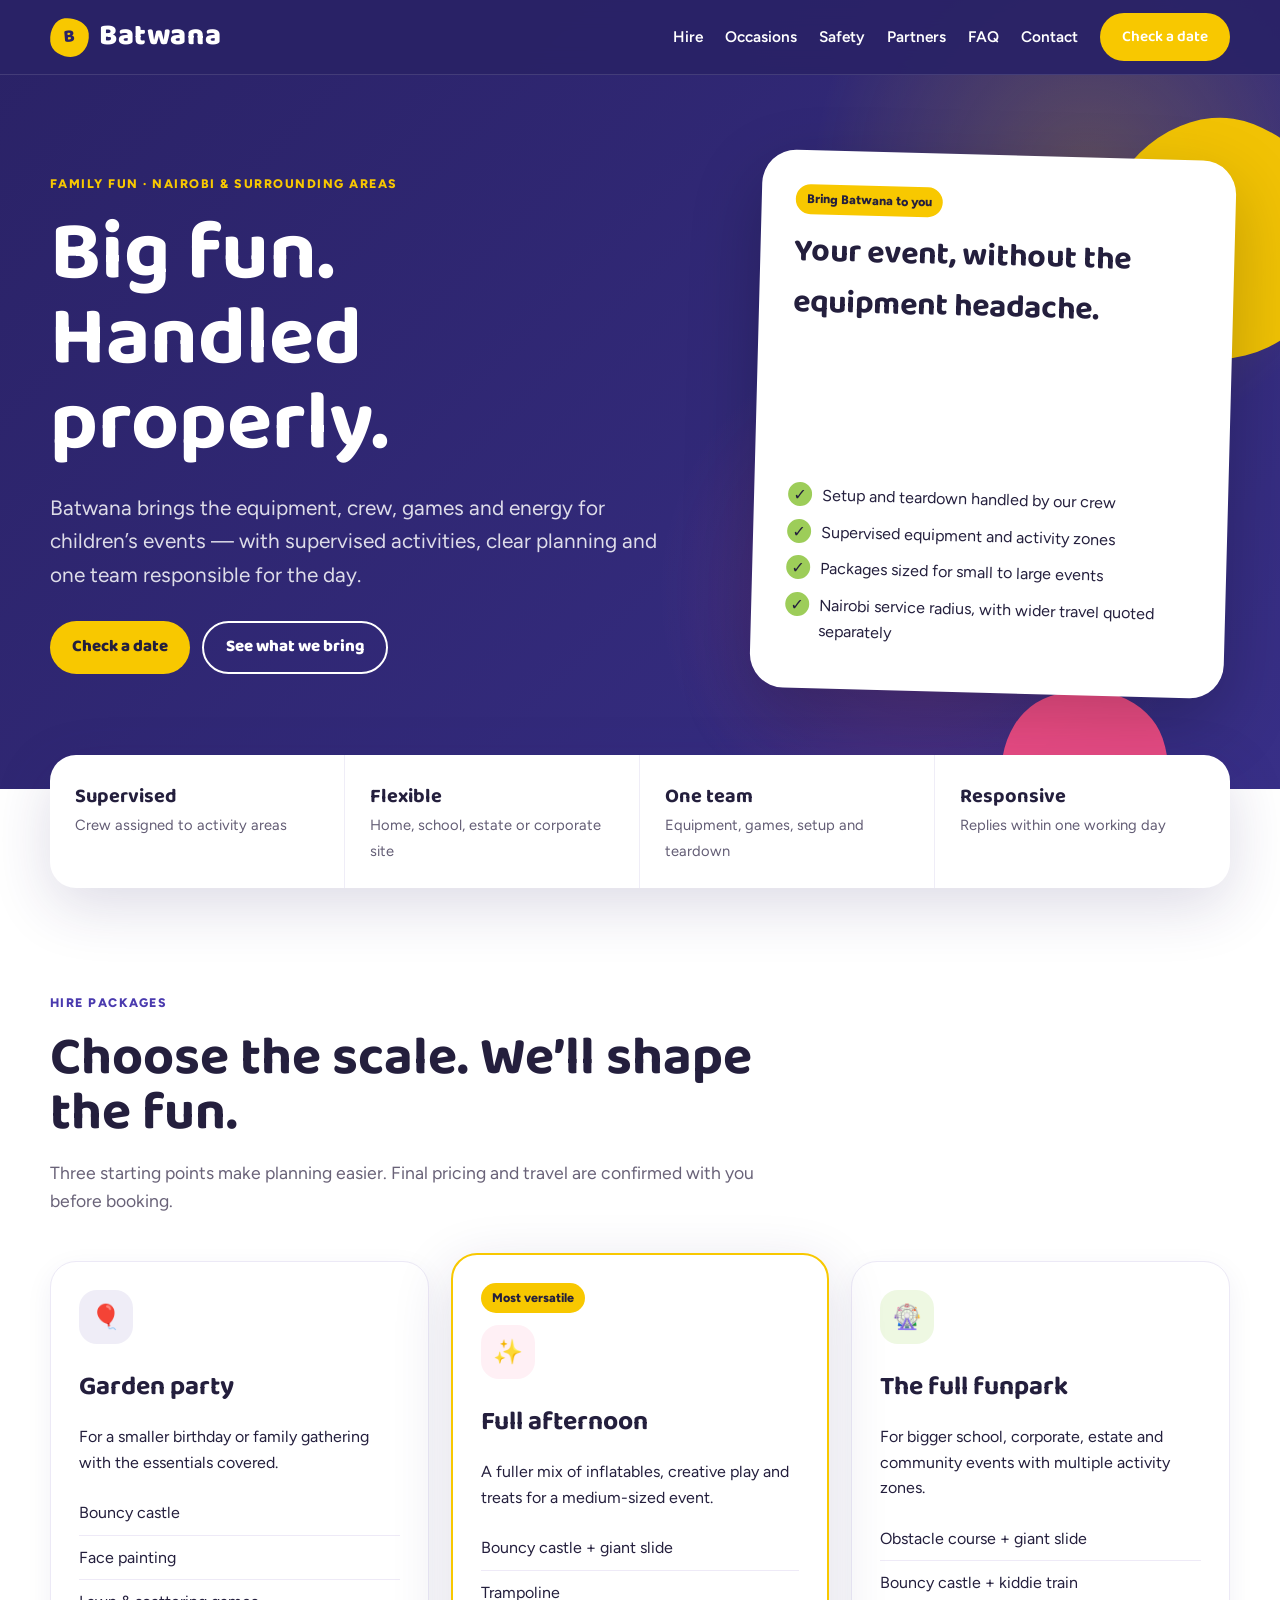
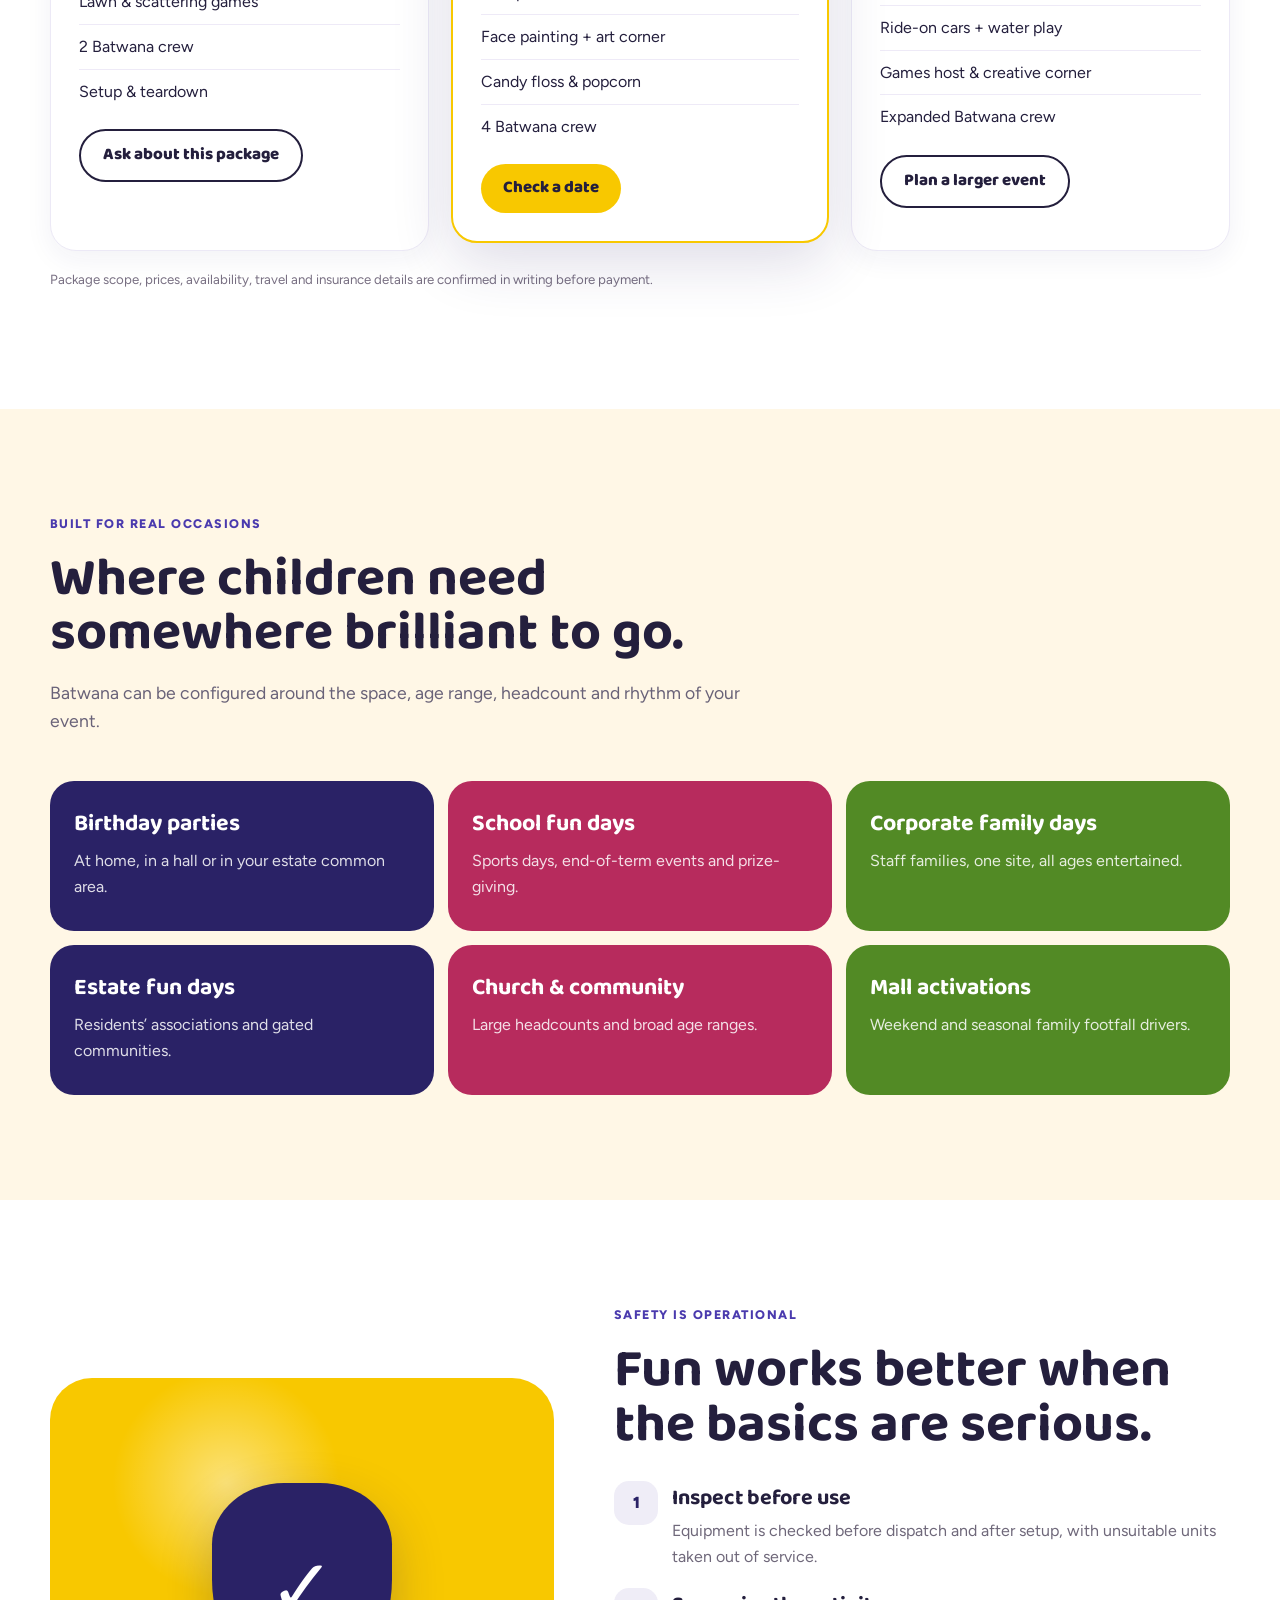
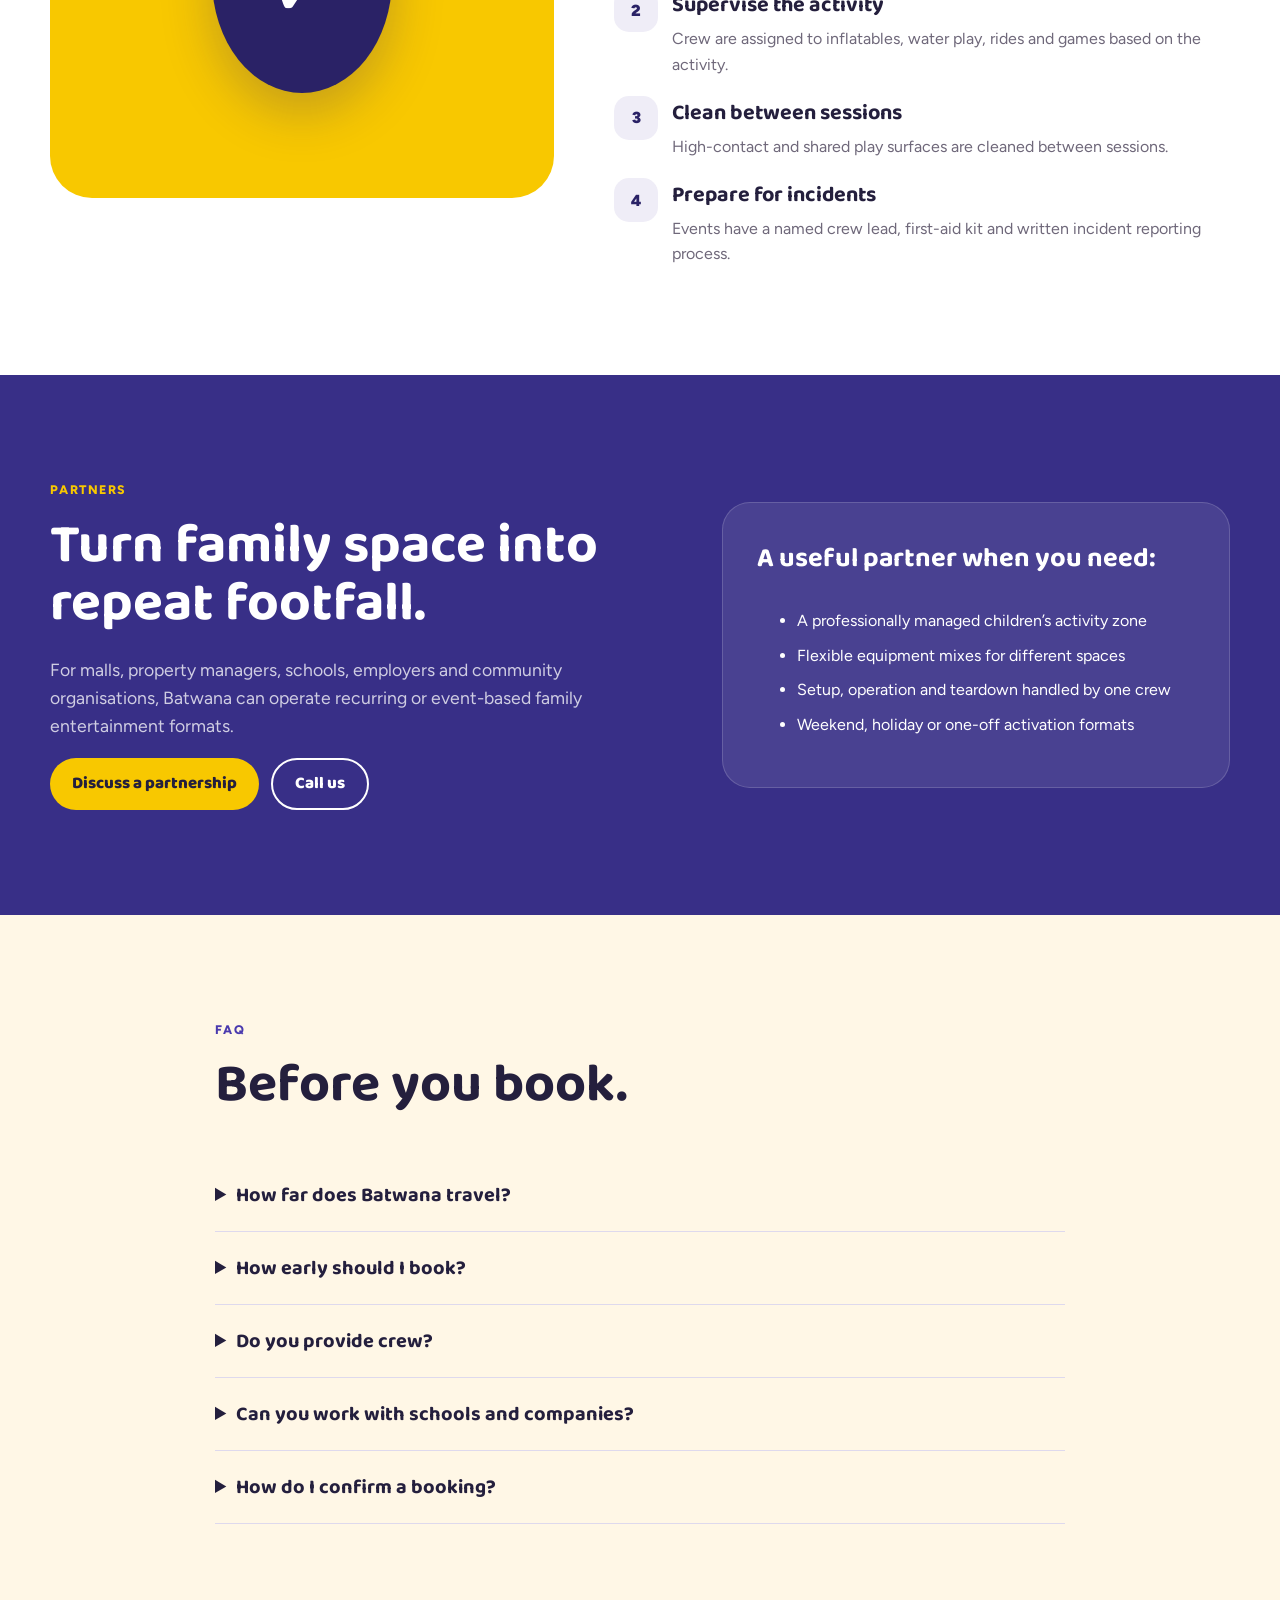
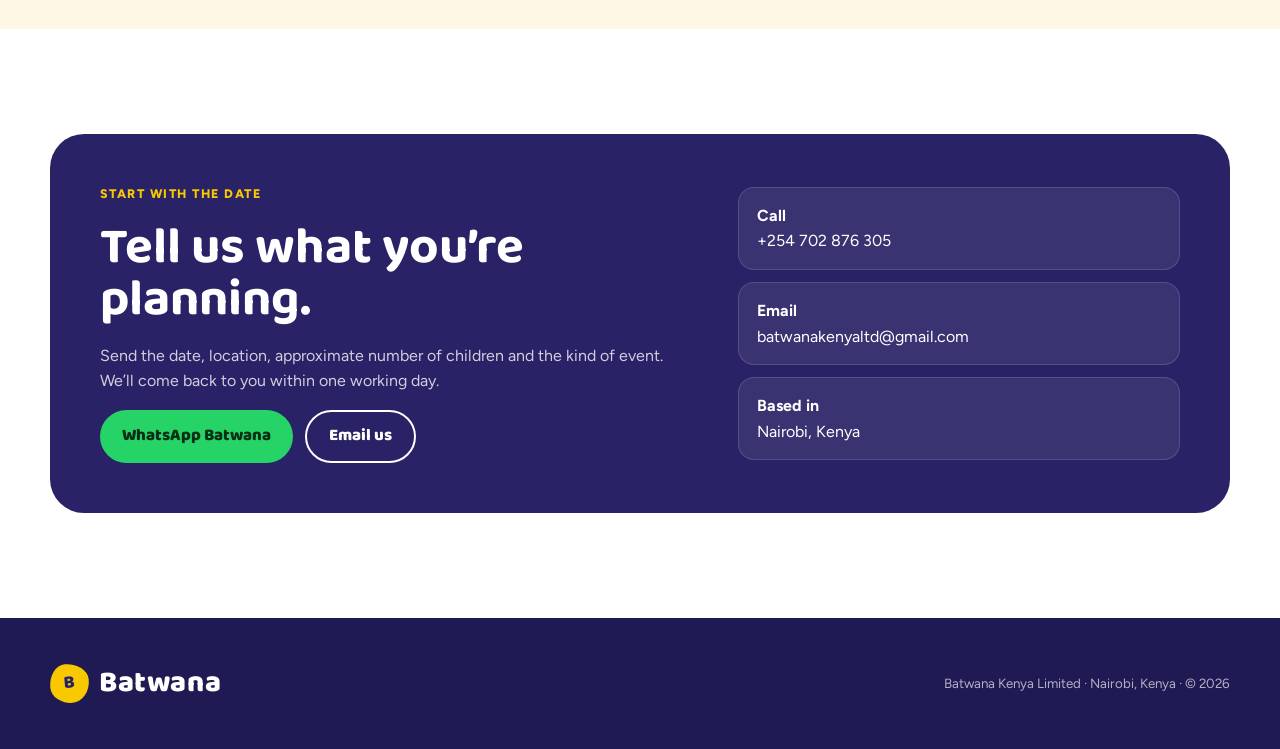
==== index.html @ aab519ea "Publish Batwana website homepage" ====
<!doctype html>
<html lang="en-KE">
<head>
<meta charset="utf-8">
<meta name="viewport" content="width=device-width,initial-scale=1,viewport-fit=cover">
<title>Batwana — Kenya's family fun, booked in a minute.</title>
<meta name="description" content="Batwana brings supervised family fun to birthdays, schools, corporate family days, estates and community events across Nairobi.">
<meta name="theme-color" content="#2A2266">
<link rel="preconnect" href="https://fonts.googleapis.com">
<link rel="preconnect" href="https://fonts.gstatic.com" crossorigin>
<link href="https://fonts.googleapis.com/css2?family=Baloo+2:wght@600;700;800&family=Figtree:wght@400;500;600;700&display=swap" rel="stylesheet">
<style>
:root{--indigo:#2A2266;--indigo2:#382F87;--violet:#4A3AAE;--yellow:#F8C800;--pink:#F85088;--green:#9DCD59;--red:#EE432E;--amber:#FEB91B;--ink:#241F3D;--cream:#FFF7E6;--mist:#EFEDF7;--paper:#fff;--max:1180px;--shadow:0 18px 60px rgba(42,34,102,.16)}
*{box-sizing:border-box}html{scroll-behavior:smooth}body{margin:0;color:var(--ink);background:#fff;font-family:Figtree,system-ui,sans-serif;line-height:1.6;-webkit-font-smoothing:antialiased}a{color:inherit}img{max-width:100%}.wrap{width:min(var(--max),calc(100% - 40px));margin:auto}.skip{position:fixed;left:14px;top:-70px;z-index:1000;background:var(--yellow);padding:10px 16px;border-radius:999px;font-weight:700}.skip:focus{top:14px}.top{position:fixed;inset:0 0 auto;z-index:50;background:rgba(42,34,102,.94);backdrop-filter:blur(12px);border-bottom:1px solid rgba(255,255,255,.12)}.nav{height:74px;display:flex;align-items:center;gap:28px}.brand{display:flex;align-items:center;text-decoration:none;color:#fff;font-family:"Baloo 2",sans-serif;font-size:1.85rem;font-weight:800;letter-spacing:.02em}.brand-mark{width:39px;height:39px;margin-right:10px;border-radius:42% 58% 46% 54%/56% 44% 56% 44%;display:grid;place-items:center;background:var(--yellow);color:var(--indigo);font-size:1.12rem;transform:rotate(-5deg)}.links{margin-left:auto;display:flex;gap:22px;align-items:center}.links a{color:#fff;text-decoration:none;font-weight:600;font-size:.96rem}.links a:hover{text-decoration:underline;text-decoration-color:var(--yellow);text-decoration-thickness:3px;text-underline-offset:6px}.button{display:inline-flex;justify-content:center;align-items:center;gap:8px;min-height:48px;padding:11px 22px;border-radius:999px;border:0;background:var(--yellow);color:var(--ink);font-family:"Baloo 2";font-size:1.05rem;font-weight:800;text-decoration:none;cursor:pointer;transition:.2s ease}.button:hover{transform:translateY(-1px);background:#e5b900}.button.alt{background:transparent;border:2px solid currentColor}.button.wa{background:#25D366;color:#0b2e17}.menu{display:none;margin-left:auto;border:1px solid rgba(255,255,255,.3);background:transparent;color:#fff;border-radius:12px;padding:8px 12px;font-weight:700}.hero{min-height:720px;padding:155px 0 96px;color:#fff;background:radial-gradient(circle at 85% 22%,rgba(248,200,0,.22),transparent 22%),radial-gradient(circle at 72% 75%,rgba(248,80,136,.2),transparent 24%),linear-gradient(135deg,var(--indigo),var(--indigo2));position:relative;overflow:hidden}.hero:before,.hero:after{content:"";position:absolute;border-radius:45% 55% 50% 50%/55% 45% 55% 45%;opacity:.96}.hero:before{width:240px;height:240px;right:-60px;top:120px;background:var(--yellow);transform:rotate(22deg)}.hero:after{width:170px;height:170px;right:110px;bottom:-70px;background:var(--pink);transform:rotate(-19deg)}.hero-grid{display:grid;grid-template-columns:1.15fr .85fr;gap:64px;align-items:center}.eyebrow{text-transform:uppercase;letter-spacing:.12em;font-size:.78rem;font-weight:800;color:var(--yellow);margin-bottom:18px}.hero h1,.section h2{font-family:"Baloo 2",sans-serif;line-height:1.02;margin:0}.hero h1{font-size:clamp(3rem,6.5vw,5.8rem);max-width:780px}.hero p{font-size:clamp(1.08rem,2vw,1.3rem);max-width:650px;color:rgba(255,255,255,.84);margin:24px 0 30px}.actions{display:flex;flex-wrap:wrap;gap:12px}.hero-card{position:relative;z-index:2;background:#fff;color:var(--ink);border-radius:34px;padding:34px;box-shadow:0 26px 70px rgba(0,0,0,.22);transform:rotate(1.5deg)}.hero-card h3{font-family:"Baloo 2";font-size:2rem;margin:0 0 10px}.ticks{padding:0;margin:22px 0 0;list-style:none}.ticks li{display:flex;gap:10px;margin:11px 0}.ticks li:before{content:"✓";width:24px;height:24px;flex:0 0 24px;border-radius:50%;display:grid;place-items:center;background:var(--green);font-weight:900}.proof{margin-top:-34px;position:relative;z-index:5}.proof-grid{display:grid;grid-template-columns:repeat(4,1fr);background:#fff;border-radius:26px;box-shadow:var(--shadow);overflow:hidden}.proof-item{padding:25px;border-right:1px solid var(--mist)}.proof-item:last-child{border:0}.proof strong{display:block;font-family:"Baloo 2";font-size:1.25rem}.proof span{color:#635d75;font-size:.92rem}.section{padding:105px 0}.section.alt{background:var(--cream)}.section.dark{background:var(--indigo2);color:#fff}.head{max-width:720px;margin-bottom:46px}.head h2{font-size:clamp(2.25rem,4.2vw,4rem)}.head p{font-size:1.1rem;color:#696278}.dark .head p{color:rgba(255,255,255,.75)}.cards{display:grid;grid-template-columns:repeat(3,1fr);gap:22px}.card{background:#fff;border:1px solid #ece9f6;border-radius:26px;padding:28px;box-shadow:0 8px 28px rgba(42,34,102,.06)}.card.accent{border:2px solid var(--yellow);transform:translateY(-8px);box-shadow:var(--shadow)}.card h3{font-family:"Baloo 2";font-size:1.65rem;margin:0 0 8px}.icon{width:54px;height:54px;border-radius:18px;display:grid;place-items:center;margin-bottom:22px;font-size:1.5rem;background:var(--mist)}.card:nth-child(2) .icon{background:#fff0f5}.card:nth-child(3) .icon{background:#eef8e2}.small{font-size:.88rem;color:#70697d}.price{font-family:"Baloo 2";font-size:2.25rem;font-weight:800;color:var(--indigo);margin:20px 0 3px}.tag{display:inline-block;border-radius:999px;background:var(--yellow);padding:5px 11px;font-size:.78rem;font-weight:800;margin-bottom:12px}.list{padding-left:0;list-style:none}.list li{padding:9px 0;border-bottom:1px solid #eeeaf7}.list li:last-child{border:0}.occasions{display:grid;grid-template-columns:repeat(3,1fr);gap:14px}.occasion{min-height:150px;border-radius:24px;padding:24px;position:relative;overflow:hidden;color:#fff;background:var(--indigo)}.occasion:nth-child(3n+2){background:#b72b5d}.occasion:nth-child(3n+3){background:#528a25}.occasion h3{font-family:"Baloo 2";font-size:1.45rem;margin:0 0 6px}.occasion p{margin:0;color:rgba(255,255,255,.85)}.safety-grid{display:grid;grid-template-columns:.9fr 1.1fr;gap:60px;align-items:center}.shield{min-height:420px;border-radius:42px;background:radial-gradient(circle at 35% 25%,#fff7,transparent 25%),var(--yellow);display:grid;place-items:center;position:relative;overflow:hidden}.shield:before{content:"✓";width:180px;height:210px;border-radius:48% 48% 60% 60%/35% 35% 65% 65%;background:var(--indigo);color:#fff;display:grid;place-items:center;font-size:5rem;font-weight:900;box-shadow:0 20px 50px rgba(42,34,102,.25)}.safety-points{display:grid;gap:16px}.safety-point{display:grid;grid-template-columns:44px 1fr;gap:14px;align-items:start}.num{width:44px;height:44px;border-radius:15px;background:var(--mist);display:grid;place-items:center;font-weight:900;color:var(--indigo)}.safety-point h3{font-family:"Baloo 2";font-size:1.35rem;margin:0}.safety-point p{margin:3px 0;color:#6f687a}.partner{display:grid;grid-template-columns:1.1fr .9fr;gap:50px;align-items:center}.panel{background:rgba(255,255,255,.09);border:1px solid rgba(255,255,255,.16);padding:34px;border-radius:28px}.panel h3{font-family:"Baloo 2";font-size:1.7rem;margin-top:0}.panel li{margin:9px 0}.faq{max-width:850px}.faq details{border-bottom:1px solid #ded9ed;padding:20px 0}.faq summary{cursor:pointer;font-family:"Baloo 2";font-size:1.25rem;font-weight:700}.faq p{color:#6d6678}.contact-box{display:grid;grid-template-columns:1.15fr .85fr;gap:40px;background:var(--indigo);color:#fff;border-radius:34px;padding:50px}.contact-box h2{font-size:clamp(2.3rem,4vw,3.8rem)}.contact-box p{color:rgba(255,255,255,.78)}.contact-meta{display:grid;gap:12px;align-content:center}.contact-meta a{text-decoration:none;background:rgba(255,255,255,.08);border:1px solid rgba(255,255,255,.14);padding:15px 18px;border-radius:16px}.footer{background:#201a54;color:#fff;padding:42px 0}.footer-row{display:flex;gap:24px;align-items:center;justify-content:space-between}.footer small{color:rgba(255,255,255,.65)}.note{margin-top:18px;font-size:.83rem;color:#786f82}.dark .note{color:rgba(255,255,255,.65)}
@media(max-width:900px){.links{display:none}.menu{display:block}.links.open{display:flex;position:absolute;top:74px;left:0;right:0;background:var(--indigo);padding:24px;flex-direction:column;align-items:flex-start}.hero-grid,.safety-grid,.partner,.contact-box{grid-template-columns:1fr}.hero{min-height:auto}.hero-card{max-width:620px}.proof-grid{grid-template-columns:1fr 1fr}.proof-item:nth-child(2){border-right:0}.cards,.occasions{grid-template-columns:1fr 1fr}.card.accent{transform:none}}
@media(max-width:620px){.wrap{width:min(100% - 28px,var(--max))}.hero{padding-top:125px}.hero h1{font-size:3.15rem}.hero-card{padding:25px}.proof{margin-top:-22px}.proof-grid,.cards,.occasions{grid-template-columns:1fr}.proof-item{border-right:0;border-bottom:1px solid var(--mist)}.section{padding:78px 0}.contact-box{padding:30px}.footer-row{align-items:flex-start;flex-direction:column}}
</style>
</head>
<body>
<a class="skip" href="#main">Skip to content</a>
<header class="top"><div class="wrap nav"><a class="brand" href="#top"><span class="brand-mark">B</span>Batwana</a><nav class="links" id="nav"><a href="#hire">Hire</a><a href="#occasions">Occasions</a><a href="#safety">Safety</a><a href="#partners">Partners</a><a href="#faq">FAQ</a><a href="#contact">Contact</a><a class="button" href="https://wa.me/254702876305?text=Hi%20Batwana%2C%20I%27d%20like%20to%20check%20a%20date." target="_blank" rel="noopener">Check a date</a></nav><button class="menu" id="menu" aria-expanded="false" aria-controls="nav">Menu</button></div></header>
<main id="main">
<section class="hero" id="top"><div class="wrap hero-grid"><div><div class="eyebrow">Family fun · Nairobi & surrounding areas</div><h1>Big fun.<br>Handled properly.</h1><p>Batwana brings the equipment, crew, games and energy for children’s events — with supervised activities, clear planning and one team responsible for the day.</p><div class="actions"><a class="button" href="https://wa.me/254702876305?text=Hi%20Batwana%2C%20I%27d%20like%20to%20check%20availability." target="_blank" rel="noopener">Check a date</a><a class="button alt" href="#hire" style="color:#fff">See what we bring</a></div></div><aside class="hero-card"><span class="tag">Bring Batwana to you</span><h3>Your event, without the equipment headache.</h3><p>For birthdays, school fun days, corporate family days, estates and community events.</p><ul class="ticks"><li>Setup and teardown handled by our crew</li><li>Supervised equipment and activity zones</li><li>Packages sized for small to large events</li><li>Nairobi service radius, with wider travel quoted separately</li></ul></aside></div></section>
<div class="wrap proof"><div class="proof-grid"><div class="proof-item"><strong>Supervised</strong><span>Crew assigned to activity areas</span></div><div class="proof-item"><strong>Flexible</strong><span>Home, school, estate or corporate site</span></div><div class="proof-item"><strong>One team</strong><span>Equipment, games, setup and teardown</span></div><div class="proof-item"><strong>Responsive</strong><span>Replies within one working day</span></div></div></div>
<section class="section" id="hire"><div class="wrap"><div class="head"><div class="eyebrow" style="color:var(--violet)">Hire packages</div><h2>Choose the scale. We’ll shape the fun.</h2><p>Three starting points make planning easier. Final pricing and travel are confirmed with you before booking.</p></div><div class="cards"><article class="card"><div class="icon">🎈</div><h3>Garden party</h3><p>For a smaller birthday or family gathering with the essentials covered.</p><ul class="list"><li>Bouncy castle</li><li>Face painting</li><li>Lawn & scattering games</li><li>2 Batwana crew</li><li>Setup & teardown</li></ul><a class="button alt" href="https://wa.me/254702876305?text=Hi%20Batwana%2C%20tell%20me%20about%20the%20Garden%20Party%20package." target="_blank" rel="noopener">Ask about this package</a></article><article class="card accent"><span class="tag">Most versatile</span><div class="icon">✨</div><h3>Full afternoon</h3><p>A fuller mix of inflatables, creative play and treats for a medium-sized event.</p><ul class="list"><li>Bouncy castle + giant slide</li><li>Trampoline</li><li>Face painting + art corner</li><li>Candy floss & popcorn</li><li>4 Batwana crew</li></ul><a class="button" href="https://wa.me/254702876305?text=Hi%20Batwana%2C%20tell%20me%20about%20the%20Full%20Afternoon%20package." target="_blank" rel="noopener">Check a date</a></article><article class="card"><div class="icon">🎡</div><h3>The full funpark</h3><p>For bigger school, corporate, estate and community events with multiple activity zones.</p><ul class="list"><li>Obstacle course + giant slide</li><li>Bouncy castle + kiddie train</li><li>Ride-on cars + water play</li><li>Games host & creative corner</li><li>Expanded Batwana crew</li></ul><a class="button alt" href="https://wa.me/254702876305?text=Hi%20Batwana%2C%20tell%20me%20about%20the%20Full%20Funpark%20package." target="_blank" rel="noopener">Plan a larger event</a></article></div><p class="note">Package scope, prices, availability, travel and insurance details are confirmed in writing before payment.</p></div></section>
<section class="section alt" id="occasions"><div class="wrap"><div class="head"><div class="eyebrow" style="color:var(--violet)">Built for real occasions</div><h2>Where children need somewhere brilliant to go.</h2><p>Batwana can be configured around the space, age range, headcount and rhythm of your event.</p></div><div class="occasions"><article class="occasion"><h3>Birthday parties</h3><p>At home, in a hall or in your estate common area.</p></article><article class="occasion"><h3>School fun days</h3><p>Sports days, end-of-term events and prize-giving.</p></article><article class="occasion"><h3>Corporate family days</h3><p>Staff families, one site, all ages entertained.</p></article><article class="occasion"><h3>Estate fun days</h3><p>Residents’ associations and gated communities.</p></article><article class="occasion"><h3>Church & community</h3><p>Large headcounts and broad age ranges.</p></article><article class="occasion"><h3>Mall activations</h3><p>Weekend and seasonal family footfall drivers.</p></article></div></div></section>
<section class="section" id="safety"><div class="wrap safety-grid"><div class="shield" aria-label="Safety-first operations"></div><div><div class="head" style="margin-bottom:28px"><div class="eyebrow" style="color:var(--violet)">Safety is operational</div><h2>Fun works better when the basics are serious.</h2></div><div class="safety-points"><div class="safety-point"><div class="num">1</div><div><h3>Inspect before use</h3><p>Equipment is checked before dispatch and after setup, with unsuitable units taken out of service.</p></div></div><div class="safety-point"><div class="num">2</div><div><h3>Supervise the activity</h3><p>Crew are assigned to inflatables, water play, rides and games based on the activity.</p></div></div><div class="safety-point"><div class="num">3</div><div><h3>Clean between sessions</h3><p>High-contact and shared play surfaces are cleaned between sessions.</p></div></div><div class="safety-point"><div class="num">4</div><div><h3>Prepare for incidents</h3><p>Events have a named crew lead, first-aid kit and written incident reporting process.</p></div></div></div></div></div></section>
<section class="section dark" id="partners"><div class="wrap partner"><div><div class="eyebrow">Partners</div><h2 style="font-size:clamp(2.3rem,4.3vw,4.2rem);font-family:'Baloo 2';line-height:1.05;margin:0 0 22px">Turn family space into repeat footfall.</h2><p style="font-size:1.1rem;color:rgba(255,255,255,.76)">For malls, property managers, schools, employers and community organisations, Batwana can operate recurring or event-based family entertainment formats.</p><div class="actions"><a class="button" href="mailto:batwanakenyaltd@gmail.com?subject=Batwana%20partnership%20enquiry">Discuss a partnership</a><a class="button alt" href="tel:+254702876305" style="color:#fff">Call us</a></div></div><aside class="panel"><h3>A useful partner when you need:</h3><ul><li>A professionally managed children’s activity zone</li><li>Flexible equipment mixes for different spaces</li><li>Setup, operation and teardown handled by one crew</li><li>Weekend, holiday or one-off activation formats</li></ul></aside></div></section>
<section class="section alt" id="faq"><div class="wrap faq"><div class="head"><div class="eyebrow" style="color:var(--violet)">FAQ</div><h2>Before you book.</h2></div><details><summary>How far does Batwana travel?</summary><p>Our standard planning radius is up to 40 km from Nairobi. Events farther away can still be considered, with travel quoted separately before booking.</p></details><details><summary>How early should I book?</summary><p>Lead time depends on event size. Smaller events can usually be planned sooner; larger funpark-style events need more setup and coordination. Send the date and headcount first and we’ll confirm what is realistic.</p></details><details><summary>Do you provide crew?</summary><p>Yes. Packages include Batwana crew for setup, equipment operation and activity supervision. Exact staffing depends on the equipment and headcount.</p></details><details><summary>Can you work with schools and companies?</summary><p>Yes. We support school fun days, corporate family days, estates, community events and other organised family occasions.</p></details><details><summary>How do I confirm a booking?</summary><p>Start by checking your date. We confirm scope, location, final price, travel and payment terms in writing before any payment is requested.</p></details></div></section>
<section class="section" id="contact"><div class="wrap"><div class="contact-box"><div><div class="eyebrow">Start with the date</div><h2>Tell us what you’re planning.</h2><p>Send the date, location, approximate number of children and the kind of event. We’ll come back to you within one working day.</p><div class="actions"><a class="button wa" href="https://wa.me/254702876305?text=Hi%20Batwana%2C%20I%27m%20planning%20an%20event." target="_blank" rel="noopener">WhatsApp Batwana</a><a class="button alt" href="mailto:batwanakenyaltd@gmail.com" style="color:#fff">Email us</a></div></div><div class="contact-meta"><a href="tel:+254702876305"><strong>Call</strong><br>+254 702 876 305</a><a href="mailto:batwanakenyaltd@gmail.com"><strong>Email</strong><br>batwanakenyaltd@gmail.com</a><a href="#"><strong>Based in</strong><br>Nairobi, Kenya</a></div></div></div></section>
</main>
<footer class="footer"><div class="wrap footer-row"><a class="brand" href="#top"><span class="brand-mark">B</span>Batwana</a><small>Batwana Kenya Limited · Nairobi, Kenya · © 2026</small></div></footer>
<script>const m=document.getElementById('menu'),n=document.getElementById('nav');m.addEventListener('click',()=>{const o=n.classList.toggle('open');m.setAttribute('aria-expanded',String(o))});n.querySelectorAll('a').forEach(a=>a.addEventListener('click',()=>{n.classList.remove('open');m.setAttribute('aria-expanded','false')}));</script>
</body>
</html>
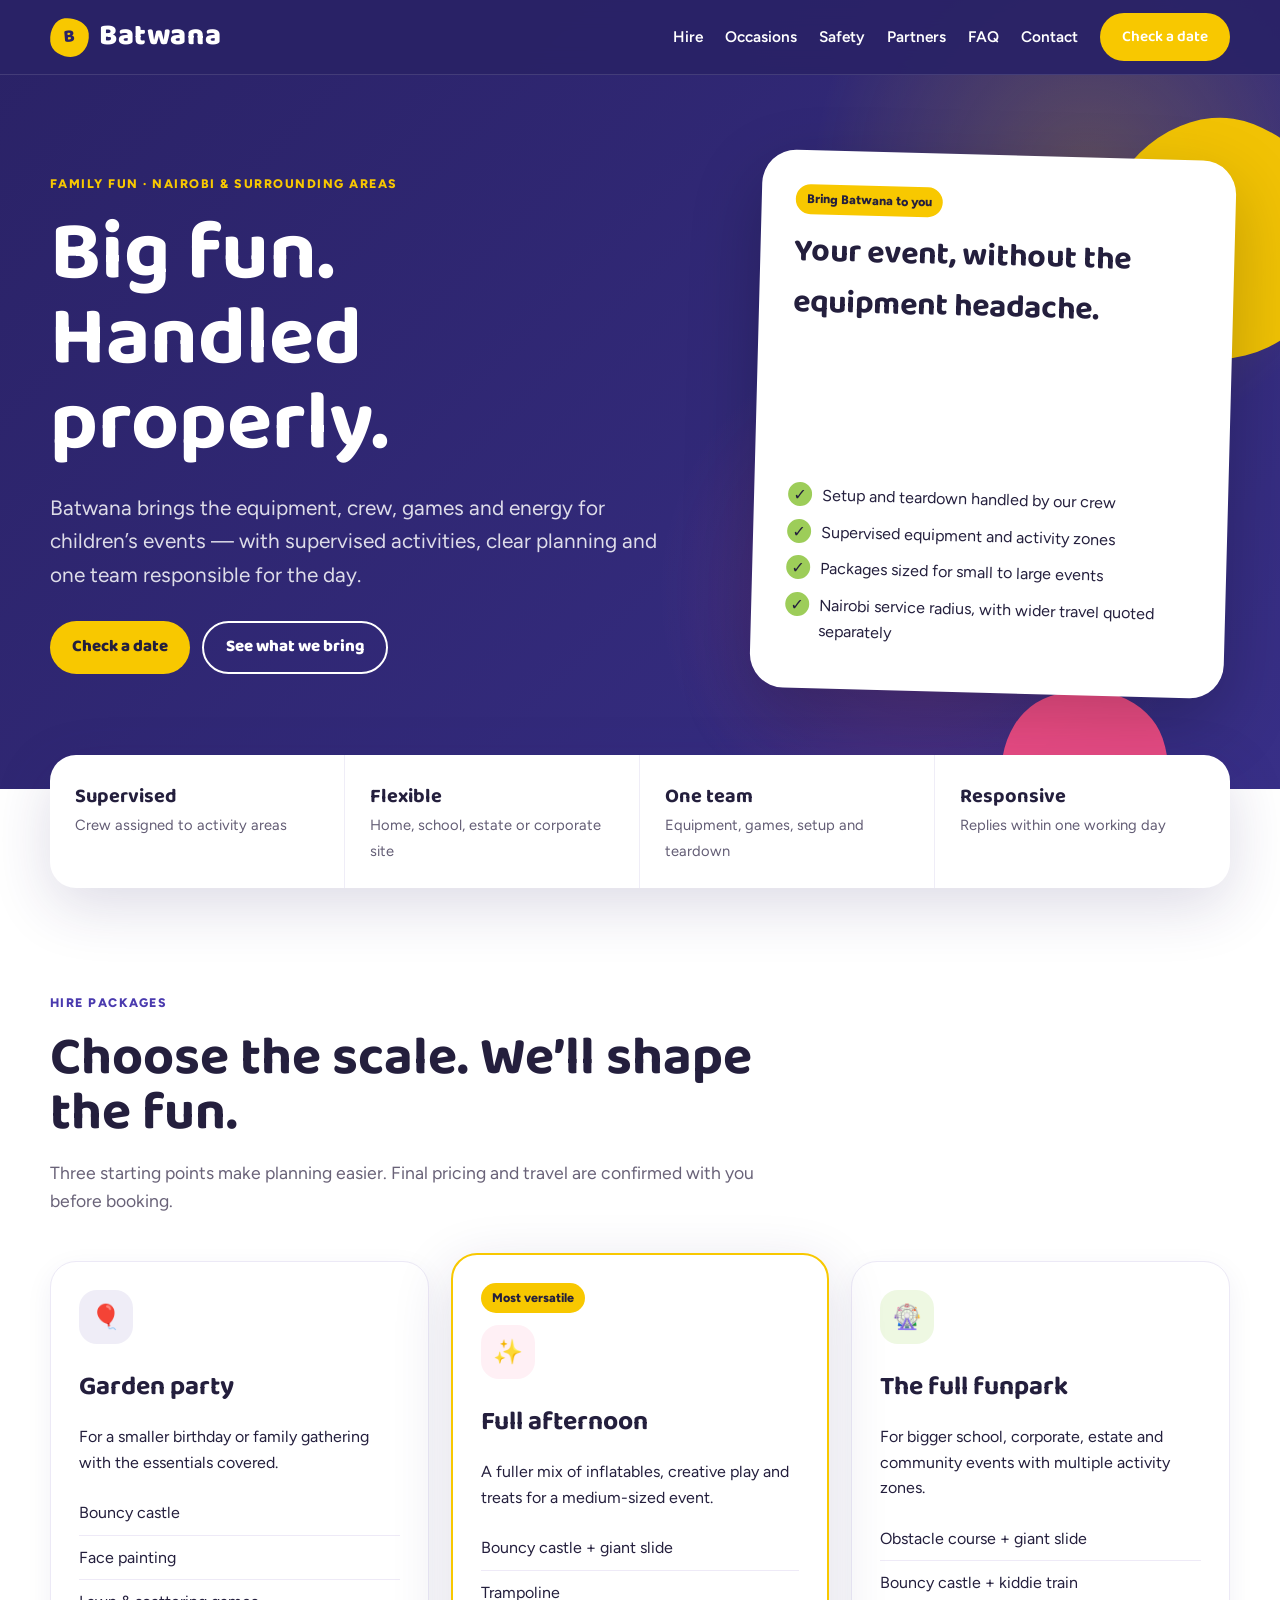
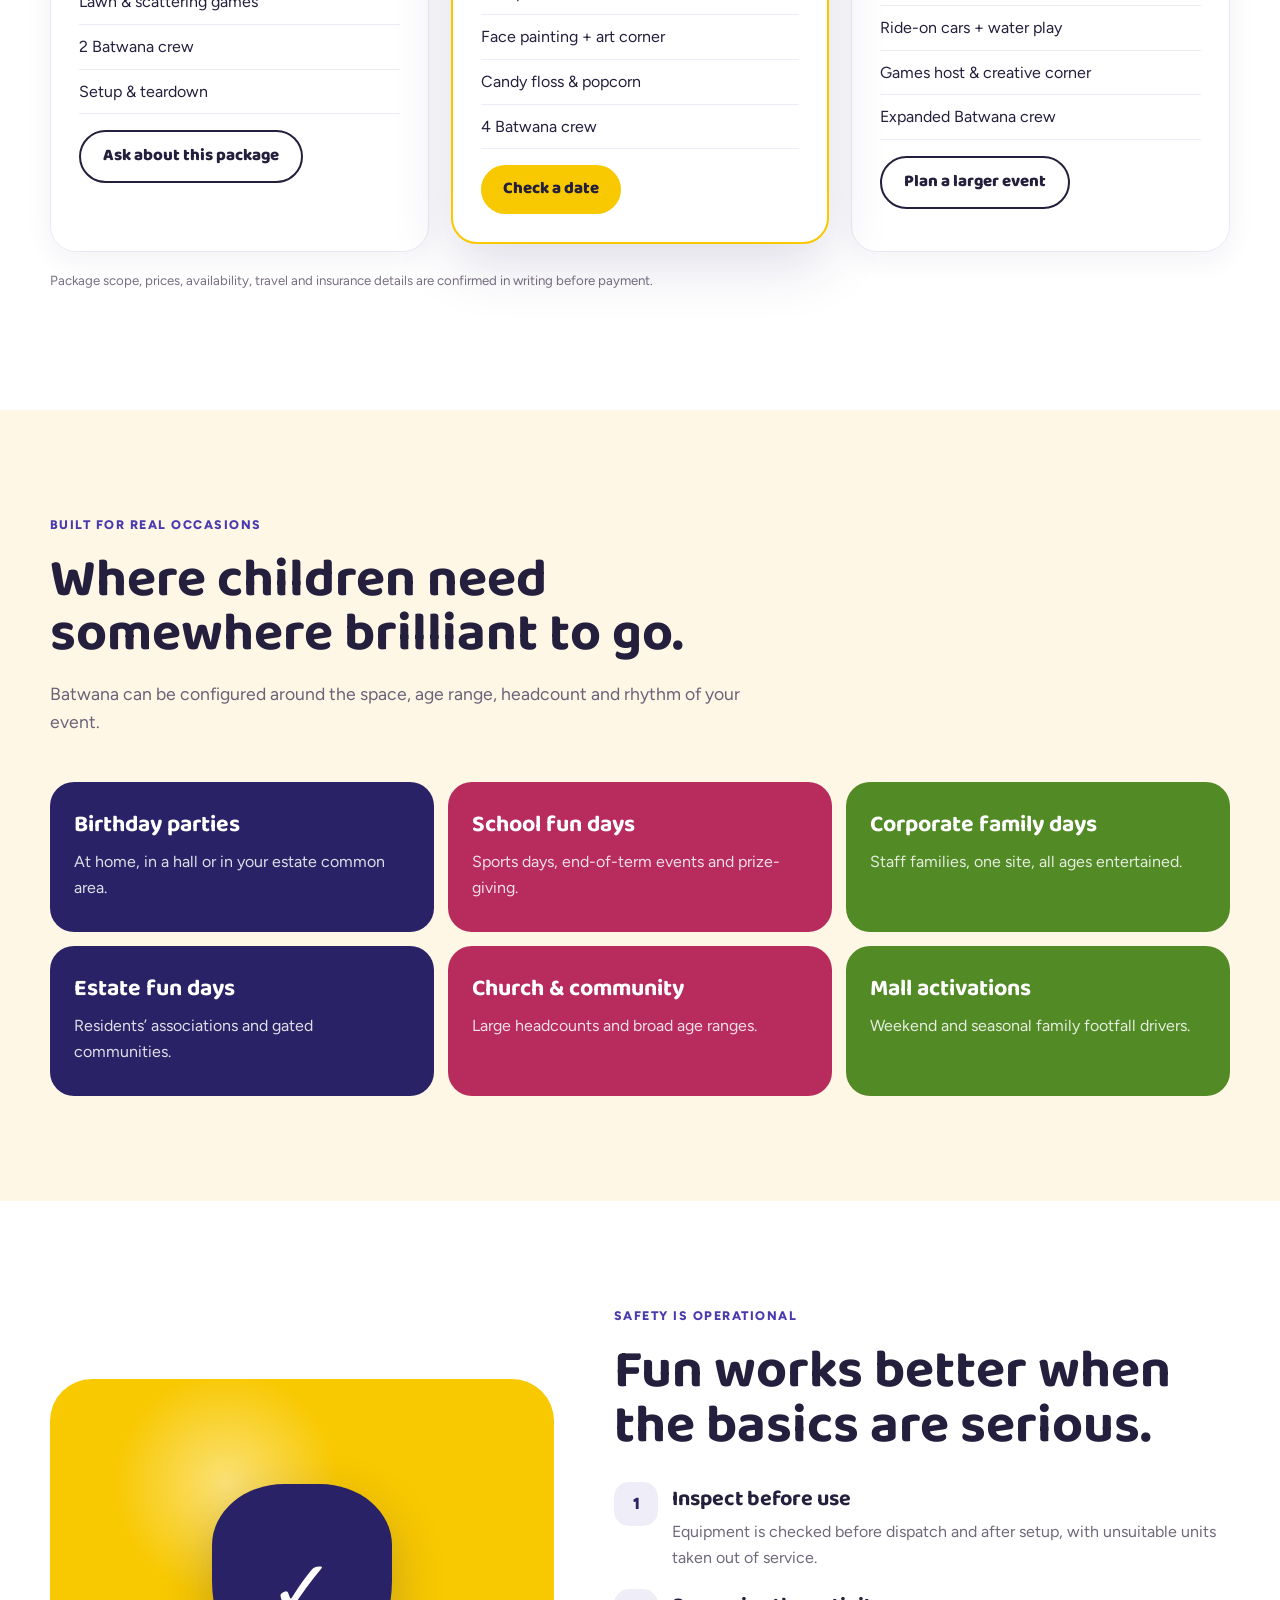
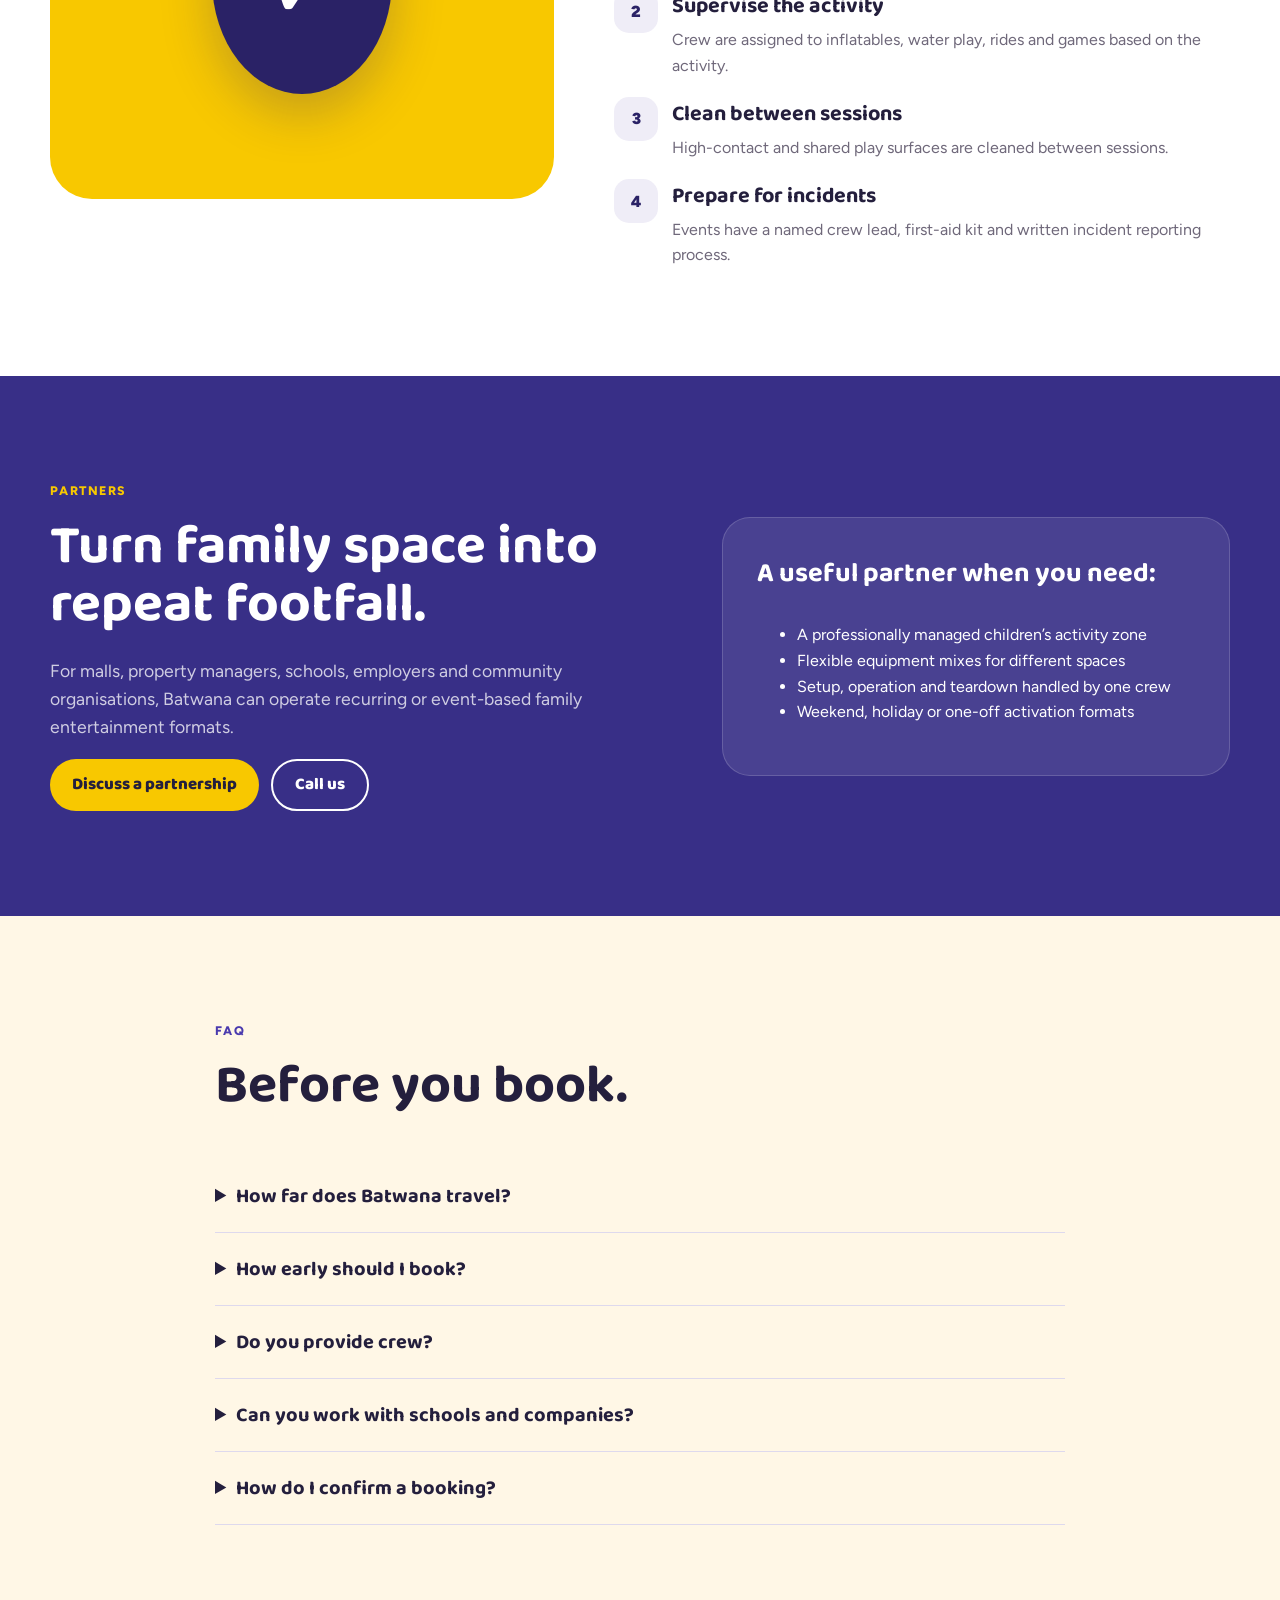
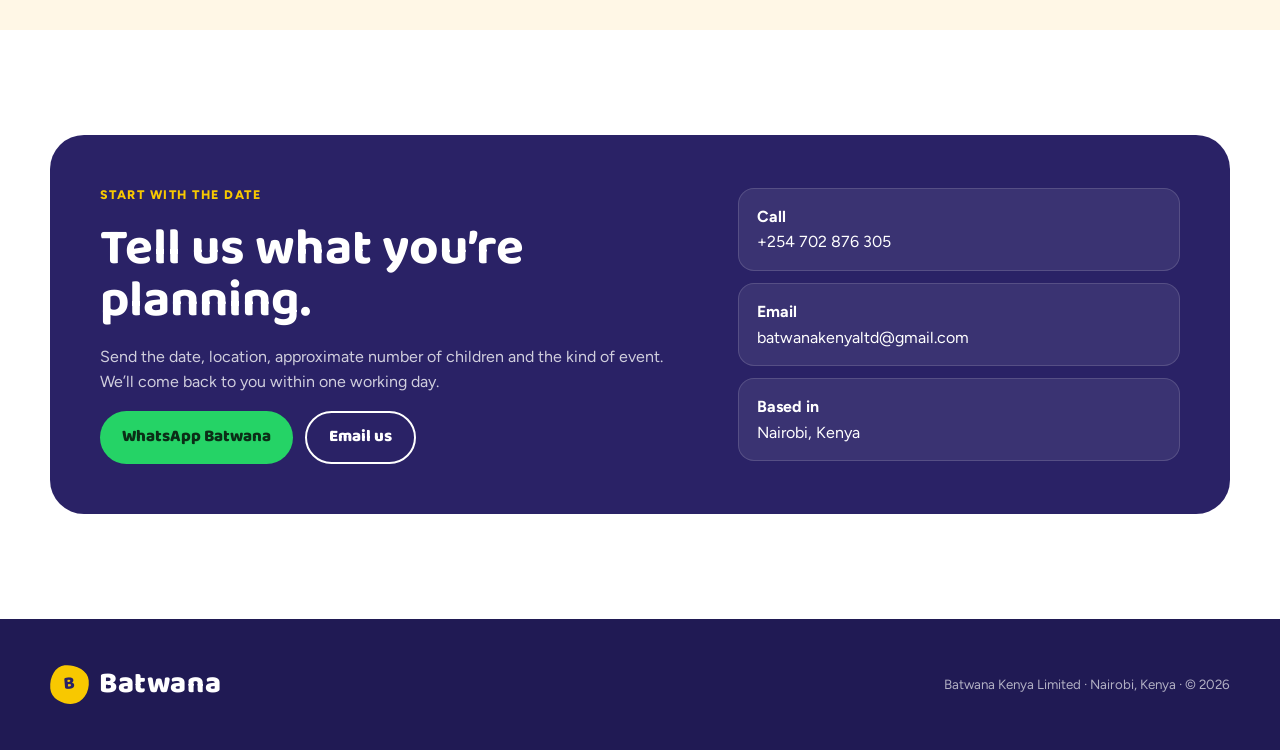
==== commit 3f2d2b76: "Publish live Batwana homepage" ====
--- a/index.html
+++ b/index.html
@@ -11,9 +11,9 @@
 <link href="https://fonts.googleapis.com/css2?family=Baloo+2:wght@600;700;800&family=Figtree:wght@400;500;600;700&display=swap" rel="stylesheet">
 <style>
 :root{--indigo:#2A2266;--indigo2:#382F87;--violet:#4A3AAE;--yellow:#F8C800;--pink:#F85088;--green:#9DCD59;--red:#EE432E;--amber:#FEB91B;--ink:#241F3D;--cream:#FFF7E6;--mist:#EFEDF7;--paper:#fff;--max:1180px;--shadow:0 18px 60px rgba(42,34,102,.16)}
-*{box-sizing:border-box}html{scroll-behavior:smooth}body{margin:0;color:var(--ink);background:#fff;font-family:Figtree,system-ui,sans-serif;line-height:1.6;-webkit-font-smoothing:antialiased}a{color:inherit}img{max-width:100%}.wrap{width:min(var(--max),calc(100% - 40px));margin:auto}.skip{position:fixed;left:14px;top:-70px;z-index:1000;background:var(--yellow);padding:10px 16px;border-radius:999px;font-weight:700}.skip:focus{top:14px}.top{position:fixed;inset:0 0 auto;z-index:50;background:rgba(42,34,102,.94);backdrop-filter:blur(12px);border-bottom:1px solid rgba(255,255,255,.12)}.nav{height:74px;display:flex;align-items:center;gap:28px}.brand{display:flex;align-items:center;text-decoration:none;color:#fff;font-family:"Baloo 2",sans-serif;font-size:1.85rem;font-weight:800;letter-spacing:.02em}.brand-mark{width:39px;height:39px;margin-right:10px;border-radius:42% 58% 46% 54%/56% 44% 56% 44%;display:grid;place-items:center;background:var(--yellow);color:var(--indigo);font-size:1.12rem;transform:rotate(-5deg)}.links{margin-left:auto;display:flex;gap:22px;align-items:center}.links a{color:#fff;text-decoration:none;font-weight:600;font-size:.96rem}.links a:hover{text-decoration:underline;text-decoration-color:var(--yellow);text-decoration-thickness:3px;text-underline-offset:6px}.button{display:inline-flex;justify-content:center;align-items:center;gap:8px;min-height:48px;padding:11px 22px;border-radius:999px;border:0;background:var(--yellow);color:var(--ink);font-family:"Baloo 2";font-size:1.05rem;font-weight:800;text-decoration:none;cursor:pointer;transition:.2s ease}.button:hover{transform:translateY(-1px);background:#e5b900}.button.alt{background:transparent;border:2px solid currentColor}.button.wa{background:#25D366;color:#0b2e17}.menu{display:none;margin-left:auto;border:1px solid rgba(255,255,255,.3);background:transparent;color:#fff;border-radius:12px;padding:8px 12px;font-weight:700}.hero{min-height:720px;padding:155px 0 96px;color:#fff;background:radial-gradient(circle at 85% 22%,rgba(248,200,0,.22),transparent 22%),radial-gradient(circle at 72% 75%,rgba(248,80,136,.2),transparent 24%),linear-gradient(135deg,var(--indigo),var(--indigo2));position:relative;overflow:hidden}.hero:before,.hero:after{content:"";position:absolute;border-radius:45% 55% 50% 50%/55% 45% 55% 45%;opacity:.96}.hero:before{width:240px;height:240px;right:-60px;top:120px;background:var(--yellow);transform:rotate(22deg)}.hero:after{width:170px;height:170px;right:110px;bottom:-70px;background:var(--pink);transform:rotate(-19deg)}.hero-grid{display:grid;grid-template-columns:1.15fr .85fr;gap:64px;align-items:center}.eyebrow{text-transform:uppercase;letter-spacing:.12em;font-size:.78rem;font-weight:800;color:var(--yellow);margin-bottom:18px}.hero h1,.section h2{font-family:"Baloo 2",sans-serif;line-height:1.02;margin:0}.hero h1{font-size:clamp(3rem,6.5vw,5.8rem);max-width:780px}.hero p{font-size:clamp(1.08rem,2vw,1.3rem);max-width:650px;color:rgba(255,255,255,.84);margin:24px 0 30px}.actions{display:flex;flex-wrap:wrap;gap:12px}.hero-card{position:relative;z-index:2;background:#fff;color:var(--ink);border-radius:34px;padding:34px;box-shadow:0 26px 70px rgba(0,0,0,.22);transform:rotate(1.5deg)}.hero-card h3{font-family:"Baloo 2";font-size:2rem;margin:0 0 10px}.ticks{padding:0;margin:22px 0 0;list-style:none}.ticks li{display:flex;gap:10px;margin:11px 0}.ticks li:before{content:"✓";width:24px;height:24px;flex:0 0 24px;border-radius:50%;display:grid;place-items:center;background:var(--green);font-weight:900}.proof{margin-top:-34px;position:relative;z-index:5}.proof-grid{display:grid;grid-template-columns:repeat(4,1fr);background:#fff;border-radius:26px;box-shadow:var(--shadow);overflow:hidden}.proof-item{padding:25px;border-right:1px solid var(--mist)}.proof-item:last-child{border:0}.proof strong{display:block;font-family:"Baloo 2";font-size:1.25rem}.proof span{color:#635d75;font-size:.92rem}.section{padding:105px 0}.section.alt{background:var(--cream)}.section.dark{background:var(--indigo2);color:#fff}.head{max-width:720px;margin-bottom:46px}.head h2{font-size:clamp(2.25rem,4.2vw,4rem)}.head p{font-size:1.1rem;color:#696278}.dark .head p{color:rgba(255,255,255,.75)}.cards{display:grid;grid-template-columns:repeat(3,1fr);gap:22px}.card{background:#fff;border:1px solid #ece9f6;border-radius:26px;padding:28px;box-shadow:0 8px 28px rgba(42,34,102,.06)}.card.accent{border:2px solid var(--yellow);transform:translateY(-8px);box-shadow:var(--shadow)}.card h3{font-family:"Baloo 2";font-size:1.65rem;margin:0 0 8px}.icon{width:54px;height:54px;border-radius:18px;display:grid;place-items:center;margin-bottom:22px;font-size:1.5rem;background:var(--mist)}.card:nth-child(2) .icon{background:#fff0f5}.card:nth-child(3) .icon{background:#eef8e2}.small{font-size:.88rem;color:#70697d}.price{font-family:"Baloo 2";font-size:2.25rem;font-weight:800;color:var(--indigo);margin:20px 0 3px}.tag{display:inline-block;border-radius:999px;background:var(--yellow);padding:5px 11px;font-size:.78rem;font-weight:800;margin-bottom:12px}.list{padding-left:0;list-style:none}.list li{padding:9px 0;border-bottom:1px solid #eeeaf7}.list li:last-child{border:0}.occasions{display:grid;grid-template-columns:repeat(3,1fr);gap:14px}.occasion{min-height:150px;border-radius:24px;padding:24px;position:relative;overflow:hidden;color:#fff;background:var(--indigo)}.occasion:nth-child(3n+2){background:#b72b5d}.occasion:nth-child(3n+3){background:#528a25}.occasion h3{font-family:"Baloo 2";font-size:1.45rem;margin:0 0 6px}.occasion p{margin:0;color:rgba(255,255,255,.85)}.safety-grid{display:grid;grid-template-columns:.9fr 1.1fr;gap:60px;align-items:center}.shield{min-height:420px;border-radius:42px;background:radial-gradient(circle at 35% 25%,#fff7,transparent 25%),var(--yellow);display:grid;place-items:center;position:relative;overflow:hidden}.shield:before{content:"✓";width:180px;height:210px;border-radius:48% 48% 60% 60%/35% 35% 65% 65%;background:var(--indigo);color:#fff;display:grid;place-items:center;font-size:5rem;font-weight:900;box-shadow:0 20px 50px rgba(42,34,102,.25)}.safety-points{display:grid;gap:16px}.safety-point{display:grid;grid-template-columns:44px 1fr;gap:14px;align-items:start}.num{width:44px;height:44px;border-radius:15px;background:var(--mist);display:grid;place-items:center;font-weight:900;color:var(--indigo)}.safety-point h3{font-family:"Baloo 2";font-size:1.35rem;margin:0}.safety-point p{margin:3px 0;color:#6f687a}.partner{display:grid;grid-template-columns:1.1fr .9fr;gap:50px;align-items:center}.panel{background:rgba(255,255,255,.09);border:1px solid rgba(255,255,255,.16);padding:34px;border-radius:28px}.panel h3{font-family:"Baloo 2";font-size:1.7rem;margin-top:0}.panel li{margin:9px 0}.faq{max-width:850px}.faq details{border-bottom:1px solid #ded9ed;padding:20px 0}.faq summary{cursor:pointer;font-family:"Baloo 2";font-size:1.25rem;font-weight:700}.faq p{color:#6d6678}.contact-box{display:grid;grid-template-columns:1.15fr .85fr;gap:40px;background:var(--indigo);color:#fff;border-radius:34px;padding:50px}.contact-box h2{font-size:clamp(2.3rem,4vw,3.8rem)}.contact-box p{color:rgba(255,255,255,.78)}.contact-meta{display:grid;gap:12px;align-content:center}.contact-meta a{text-decoration:none;background:rgba(255,255,255,.08);border:1px solid rgba(255,255,255,.14);padding:15px 18px;border-radius:16px}.footer{background:#201a54;color:#fff;padding:42px 0}.footer-row{display:flex;gap:24px;align-items:center;justify-content:space-between}.footer small{color:rgba(255,255,255,.65)}.note{margin-top:18px;font-size:.83rem;color:#786f82}.dark .note{color:rgba(255,255,255,.65)}
-@media(max-width:900px){.links{display:none}.menu{display:block}.links.open{display:flex;position:absolute;top:74px;left:0;right:0;background:var(--indigo);padding:24px;flex-direction:column;align-items:flex-start}.hero-grid,.safety-grid,.partner,.contact-box{grid-template-columns:1fr}.hero{min-height:auto}.hero-card{max-width:620px}.proof-grid{grid-template-columns:1fr 1fr}.proof-item:nth-child(2){border-right:0}.cards,.occasions{grid-template-columns:1fr 1fr}.card.accent{transform:none}}
-@media(max-width:620px){.wrap{width:min(100% - 28px,var(--max))}.hero{padding-top:125px}.hero h1{font-size:3.15rem}.hero-card{padding:25px}.proof{margin-top:-22px}.proof-grid,.cards,.occasions{grid-template-columns:1fr}.proof-item{border-right:0;border-bottom:1px solid var(--mist)}.section{padding:78px 0}.contact-box{padding:30px}.footer-row{align-items:flex-start;flex-direction:column}}
+*{box-sizing:border-box}html{scroll-behavior:smooth}body{margin:0;color:var(--ink);background:#fff;font-family:Figtree,system-ui,sans-serif;line-height:1.6;-webkit-font-smoothing:antialiased}a{color:inherit}.wrap{width:min(var(--max),calc(100% - 40px));margin:auto}.skip{position:fixed;left:14px;top:-70px;z-index:1000;background:var(--yellow);padding:10px 16px;border-radius:999px;font-weight:700}.skip:focus{top:14px}.top{position:fixed;inset:0 0 auto;z-index:50;background:rgba(42,34,102,.94);backdrop-filter:blur(12px);border-bottom:1px solid rgba(255,255,255,.12)}.nav{height:74px;display:flex;align-items:center;gap:28px}.brand{display:flex;align-items:center;text-decoration:none;color:#fff;font-family:"Baloo 2",sans-serif;font-size:1.85rem;font-weight:800;letter-spacing:.02em}.brand-mark{width:39px;height:39px;margin-right:10px;border-radius:42% 58% 46% 54%/56% 44% 56% 44%;display:grid;place-items:center;background:var(--yellow);color:var(--indigo);font-size:1.12rem;transform:rotate(-5deg)}.links{margin-left:auto;display:flex;gap:22px;align-items:center}.links a{color:#fff;text-decoration:none;font-weight:600;font-size:.96rem}.links a:hover{text-decoration:underline;text-decoration-color:var(--yellow);text-decoration-thickness:3px;text-underline-offset:6px}.button{display:inline-flex;justify-content:center;align-items:center;gap:8px;min-height:48px;padding:11px 22px;border-radius:999px;border:0;background:var(--yellow);color:var(--ink);font-family:"Baloo 2";font-size:1.05rem;font-weight:800;text-decoration:none;cursor:pointer;transition:.2s ease}.button:hover{transform:translateY(-1px);background:#e5b900}.button.alt{background:transparent;border:2px solid currentColor}.button.wa{background:#25D366;color:#0b2e17}.menu{display:none;margin-left:auto;border:1px solid rgba(255,255,255,.3);background:transparent;color:#fff;border-radius:12px;padding:8px 12px;font-weight:700}.hero{min-height:720px;padding:155px 0 96px;color:#fff;background:radial-gradient(circle at 85% 22%,rgba(248,200,0,.22),transparent 22%),radial-gradient(circle at 72% 75%,rgba(248,80,136,.2),transparent 24%),linear-gradient(135deg,var(--indigo),var(--indigo2));position:relative;overflow:hidden}.hero:before,.hero:after{content:"";position:absolute;border-radius:45% 55% 50% 50%/55% 45% 55% 45%;opacity:.96}.hero:before{width:240px;height:240px;right:-60px;top:120px;background:var(--yellow);transform:rotate(22deg)}.hero:after{width:170px;height:170px;right:110px;bottom:-70px;background:var(--pink);transform:rotate(-19deg)}.hero-grid{display:grid;grid-template-columns:1.15fr .85fr;gap:64px;align-items:center}.eyebrow{text-transform:uppercase;letter-spacing:.12em;font-size:.78rem;font-weight:800;color:var(--yellow);margin-bottom:18px}.hero h1,.section h2{font-family:"Baloo 2",sans-serif;line-height:1.02;margin:0}.hero h1{font-size:clamp(3rem,6.5vw,5.8rem);max-width:780px}.hero p{font-size:clamp(1.08rem,2vw,1.3rem);max-width:650px;color:rgba(255,255,255,.84);margin:24px 0 30px}.actions{display:flex;flex-wrap:wrap;gap:12px}.hero-card{position:relative;z-index:2;background:#fff;color:var(--ink);border-radius:34px;padding:34px;box-shadow:0 26px 70px rgba(0,0,0,.22);transform:rotate(1.5deg)}.hero-card h3{font-family:"Baloo 2";font-size:2rem;margin:0 0 10px}.ticks{padding:0;margin:22px 0 0;list-style:none}.ticks li{display:flex;gap:10px;margin:11px 0}.ticks li:before{content:"✓";width:24px;height:24px;flex:0 0 24px;border-radius:50%;display:grid;place-items:center;background:var(--green);font-weight:900}.proof{margin-top:-34px;position:relative;z-index:5}.proof-grid{display:grid;grid-template-columns:repeat(4,1fr);background:#fff;border-radius:26px;box-shadow:var(--shadow);overflow:hidden}.proof-item{padding:25px;border-right:1px solid var(--mist)}.proof-item:last-child{border:0}.proof strong{display:block;font-family:"Baloo 2";font-size:1.25rem}.proof span{color:#635d75;font-size:.92rem}.section{padding:105px 0}.section.alt{background:var(--cream)}.section.dark{background:var(--indigo2);color:#fff}.head{max-width:720px;margin-bottom:46px}.head h2{font-size:clamp(2.25rem,4.2vw,4rem)}.head p{font-size:1.1rem;color:#696278}.cards{display:grid;grid-template-columns:repeat(3,1fr);gap:22px}.card{background:#fff;border:1px solid #ece9f6;border-radius:26px;padding:28px;box-shadow:0 8px 28px rgba(42,34,102,.06)}.card.accent{border:2px solid var(--yellow);transform:translateY(-8px);box-shadow:var(--shadow)}.card h3{font-family:"Baloo 2";font-size:1.65rem;margin:0 0 8px}.icon{width:54px;height:54px;border-radius:18px;display:grid;place-items:center;margin-bottom:22px;font-size:1.5rem;background:var(--mist)}.card:nth-child(2) .icon{background:#fff0f5}.card:nth-child(3) .icon{background:#eef8e2}.tag{display:inline-block;border-radius:999px;background:var(--yellow);padding:5px 11px;font-size:.78rem;font-weight:800;margin-bottom:12px}.list{padding-left:0;list-style:none}.list li{padding:9px 0;border-bottom:1px solid #eeeaf7}.occasions{display:grid;grid-template-columns:repeat(3,1fr);gap:14px}.occasion{min-height:150px;border-radius:24px;padding:24px;color:#fff;background:var(--indigo)}.occasion:nth-child(3n+2){background:#b72b5d}.occasion:nth-child(3n+3){background:#528a25}.occasion h3{font-family:"Baloo 2";font-size:1.45rem;margin:0 0 6px}.occasion p{margin:0;color:rgba(255,255,255,.85)}.safety-grid{display:grid;grid-template-columns:.9fr 1.1fr;gap:60px;align-items:center}.shield{min-height:420px;border-radius:42px;background:radial-gradient(circle at 35% 25%,#fff7,transparent 25%),var(--yellow);display:grid;place-items:center}.shield:before{content:"✓";width:180px;height:210px;border-radius:48% 48% 60% 60%/35% 35% 65% 65%;background:var(--indigo);color:#fff;display:grid;place-items:center;font-size:5rem;font-weight:900;box-shadow:0 20px 50px rgba(42,34,102,.25)}.safety-points{display:grid;gap:16px}.safety-point{display:grid;grid-template-columns:44px 1fr;gap:14px}.num{width:44px;height:44px;border-radius:15px;background:var(--mist);display:grid;place-items:center;font-weight:900;color:var(--indigo)}.safety-point h3{font-family:"Baloo 2";font-size:1.35rem;margin:0}.safety-point p{margin:3px 0;color:#6f687a}.partner{display:grid;grid-template-columns:1.1fr .9fr;gap:50px;align-items:center}.panel{background:rgba(255,255,255,.09);border:1px solid rgba(255,255,255,.16);padding:34px;border-radius:28px}.panel h3{font-family:"Baloo 2";font-size:1.7rem;margin-top:0}.faq{max-width:850px}.faq details{border-bottom:1px solid #ded9ed;padding:20px 0}.faq summary{cursor:pointer;font-family:"Baloo 2";font-size:1.25rem;font-weight:700}.faq p{color:#6d6678}.contact-box{display:grid;grid-template-columns:1.15fr .85fr;gap:40px;background:var(--indigo);color:#fff;border-radius:34px;padding:50px}.contact-box h2{font-size:clamp(2.3rem,4vw,3.8rem)}.contact-box p{color:rgba(255,255,255,.78)}.contact-meta{display:grid;gap:12px;align-content:center}.contact-meta a{text-decoration:none;background:rgba(255,255,255,.08);border:1px solid rgba(255,255,255,.14);padding:15px 18px;border-radius:16px}.footer{background:#201a54;color:#fff;padding:42px 0}.footer-row{display:flex;gap:24px;align-items:center;justify-content:space-between}.footer small{color:rgba(255,255,255,.65)}.note{margin-top:18px;font-size:.83rem;color:#786f82}
+@media(max-width:900px){.links{display:none}.menu{display:block}.links.open{display:flex;position:absolute;top:74px;left:0;right:0;background:var(--indigo);padding:24px;flex-direction:column;align-items:flex-start}.hero-grid,.safety-grid,.partner,.contact-box{grid-template-columns:1fr}.cards,.occasions{grid-template-columns:1fr 1fr}.card.accent{transform:none}.proof-grid{grid-template-columns:1fr 1fr}}
+@media(max-width:620px){.wrap{width:min(100% - 28px,var(--max))}.hero{padding-top:125px;min-height:auto}.hero h1{font-size:3.15rem}.hero-card{padding:25px}.proof{margin-top:-22px}.proof-grid,.cards,.occasions{grid-template-columns:1fr}.proof-item{border-right:0;border-bottom:1px solid var(--mist)}.section{padding:78px 0}.contact-box{padding:30px}.footer-row{align-items:flex-start;flex-direction:column}}
 </style>
 </head>
 <body>
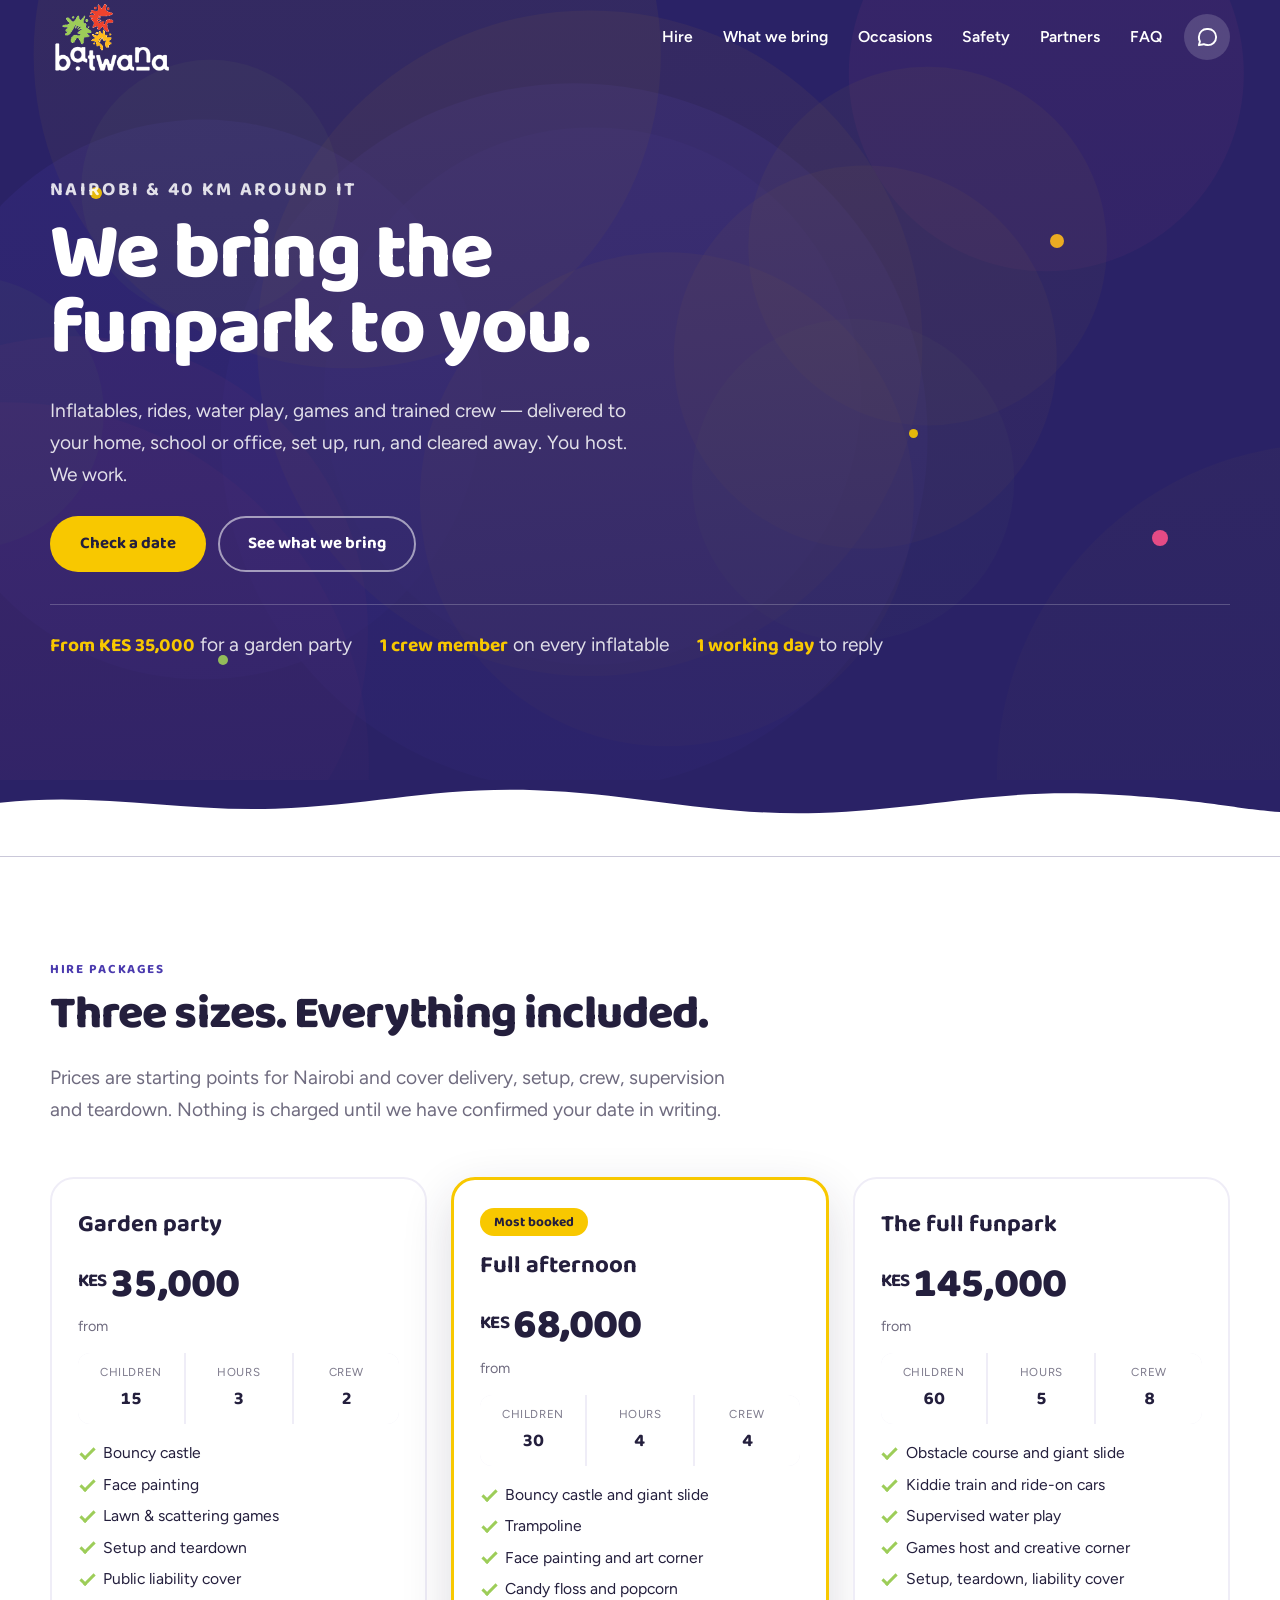
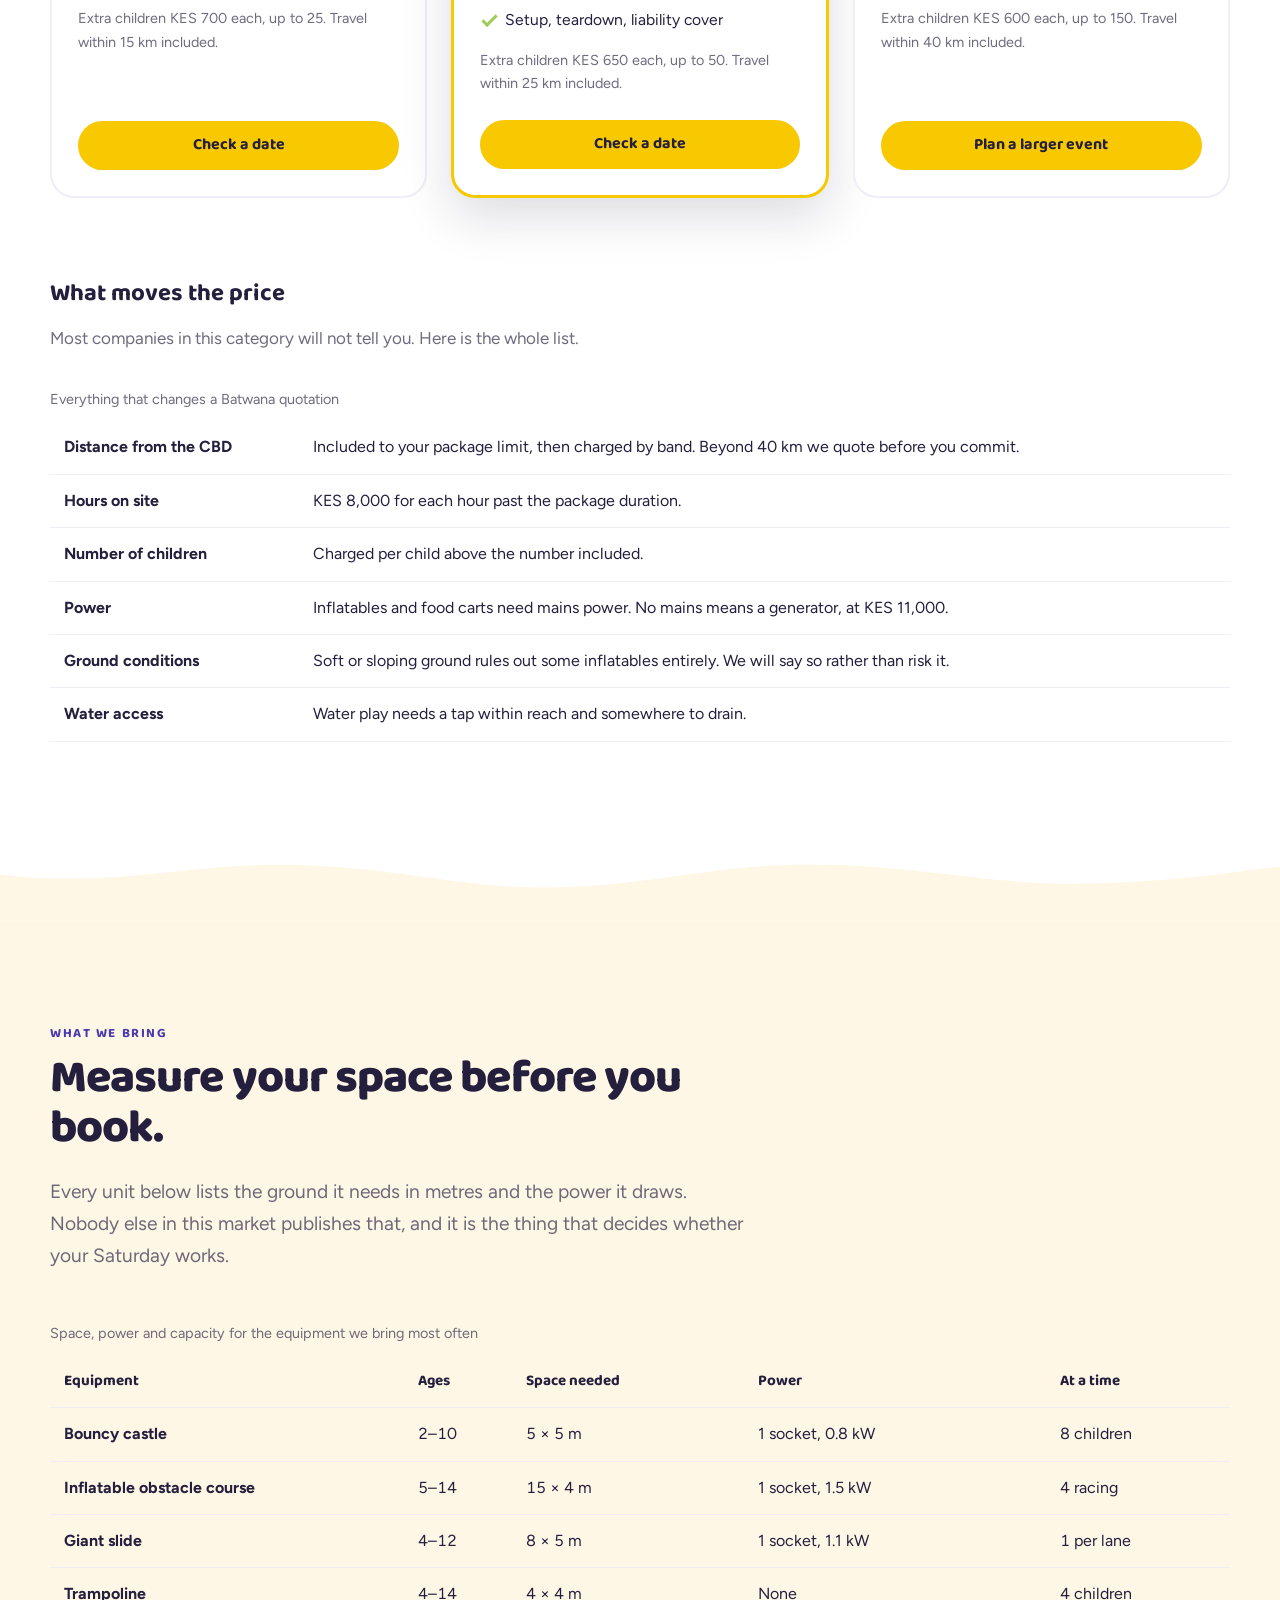
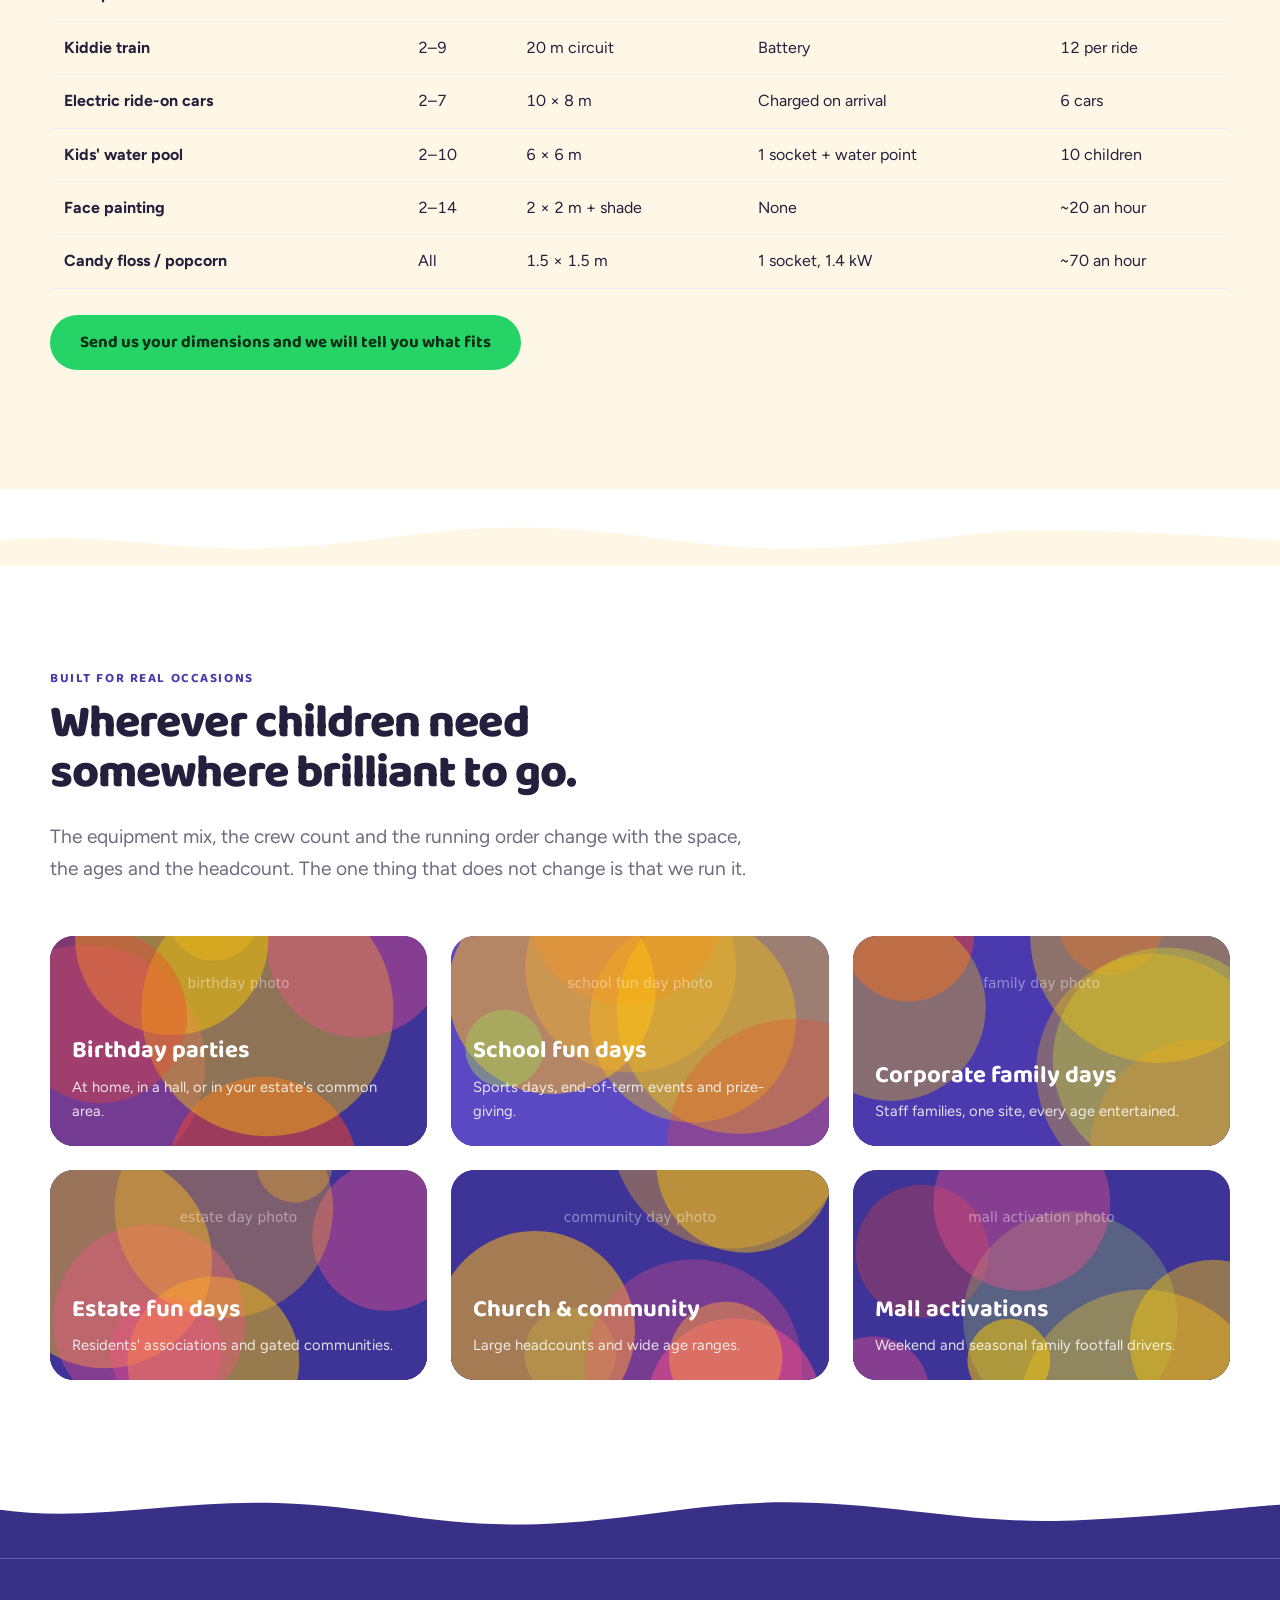
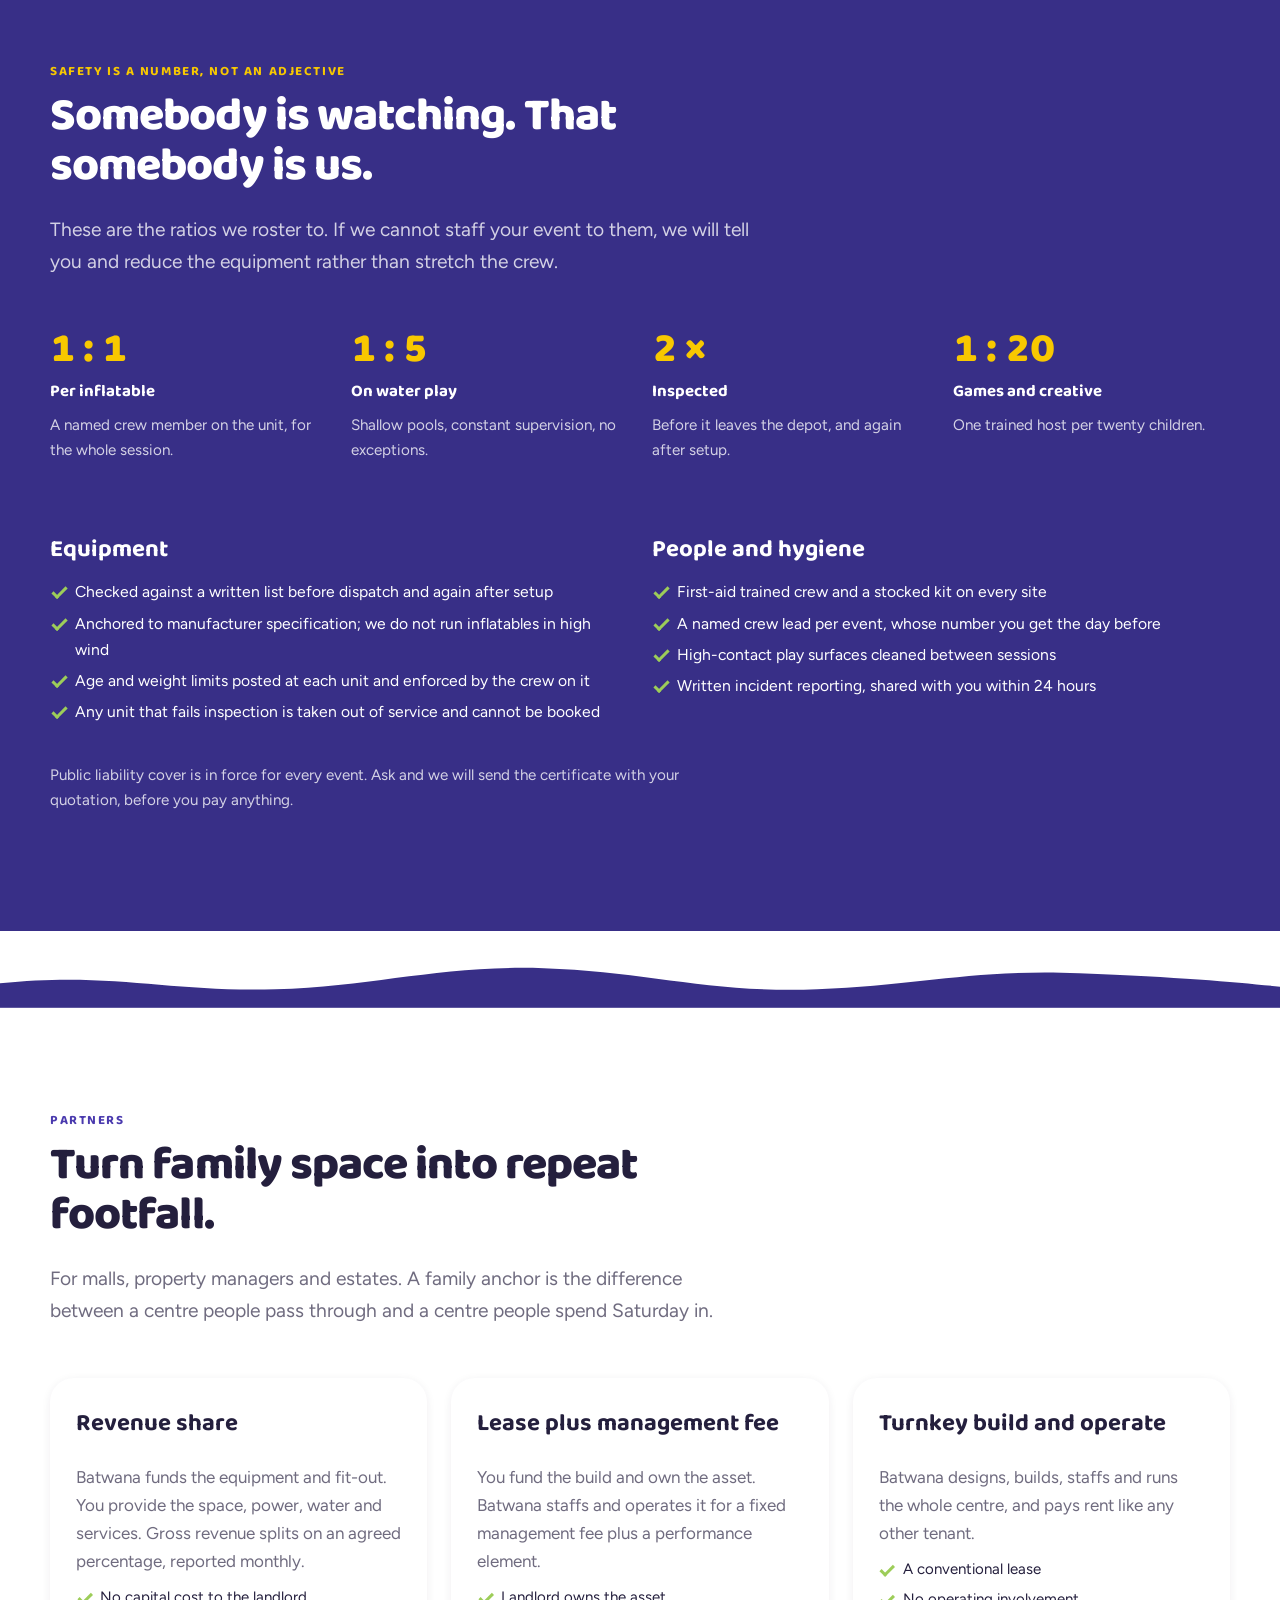
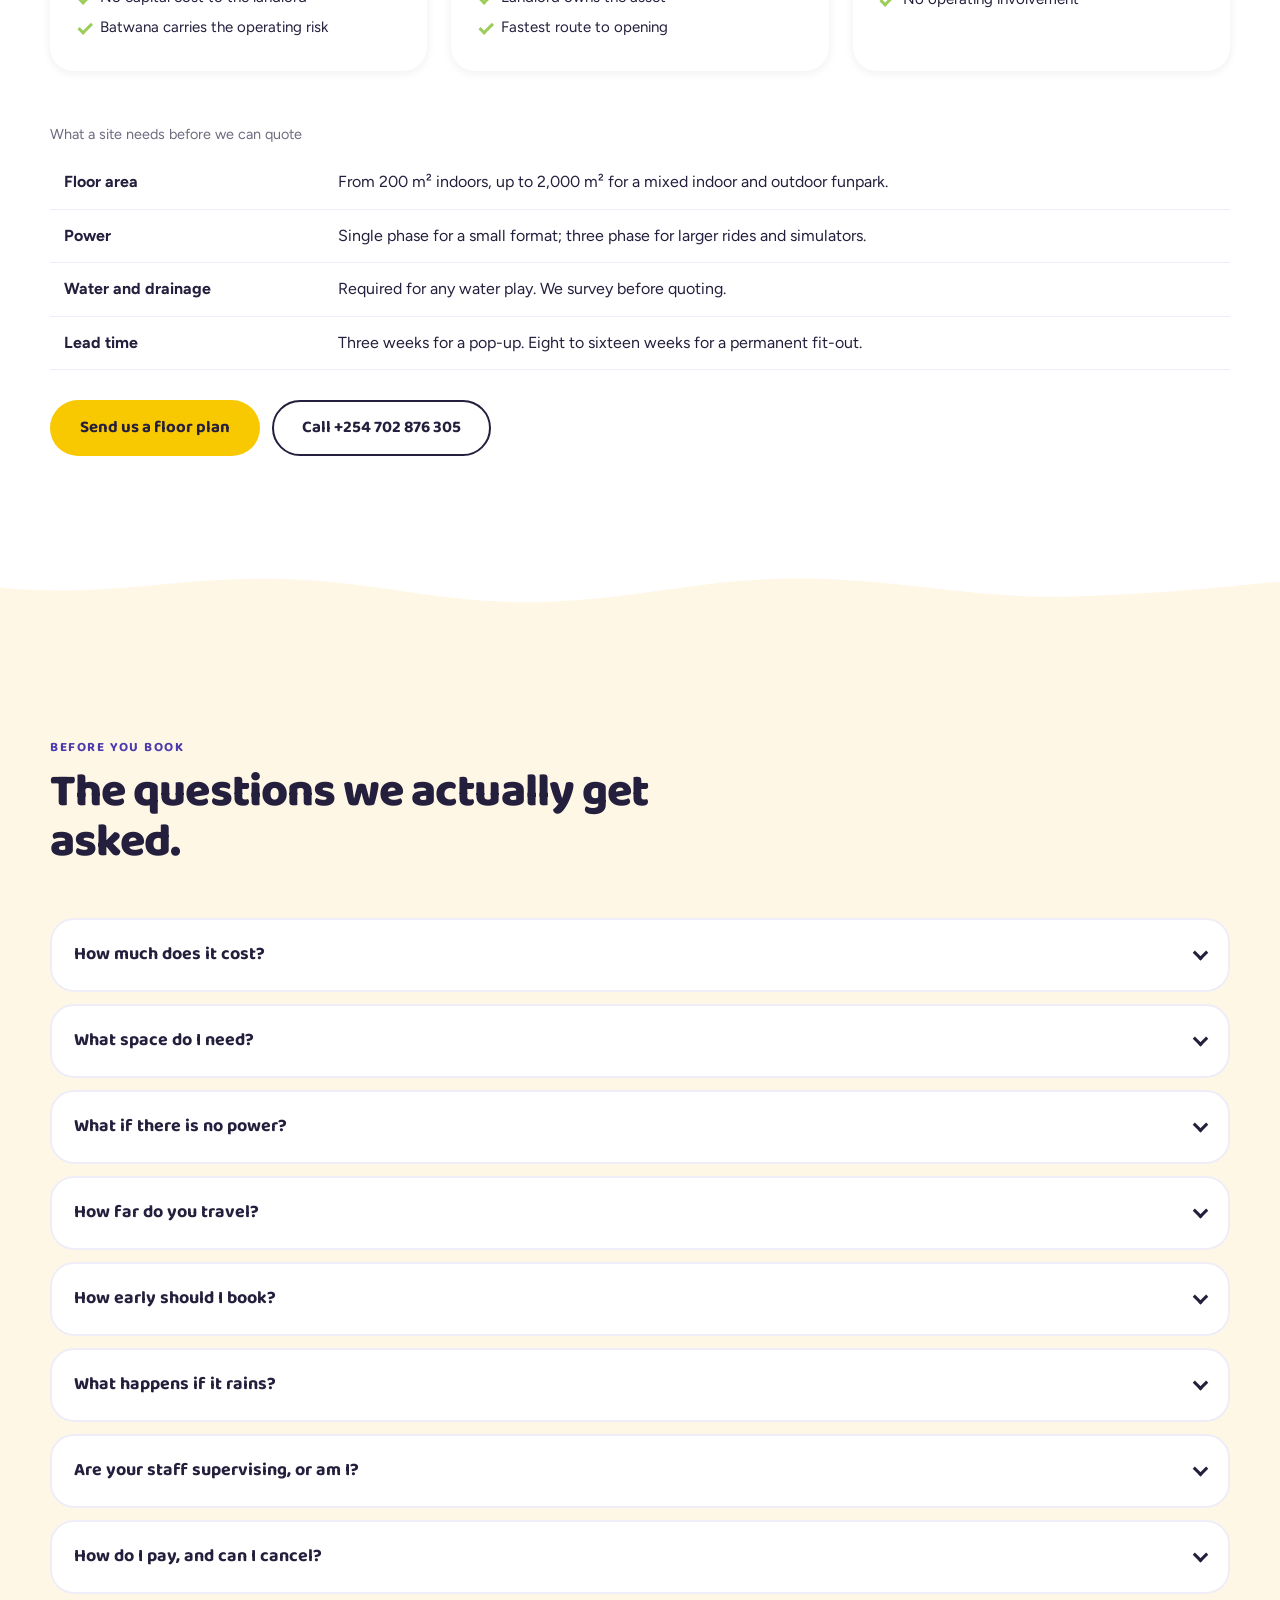
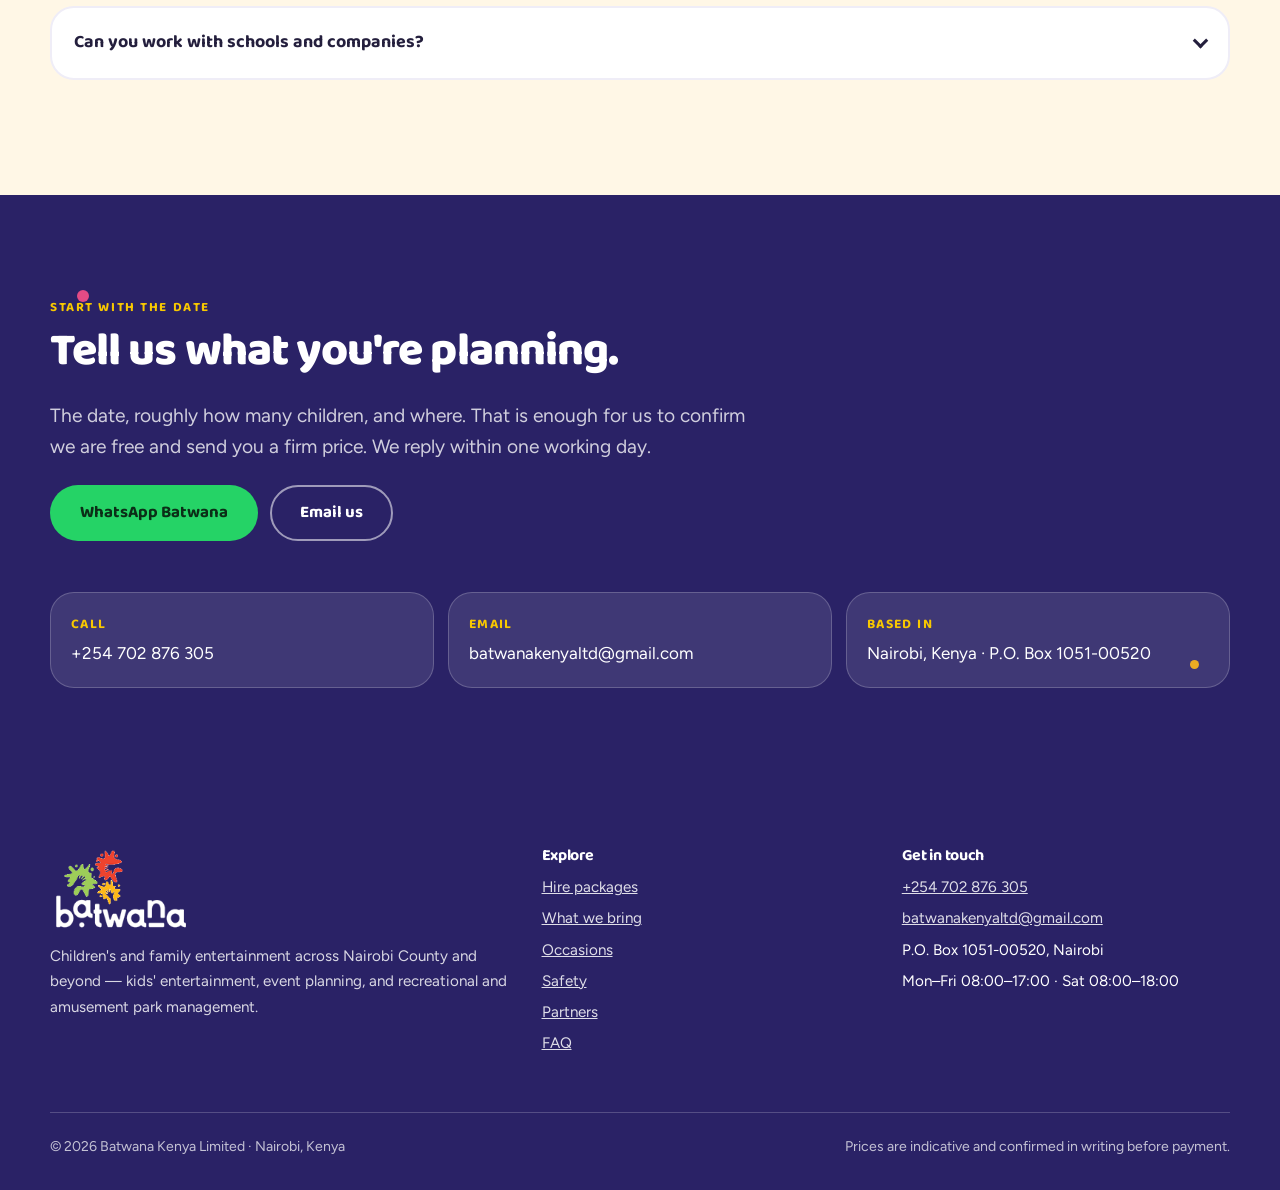
==== commit 1aa39027: "Replace site with Batwana overhaul" ====
--- a/index.html
+++ b/index.html
@@ -3,33 +3,900 @@
 <head>
 <meta charset="utf-8">
 <meta name="viewport" content="width=device-width,initial-scale=1,viewport-fit=cover">
-<title>Batwana — Kenya's family fun, booked in a minute.</title>
-<meta name="description" content="Batwana brings supervised family fun to birthdays, schools, corporate family days, estates and community events across Nairobi.">
+
+<title>Batwana — children's funparks, brought to you. Nairobi.</title>
+<meta name="description" content="Batwana brings the funpark to you across Nairobi — inflatables, rides, water play, games and trained crew. Published supervision ratios, space and power for every unit, and prices from KES 35,000.">
+
+<link rel="canonical" href="https://dansamuka.github.io/batwana-web/">
 <meta name="theme-color" content="#2A2266">
+
+<meta property="og:type" content="website">
+<meta property="og:site_name" content="Batwana Kenya Limited">
+<meta property="og:title" content="Batwana — children's funparks, brought to you.">
+<meta property="og:description" content="Inflatables, rides, water play, games and trained crew, delivered and run at your venue across Nairobi.">
+<meta property="og:url" content="https://dansamuka.github.io/batwana-web/">
+<meta property="og:image" content="https://dansamuka.github.io/batwana-web/assets/logo/batwana-logo-reversed.png">
+<meta property="og:locale" content="en_KE">
+<meta name="twitter:card" content="summary">
+
+<link rel="icon" href="favicon.png" type="image/png" sizes="32x32">
+<link rel="manifest" href="site.webmanifest">
+
 <link rel="preconnect" href="https://fonts.googleapis.com">
 <link rel="preconnect" href="https://fonts.gstatic.com" crossorigin>
-<link href="https://fonts.googleapis.com/css2?family=Baloo+2:wght@600;700;800&family=Figtree:wght@400;500;600;700&display=swap" rel="stylesheet">
+<link rel="preload" as="style" href="https://fonts.googleapis.com/css2?family=Baloo+2:wght@700;800&family=Figtree:wght@400;600&display=swap">
+<link rel="stylesheet" href="https://fonts.googleapis.com/css2?family=Baloo+2:wght@700;800&family=Figtree:wght@400;600&display=swap">
+
 <style>
-:root{--indigo:#2A2266;--indigo2:#382F87;--violet:#4A3AAE;--yellow:#F8C800;--pink:#F85088;--green:#9DCD59;--red:#EE432E;--amber:#FEB91B;--ink:#241F3D;--cream:#FFF7E6;--mist:#EFEDF7;--paper:#fff;--max:1180px;--shadow:0 18px 60px rgba(42,34,102,.16)}
-*{box-sizing:border-box}html{scroll-behavior:smooth}body{margin:0;color:var(--ink);background:#fff;font-family:Figtree,system-ui,sans-serif;line-height:1.6;-webkit-font-smoothing:antialiased}a{color:inherit}.wrap{width:min(var(--max),calc(100% - 40px));margin:auto}.skip{position:fixed;left:14px;top:-70px;z-index:1000;background:var(--yellow);padding:10px 16px;border-radius:999px;font-weight:700}.skip:focus{top:14px}.top{position:fixed;inset:0 0 auto;z-index:50;background:rgba(42,34,102,.94);backdrop-filter:blur(12px);border-bottom:1px solid rgba(255,255,255,.12)}.nav{height:74px;display:flex;align-items:center;gap:28px}.brand{display:flex;align-items:center;text-decoration:none;color:#fff;font-family:"Baloo 2",sans-serif;font-size:1.85rem;font-weight:800;letter-spacing:.02em}.brand-mark{width:39px;height:39px;margin-right:10px;border-radius:42% 58% 46% 54%/56% 44% 56% 44%;display:grid;place-items:center;background:var(--yellow);color:var(--indigo);font-size:1.12rem;transform:rotate(-5deg)}.links{margin-left:auto;display:flex;gap:22px;align-items:center}.links a{color:#fff;text-decoration:none;font-weight:600;font-size:.96rem}.links a:hover{text-decoration:underline;text-decoration-color:var(--yellow);text-decoration-thickness:3px;text-underline-offset:6px}.button{display:inline-flex;justify-content:center;align-items:center;gap:8px;min-height:48px;padding:11px 22px;border-radius:999px;border:0;background:var(--yellow);color:var(--ink);font-family:"Baloo 2";font-size:1.05rem;font-weight:800;text-decoration:none;cursor:pointer;transition:.2s ease}.button:hover{transform:translateY(-1px);background:#e5b900}.button.alt{background:transparent;border:2px solid currentColor}.button.wa{background:#25D366;color:#0b2e17}.menu{display:none;margin-left:auto;border:1px solid rgba(255,255,255,.3);background:transparent;color:#fff;border-radius:12px;padding:8px 12px;font-weight:700}.hero{min-height:720px;padding:155px 0 96px;color:#fff;background:radial-gradient(circle at 85% 22%,rgba(248,200,0,.22),transparent 22%),radial-gradient(circle at 72% 75%,rgba(248,80,136,.2),transparent 24%),linear-gradient(135deg,var(--indigo),var(--indigo2));position:relative;overflow:hidden}.hero:before,.hero:after{content:"";position:absolute;border-radius:45% 55% 50% 50%/55% 45% 55% 45%;opacity:.96}.hero:before{width:240px;height:240px;right:-60px;top:120px;background:var(--yellow);transform:rotate(22deg)}.hero:after{width:170px;height:170px;right:110px;bottom:-70px;background:var(--pink);transform:rotate(-19deg)}.hero-grid{display:grid;grid-template-columns:1.15fr .85fr;gap:64px;align-items:center}.eyebrow{text-transform:uppercase;letter-spacing:.12em;font-size:.78rem;font-weight:800;color:var(--yellow);margin-bottom:18px}.hero h1,.section h2{font-family:"Baloo 2",sans-serif;line-height:1.02;margin:0}.hero h1{font-size:clamp(3rem,6.5vw,5.8rem);max-width:780px}.hero p{font-size:clamp(1.08rem,2vw,1.3rem);max-width:650px;color:rgba(255,255,255,.84);margin:24px 0 30px}.actions{display:flex;flex-wrap:wrap;gap:12px}.hero-card{position:relative;z-index:2;background:#fff;color:var(--ink);border-radius:34px;padding:34px;box-shadow:0 26px 70px rgba(0,0,0,.22);transform:rotate(1.5deg)}.hero-card h3{font-family:"Baloo 2";font-size:2rem;margin:0 0 10px}.ticks{padding:0;margin:22px 0 0;list-style:none}.ticks li{display:flex;gap:10px;margin:11px 0}.ticks li:before{content:"✓";width:24px;height:24px;flex:0 0 24px;border-radius:50%;display:grid;place-items:center;background:var(--green);font-weight:900}.proof{margin-top:-34px;position:relative;z-index:5}.proof-grid{display:grid;grid-template-columns:repeat(4,1fr);background:#fff;border-radius:26px;box-shadow:var(--shadow);overflow:hidden}.proof-item{padding:25px;border-right:1px solid var(--mist)}.proof-item:last-child{border:0}.proof strong{display:block;font-family:"Baloo 2";font-size:1.25rem}.proof span{color:#635d75;font-size:.92rem}.section{padding:105px 0}.section.alt{background:var(--cream)}.section.dark{background:var(--indigo2);color:#fff}.head{max-width:720px;margin-bottom:46px}.head h2{font-size:clamp(2.25rem,4.2vw,4rem)}.head p{font-size:1.1rem;color:#696278}.cards{display:grid;grid-template-columns:repeat(3,1fr);gap:22px}.card{background:#fff;border:1px solid #ece9f6;border-radius:26px;padding:28px;box-shadow:0 8px 28px rgba(42,34,102,.06)}.card.accent{border:2px solid var(--yellow);transform:translateY(-8px);box-shadow:var(--shadow)}.card h3{font-family:"Baloo 2";font-size:1.65rem;margin:0 0 8px}.icon{width:54px;height:54px;border-radius:18px;display:grid;place-items:center;margin-bottom:22px;font-size:1.5rem;background:var(--mist)}.card:nth-child(2) .icon{background:#fff0f5}.card:nth-child(3) .icon{background:#eef8e2}.tag{display:inline-block;border-radius:999px;background:var(--yellow);padding:5px 11px;font-size:.78rem;font-weight:800;margin-bottom:12px}.list{padding-left:0;list-style:none}.list li{padding:9px 0;border-bottom:1px solid #eeeaf7}.occasions{display:grid;grid-template-columns:repeat(3,1fr);gap:14px}.occasion{min-height:150px;border-radius:24px;padding:24px;color:#fff;background:var(--indigo)}.occasion:nth-child(3n+2){background:#b72b5d}.occasion:nth-child(3n+3){background:#528a25}.occasion h3{font-family:"Baloo 2";font-size:1.45rem;margin:0 0 6px}.occasion p{margin:0;color:rgba(255,255,255,.85)}.safety-grid{display:grid;grid-template-columns:.9fr 1.1fr;gap:60px;align-items:center}.shield{min-height:420px;border-radius:42px;background:radial-gradient(circle at 35% 25%,#fff7,transparent 25%),var(--yellow);display:grid;place-items:center}.shield:before{content:"✓";width:180px;height:210px;border-radius:48% 48% 60% 60%/35% 35% 65% 65%;background:var(--indigo);color:#fff;display:grid;place-items:center;font-size:5rem;font-weight:900;box-shadow:0 20px 50px rgba(42,34,102,.25)}.safety-points{display:grid;gap:16px}.safety-point{display:grid;grid-template-columns:44px 1fr;gap:14px}.num{width:44px;height:44px;border-radius:15px;background:var(--mist);display:grid;place-items:center;font-weight:900;color:var(--indigo)}.safety-point h3{font-family:"Baloo 2";font-size:1.35rem;margin:0}.safety-point p{margin:3px 0;color:#6f687a}.partner{display:grid;grid-template-columns:1.1fr .9fr;gap:50px;align-items:center}.panel{background:rgba(255,255,255,.09);border:1px solid rgba(255,255,255,.16);padding:34px;border-radius:28px}.panel h3{font-family:"Baloo 2";font-size:1.7rem;margin-top:0}.faq{max-width:850px}.faq details{border-bottom:1px solid #ded9ed;padding:20px 0}.faq summary{cursor:pointer;font-family:"Baloo 2";font-size:1.25rem;font-weight:700}.faq p{color:#6d6678}.contact-box{display:grid;grid-template-columns:1.15fr .85fr;gap:40px;background:var(--indigo);color:#fff;border-radius:34px;padding:50px}.contact-box h2{font-size:clamp(2.3rem,4vw,3.8rem)}.contact-box p{color:rgba(255,255,255,.78)}.contact-meta{display:grid;gap:12px;align-content:center}.contact-meta a{text-decoration:none;background:rgba(255,255,255,.08);border:1px solid rgba(255,255,255,.14);padding:15px 18px;border-radius:16px}.footer{background:#201a54;color:#fff;padding:42px 0}.footer-row{display:flex;gap:24px;align-items:center;justify-content:space-between}.footer small{color:rgba(255,255,255,.65)}.note{margin-top:18px;font-size:.83rem;color:#786f82}
-@media(max-width:900px){.links{display:none}.menu{display:block}.links.open{display:flex;position:absolute;top:74px;left:0;right:0;background:var(--indigo);padding:24px;flex-direction:column;align-items:flex-start}.hero-grid,.safety-grid,.partner,.contact-box{grid-template-columns:1fr}.cards,.occasions{grid-template-columns:1fr 1fr}.card.accent{transform:none}.proof-grid{grid-template-columns:1fr 1fr}}
-@media(max-width:620px){.wrap{width:min(100% - 28px,var(--max))}.hero{padding-top:125px;min-height:auto}.hero h1{font-size:3.15rem}.hero-card{padding:25px}.proof{margin-top:-22px}.proof-grid,.cards,.occasions{grid-template-columns:1fr}.proof-item{border-right:0;border-bottom:1px solid var(--mist)}.section{padding:78px 0}.contact-box{padding:30px}.footer-row{align-items:flex-start;flex-direction:column}}
+/* ============================================================================
+   BATWANA — design system
+   Colour sampled from the logo PNG and the Funpark Proposal, not eyeballed.
+   Contrast is measured; pink (3.37:1) and red (3.83:1) never carry small text.
+   ========================================================================= */
+:root{
+  --indigo-900:#2A2266; --indigo-700:#382F87; --indigo-500:#4A3AAE;
+  --yellow:#F8C800;     --yellow-deep:#DDB000; --pink:#F85088;
+  --green:#9DCD59;      --red:#EE432E;         --amber:#FEB91B;
+  --ink:#241F3D;        --paper:#fff;          --cream:#FFF7E6; --mist:#EFEDF7;
+
+  --display:"Baloo 2",ui-rounded,system-ui,sans-serif;
+  --body:Figtree,system-ui,-apple-system,"Segoe UI",sans-serif;
+
+  --fs-hero:clamp(2.6rem,1.3rem + 5.6vw,5rem);
+  --fs-h2:clamp(1.75rem,1.15rem + 2.5vw,2.9rem);
+  --fs-h3:clamp(1.2rem,1.08rem + .55vw,1.5rem);
+  --fs-lead:clamp(1.05rem,1rem + .3vw,1.2rem);
+  --fs-fig:clamp(1.8rem,1.3rem + 2vw,2.6rem);
+
+  --max:1180px;
+  --band:clamp(64px,8vw,120px);
+  --r-card:24px; --r-media:32px; --r-input:12px; --r-pill:999px;
+  --shadow-1:0 2px 10px rgba(36,31,61,.07);
+  --shadow-2:0 18px 50px rgba(36,31,61,.16);
+  --ease:cubic-bezier(.2,0,.2,1);
+  --ease-splat:cubic-bezier(.34,1.4,.64,1);
+  --header-h:74px;
+}
+
+*,*::before,*::after{box-sizing:border-box}
+html{scroll-behavior:smooth;scroll-padding-top:calc(var(--header-h) + 16px)}
+body{
+  margin:0;color:var(--ink);background:var(--paper);
+  font-family:var(--body);font-size:1.0625rem;line-height:1.65;
+  -webkit-font-smoothing:antialiased;overflow-x:hidden;
+}
+img,svg{max-width:100%;height:auto;display:block}
+a{color:inherit}
+h1,h2{font-family:var(--display);font-weight:800;margin:0 0 .5em;letter-spacing:-.02em}
+h3{font-family:var(--display);font-weight:700;font-size:var(--fs-h3);margin:0 0 .4em}
+h4{font-family:var(--body);font-weight:600;font-size:1.05rem;margin:0 0 .3em}
+h2{font-size:var(--fs-h2);line-height:1.08}
+p{margin:0 0 1rem;max-width:66ch}
+ul{margin:0 0 1rem;padding-left:1.15em}
+li{margin-bottom:.4em}
+
+/* Visible, branded focus. Works on light and dark surfaces alike. */
+:focus-visible{outline:3px solid var(--yellow);outline-offset:2px;border-radius:6px}
+
+.wrap{width:min(var(--max),calc(100% - 40px));margin-inline:auto}
+.band{padding-block:var(--band);position:relative}
+.band--dark{background:var(--indigo-700);color:#fff}
+.band--deep{background:var(--indigo-900);color:#fff}
+.band--cream{background:var(--cream)}
+.band__head{max-width:44rem;margin-bottom:clamp(32px,4vw,56px)}
+.eyebrow{
+  font-family:var(--display);font-weight:700;font-size:.82rem;letter-spacing:.12em;
+  text-transform:uppercase;color:var(--indigo-500);margin:0 0 .6em
+}
+.band--dark .eyebrow,.band--deep .eyebrow{color:var(--yellow)}
+.lead{font-size:var(--fs-lead)}
+.muted{color:color-mix(in srgb,var(--ink) 66%,transparent)}
+.band--dark .muted,.band--deep .muted{color:rgba(255,255,255,.78)}
+.grid{display:grid;gap:clamp(16px,2vw,24px)}
+@media(min-width:700px){.g2{grid-template-columns:repeat(2,1fr)}.g3{grid-template-columns:repeat(3,1fr)}}
+@media(min-width:1000px){.g4{grid-template-columns:repeat(4,1fr)}.g6{grid-template-columns:repeat(3,1fr)}}
+@media(min-width:700px) and (max-width:999px){.g4,.g6{grid-template-columns:repeat(2,1fr)}}
+
+/* ---------- skip link ---------- */
+.skip{
+  position:absolute;left:16px;top:-80px;z-index:300;background:var(--yellow);color:var(--ink);
+  padding:12px 22px;border-radius:var(--r-pill);font-family:var(--display);font-weight:700;
+  text-decoration:none;transition:top .18s var(--ease)
+}
+.skip:focus{top:16px}
+.sr{position:absolute!important;width:1px;height:1px;padding:0;margin:-1px;overflow:hidden;clip:rect(0 0 0 0);white-space:nowrap}
+
+/* ---------- header ---------- */
+.hdr{
+  position:fixed;inset:0 0 auto;z-index:100;min-height:var(--header-h);
+  display:flex;align-items:center;
+  transition:background .24s var(--ease),box-shadow .24s var(--ease)
+}
+.hdr.stuck{background:var(--indigo-900);box-shadow:var(--shadow-2)}
+.hdr .wrap{display:flex;align-items:center;gap:20px}
+.brand{display:flex;align-items:center;flex:0 0 auto;text-decoration:none}
+.brand img{width:124px;height:auto}
+.links{display:none;margin-left:auto;gap:26px;align-items:center}
+@media(min-width:1000px){.links{display:flex}}
+.links a{color:#fff;text-decoration:none;font-weight:600;font-size:.98rem;padding:12px 2px;display:inline-flex;align-items:center;min-height:44px}
+.links a:hover{text-decoration:underline;text-decoration-color:var(--yellow);text-decoration-thickness:3px;text-underline-offset:7px}
+.hdr-cta{margin-left:auto;display:flex;align-items:center;gap:10px}
+@media(min-width:1000px){.hdr-cta{margin-left:0}}
+.iconbtn{
+  display:inline-flex;align-items:center;justify-content:center;width:46px;height:46px;
+  border-radius:50%;border:0;background:rgba(255,255,255,.16);color:#fff;cursor:pointer
+}
+.iconbtn:hover{background:rgba(255,255,255,.3)}
+.burger{display:inline-flex}
+@media(min-width:1000px){.burger{display:none}}
+
+/* ---------- buttons ---------- */
+.btn{
+  display:inline-flex;align-items:center;justify-content:center;gap:9px;
+  min-height:50px;padding:12px 28px;border:2px solid transparent;border-radius:var(--r-pill);
+  background:var(--yellow);color:var(--ink);            /* 9.9:1 — the only button pairing */
+  font-family:var(--display);font-weight:700;font-size:1.05rem;
+  text-decoration:none;cursor:pointer;position:relative;overflow:hidden;
+  transition:background .18s var(--ease),transform .18s var(--ease)
+}
+.btn:hover{background:var(--yellow-deep)}
+.btn:active{transform:translateY(1px)}
+.btn--ghost{background:transparent;color:var(--ink);border-color:currentColor}
+.btn--ghost:hover{background:var(--mist)}
+.band--dark .btn--ghost,.band--deep .btn--ghost,.hero .btn--ghost{color:#fff;border-color:rgba(255,255,255,.55)}
+.band--dark .btn--ghost:hover,.band--deep .btn--ghost:hover,.hero .btn--ghost:hover{background:rgba(255,255,255,.14)}
+.btn--wa{background:#25D366;color:#0B2E17}
+.btn--wa:hover{background:#1FBA59}
+.btn--sm{min-height:44px;padding:9px 20px;font-size:1rem}
+.btnrow{display:flex;flex-wrap:wrap;gap:12px}
+.btn .ink{position:absolute;border-radius:50%;transform:translate(-50%,-50%) scale(0);background:var(--yellow-deep);opacity:.5;pointer-events:none;animation:drop .3s var(--ease-splat) forwards}
+@keyframes drop{to{transform:translate(-50%,-50%) scale(1);opacity:0}}
+
+/* ---------- mobile drawer ---------- */
+.drawer{position:fixed;inset:0;z-index:200;display:none}
+.drawer[data-open]{display:block}
+.drawer__bg{position:absolute;inset:0;background:rgba(36,31,61,.65)}
+.drawer__panel{
+  position:absolute;inset:0 0 0 auto;width:min(86vw,360px);background:var(--indigo-900);color:#fff;
+  padding:18px;display:flex;flex-direction:column;overflow-y:auto;
+  transform:translateX(100%);animation:slide .24s var(--ease) forwards
+}
+@keyframes slide{to{transform:translateX(0)}}
+.drawer__top{display:flex;justify-content:space-between;align-items:center;margin-bottom:20px}
+.drawer nav{flex:1}
+.drawer nav a{display:block;padding:14px 0;color:#fff;text-decoration:none;font-size:1.15rem;font-weight:600;border-bottom:1px solid rgba(255,255,255,.18)}
+.drawer__foot{display:grid;gap:10px;padding-top:20px}
+
+/* ---------- splat system ---------- */
+/* A divider paints the INCOMING section's shape over the OUTGOING section's
+   colour. Set both, or the shape matches the page and vanishes. */
+.divider{display:block;width:100%;height:clamp(48px,6vw,104px);line-height:0}
+.divider svg{width:100%;height:100%;display:block}
+.to-paper{color:var(--paper)} .to-cream{color:var(--cream)}
+.to-dark{color:var(--indigo-700)} .to-deep{color:var(--indigo-900)}
+.from-paper{background:var(--paper)} .from-cream{background:var(--cream)}
+.from-dark{background:var(--indigo-700)} .from-deep{background:var(--indigo-900)}
+.flip{transform:scaleY(-1)}
+.confetti{position:absolute;inset:0;pointer-events:none;overflow:hidden}
+.confetti i{position:absolute;display:block;width:var(--d,10px);height:var(--d,10px);border-radius:50%;background:var(--c);opacity:.9}
+.splat-media{border-radius:var(--r-media);overflow:hidden;background:var(--indigo-500)}
+@supports(clip-path:url("#m1")){
+  .sm1{clip-path:url("#m1");border-radius:0}
+  .sm2{clip-path:url("#m2");border-radius:0}
+  .sm3{clip-path:url("#m3");border-radius:0}
+}
+.splat-media img{width:100%;aspect-ratio:4/3;object-fit:cover}
+
+/* ---------- hero ---------- */
+.hero{
+  position:relative;display:flex;align-items:flex-end;
+  min-height:min(90svh,780px);padding-top:calc(var(--header-h) + 56px);padding-bottom:clamp(56px,8vw,104px);
+  background:var(--indigo-900);color:#fff;overflow:hidden
+}
+.hero__bg{position:absolute;inset:0}
+.hero__bg img{width:100%;height:100%;object-fit:cover}
+.hero__bg::after{content:"";position:absolute;inset:0;background:linear-gradient(175deg,rgba(42,34,102,.62),rgba(42,34,102,.9))}
+.hero .wrap{position:relative;z-index:1}
+/* The single page-load moment, once per session. */
+.hero.play h1,.hero.play>.wrap>p,.hero.play .btnrow,.hero.play .hero__strip{
+  opacity:0;transform:translateY(14px);animation:rise .5s var(--ease-splat) forwards}
+.hero.play>.wrap>p{animation-delay:.07s}
+.hero.play .btnrow{animation-delay:.14s}
+.hero.play .hero__strip{animation-delay:.21s}
+@keyframes rise{to{opacity:1;transform:none}}
+.hero h1{font-size:var(--fs-hero);line-height:.94;max-width:15ch;margin-bottom:.35em}
+.hero p{font-size:var(--fs-lead);max-width:50ch;color:rgba(255,255,255,.85)}
+@keyframes landing{to{opacity:1;transform:none}}
+.hero__strip{
+  display:flex;flex-wrap:wrap;gap:10px 28px;margin-top:32px;padding-top:24px;max-width:none!important;
+  border-top:1px solid rgba(255,255,255,.22);font-size:.95rem;color:rgba(255,255,255,.85)
+}
+.hero__strip b{font-family:var(--display);font-weight:700;color:var(--yellow)}
+
+/* ---------- cards ---------- */
+.card{
+  background:#fff;border-radius:var(--r-card);padding:26px;
+  box-shadow:var(--shadow-1);display:flex;flex-direction:column;gap:10px
+}
+.band--cream .card{box-shadow:var(--shadow-1)}
+.band--dark .card,.band--deep .card{background:var(--indigo-500);color:#fff;box-shadow:none}
+.card p{margin:0}
+.card__foot{margin-top:auto;padding-top:14px}
+
+/* package card */
+.pkg{border:2px solid var(--mist);box-shadow:none;background:#fff}
+.pkg--star{border-color:var(--yellow);border-width:3px;box-shadow:var(--shadow-2)}
+.tag{display:inline-block;padding:3px 14px;border-radius:var(--r-pill);background:var(--yellow);color:var(--ink);font-family:var(--display);font-weight:700;font-size:.85rem}
+.price{font-family:var(--display);font-weight:800;font-size:var(--fs-fig);line-height:1;letter-spacing:-.02em;font-variant-numeric:tabular-nums;margin:0}
+.price .cur{font-size:.45em;vertical-align:.5em;margin-right:.15em;font-weight:700}
+.price-note{font-size:.9rem;margin:.35em 0 0}
+/* the spec strip — the transparency that nobody else in the category publishes */
+.spec{display:grid;grid-template-columns:repeat(3,1fr);gap:2px;background:var(--mist);border-radius:var(--r-input);overflow:hidden;margin:4px 0 6px}
+.spec div{background:#fff;padding:10px 8px;text-align:center}
+.spec dt{font-size:.72rem;letter-spacing:.05em;text-transform:uppercase;color:color-mix(in srgb,var(--ink) 60%,transparent);margin:0}
+.spec dd{margin:2px 0 0;font-family:var(--display);font-weight:700;font-size:1.15rem;font-variant-numeric:tabular-nums}
+.ticks{list-style:none;padding:0;margin:0;font-size:.98rem}
+.ticks li{position:relative;padding-left:1.6em;margin-bottom:.35em}
+.ticks li::before{content:"";position:absolute;left:.1em;top:.5em;width:.95em;height:.5em;border-left:3px solid var(--green);border-bottom:3px solid var(--green);transform:rotate(-45deg)}
+
+/* figure / stat */
+.fig{font-family:var(--display);font-weight:800;font-size:var(--fs-fig);line-height:1;font-variant-numeric:tabular-nums;color:var(--yellow);margin:0 0 .2em}
+.band--cream .fig,.band:not(.band--dark):not(.band--deep) .fig{color:var(--indigo-700)}
+
+/* occasion tile */
+.tile{
+  position:relative;display:flex;flex-direction:column;justify-content:flex-end;
+  min-height:210px;padding:22px;border-radius:var(--r-card);overflow:hidden;
+  color:#fff;background:var(--indigo-500);text-decoration:none
+}
+.tile img{position:absolute;inset:0;width:100%;height:100%;object-fit:cover}
+.tile::after{content:"";position:absolute;inset:0;background:linear-gradient(178deg,rgba(42,34,102,.18) 30%,rgba(42,34,102,.88))}
+.tile>*{position:relative;z-index:1;margin:0}
+.tile p{font-size:.92rem;color:rgba(255,255,255,.85);margin-top:4px}
+
+/* tables */
+.tbl{width:100%;border-collapse:collapse;font-size:1rem}
+.tbl caption{text-align:left;font-size:.9rem;padding-bottom:10px;color:color-mix(in srgb,var(--ink) 66%,transparent)}
+.tbl th,.tbl td{text-align:left;padding:13px 14px;border-bottom:1px solid var(--mist);vertical-align:top}
+.tbl thead th{font-family:var(--display);font-weight:700;font-size:.95rem}
+.tbl td.num{font-variant-numeric:tabular-nums;white-space:nowrap}
+.band--dark .tbl th,.band--dark .tbl td,.band--deep .tbl th,.band--deep .tbl td{border-color:rgba(255,255,255,.2)}
+.scroller{overflow-x:auto;-webkit-overflow-scrolling:touch}
+.scroller table{min-width:640px}
+
+/* FAQ */
+.faq details{border:2px solid var(--mist);border-radius:var(--r-card);padding:18px 22px;margin-bottom:12px;background:#fff}
+.faq summary{
+  font-family:var(--display);font-weight:700;font-size:1.12rem;cursor:pointer;list-style:none;
+  display:flex;justify-content:space-between;align-items:center;gap:18px;min-height:34px
+}
+.faq summary::-webkit-details-marker{display:none}
+.faq summary::after{content:"";flex:0 0 auto;width:11px;height:11px;border-right:3px solid currentColor;border-bottom:3px solid currentColor;transform:rotate(45deg) translate(-2px,-2px);transition:transform .18s var(--ease)}
+.faq details[open] summary::after{transform:rotate(225deg) translate(-2px,-2px)}
+.faq details p{margin:12px 0 0}
+
+/* contact */
+.contact-row{display:grid;gap:14px}
+@media(min-width:700px){.contact-row{grid-template-columns:repeat(3,1fr)}}
+.contact-row a,.contact-row div{
+  display:block;padding:20px;border-radius:var(--r-card);background:rgba(255,255,255,.1);
+  text-decoration:none;border:1px solid rgba(255,255,255,.2)
+}
+.contact-row a:hover{background:rgba(255,255,255,.2)}
+.contact-row b{display:block;font-family:var(--display);font-size:.85rem;letter-spacing:.1em;text-transform:uppercase;color:var(--yellow);margin-bottom:4px}
+
+/* footer */
+.ftr{background:var(--indigo-900);color:#fff;padding:56px 0 32px;font-size:.95rem}
+.ftr a{color:rgba(255,255,255,.85)}
+.ftr-grid{display:grid;gap:32px}
+@media(min-width:800px){.ftr-grid{grid-template-columns:1.4fr 1fr 1fr}}
+.ftr ul{list-style:none;padding:0}
+.ftr h2{font-family:var(--display);font-size:1rem;font-weight:700;margin-bottom:.7em}
+.ftr-legal{margin-top:40px;padding-top:22px;border-top:1px solid rgba(255,255,255,.2);display:flex;flex-wrap:wrap;gap:14px;justify-content:space-between;color:rgba(255,255,255,.72);font-size:.88rem}
+
+/* sticky mobile CTA */
+.bar{
+  position:fixed;left:0;right:0;bottom:0;z-index:90;display:grid;grid-template-columns:1fr 1fr;gap:10px;
+  padding:10px 20px calc(10px + env(safe-area-inset-bottom));background:#fff;box-shadow:var(--shadow-2);
+  transform:translateY(0);transition:transform .24s var(--ease)
+}
+.bar[data-hide]{transform:translateY(130%)}
+@media(min-width:1000px){.bar{display:none}}
+@media(max-width:999px){.ftr{padding-bottom:104px}}
+
+/* The whole motion budget switches off here. scroll-behavior included —
+   smooth scroll is a vestibular trigger and the original applied it always. */
+@media(prefers-reduced-motion:reduce){
+  html{scroll-behavior:auto}
+  *,*::before,*::after{animation-duration:.01ms!important;animation-iteration-count:1!important;transition-duration:.01ms!important}
+  }
 </style>
 </head>
 <body>
+
 <a class="skip" href="#main">Skip to content</a>
-<header class="top"><div class="wrap nav"><a class="brand" href="#top"><span class="brand-mark">B</span>Batwana</a><nav class="links" id="nav"><a href="#hire">Hire</a><a href="#occasions">Occasions</a><a href="#safety">Safety</a><a href="#partners">Partners</a><a href="#faq">FAQ</a><a href="#contact">Contact</a><a class="button" href="https://wa.me/254702876305?text=Hi%20Batwana%2C%20I%27d%20like%20to%20check%20a%20date." target="_blank" rel="noopener">Check a date</a></nav><button class="menu" id="menu" aria-expanded="false" aria-controls="nav">Menu</button></div></header>
+
+<svg width="0" height="0" style="position:absolute" aria-hidden="true" focusable="false"><defs>
+<clipPath id="m1" clipPathUnits="objectBoundingBox"><path d="M 0.94 0.42 C 0.96 0.53, 0.92 0.66, 0.84 0.74 C 0.76 0.83, 0.68 0.94, 0.57 0.97 C 0.45 1.00, 0.33 0.97, 0.23 0.90 C 0.13 0.83, 0.05 0.73, 0.02 0.61 C 0.00 0.49, 0.03 0.36, 0.10 0.26 C 0.17 0.15, 0.28 0.06, 0.40 0.03 C 0.52 0.00, 0.65 0.03, 0.76 0.09 C 0.86 0.16, 0.92 0.30, 0.94 0.42 Z"/></clipPath>
+<clipPath id="m2" clipPathUnits="objectBoundingBox"><path d="M 0.97 0.48 C 0.98 0.61, 0.90 0.72, 0.81 0.81 C 0.71 0.90, 0.60 0.99, 0.48 0.98 C 0.36 0.97, 0.25 0.88, 0.16 0.79 C 0.07 0.69, 0.01 0.58, 0.02 0.45 C 0.03 0.33, 0.12 0.22, 0.22 0.13 C 0.32 0.05, 0.44 0.00, 0.57 0.02 C 0.69 0.05, 0.80 0.13, 0.88 0.23 C 0.95 0.32, 0.96 0.40, 0.97 0.48 Z"/></clipPath>
+<clipPath id="m3" clipPathUnits="objectBoundingBox"><path d="M 0.95 0.36 C 0.99 0.48, 0.97 0.62, 0.90 0.73 C 0.82 0.85, 0.70 0.96, 0.57 0.98 C 0.44 0.99, 0.31 0.92, 0.21 0.83 C 0.10 0.74, 0.02 0.62, 0.02 0.49 C 0.02 0.36, 0.10 0.24, 0.20 0.15 C 0.31 0.06, 0.44 0.01, 0.57 0.02 C 0.71 0.04, 0.85 0.16, 0.95 0.36 Z"/></clipPath>
+</defs></svg>
+
+<header class="hdr" id="hdr">
+  <div class="wrap">
+    <a class="brand" href="#top" aria-label="Batwana — home">
+      <img src="assets/logo/batwana-logo-reversed.png" width="124" height="73" alt="Batwana">
+    </a>
+    <nav class="links" aria-label="Main">
+      <a href="#hire">Hire</a>
+      <a href="#equipment">What we bring</a>
+      <a href="#occasions">Occasions</a>
+      <a href="#safety">Safety</a>
+      <a href="#partners">Partners</a>
+      <a href="#faq">FAQ</a>
+    </nav>
+    <div class="hdr-cta">
+      <a class="iconbtn" href="https://wa.me/254702876305?text=Hi%20Batwana%2C%20I%27d%20like%20to%20check%20a%20date." target="_blank" rel="noopener" aria-label="Message Batwana on WhatsApp">
+        <svg width="23" height="23" viewBox="0 0 24 24" fill="none" stroke="currentColor" stroke-width="2" stroke-linecap="round" stroke-linejoin="round" aria-hidden="true"><path d="M21 11.5a8.4 8.4 0 0 1-9 8.4 8.5 8.5 0 0 1-3.9-.9L3 20l1.1-3.9A8.4 8.4 0 0 1 3 11.5a8.4 8.4 0 0 1 9-8.4 8.4 8.4 0 0 1 9 8.4Z"/></svg>
+      </a>
+      <button class="iconbtn burger" type="button" id="burger" aria-expanded="false" aria-controls="drawer" aria-label="Open menu">
+        <svg width="23" height="23" viewBox="0 0 24 24" fill="none" stroke="currentColor" stroke-width="2.6" stroke-linecap="round" aria-hidden="true"><path d="M4 7h16M4 12h16M4 17h16"/></svg>
+      </button>
+    </div>
+  </div>
+</header>
+
+<div class="drawer" id="drawer">
+  <div class="drawer__bg" data-close></div>
+  <div class="drawer__panel" role="dialog" aria-modal="true" aria-label="Menu">
+    <div class="drawer__top">
+      <img src="assets/logo/batwana-logo-reversed.png" width="108" height="64" alt="">
+      <button class="iconbtn" type="button" data-close aria-label="Close menu">
+        <svg width="23" height="23" viewBox="0 0 24 24" fill="none" stroke="currentColor" stroke-width="2.6" stroke-linecap="round" aria-hidden="true"><path d="M6 6l12 12M18 6 6 18"/></svg>
+      </button>
+    </div>
+    <nav aria-label="Mobile">
+      <a href="#hire">Hire</a>
+      <a href="#equipment">What we bring</a>
+      <a href="#occasions">Occasions</a>
+      <a href="#safety">Safety</a>
+      <a href="#partners">Partners</a>
+      <a href="#faq">FAQ</a>
+      <a href="#contact">Contact</a>
+    </nav>
+    <div class="drawer__foot">
+      <a class="btn btn--wa" href="https://wa.me/254702876305?text=Hi%20Batwana%2C%20I%27m%20planning%20an%20event." target="_blank" rel="noopener">WhatsApp us</a>
+      <a class="btn btn--ghost" href="tel:+254702876305">Call +254 702 876 305</a>
+    </div>
+  </div>
+</div>
+
 <main id="main">
-<section class="hero" id="top"><div class="wrap hero-grid"><div><div class="eyebrow">Family fun · Nairobi & surrounding areas</div><h1>Big fun.<br>Handled properly.</h1><p>Batwana brings the equipment, crew, games and energy for children’s events — with supervised activities, clear planning and one team responsible for the day.</p><div class="actions"><a class="button" href="https://wa.me/254702876305?text=Hi%20Batwana%2C%20I%27d%20like%20to%20check%20availability." target="_blank" rel="noopener">Check a date</a><a class="button alt" href="#hire" style="color:#fff">See what we bring</a></div></div><aside class="hero-card"><span class="tag">Bring Batwana to you</span><h3>Your event, without the equipment headache.</h3><p>For birthdays, school fun days, corporate family days, estates and community events.</p><ul class="ticks"><li>Setup and teardown handled by our crew</li><li>Supervised equipment and activity zones</li><li>Packages sized for small to large events</li><li>Nairobi service radius, with wider travel quoted separately</li></ul></aside></div></section>
-<div class="wrap proof"><div class="proof-grid"><div class="proof-item"><strong>Supervised</strong><span>Crew assigned to activity areas</span></div><div class="proof-item"><strong>Flexible</strong><span>Home, school, estate or corporate site</span></div><div class="proof-item"><strong>One team</strong><span>Equipment, games, setup and teardown</span></div><div class="proof-item"><strong>Responsive</strong><span>Replies within one working day</span></div></div></div>
-<section class="section" id="hire"><div class="wrap"><div class="head"><div class="eyebrow" style="color:var(--violet)">Hire packages</div><h2>Choose the scale. We’ll shape the fun.</h2><p>Three starting points make planning easier. Final pricing and travel are confirmed with you before booking.</p></div><div class="cards"><article class="card"><div class="icon">🎈</div><h3>Garden party</h3><p>For a smaller birthday or family gathering with the essentials covered.</p><ul class="list"><li>Bouncy castle</li><li>Face painting</li><li>Lawn & scattering games</li><li>2 Batwana crew</li><li>Setup & teardown</li></ul><a class="button alt" href="https://wa.me/254702876305?text=Hi%20Batwana%2C%20tell%20me%20about%20the%20Garden%20Party%20package." target="_blank" rel="noopener">Ask about this package</a></article><article class="card accent"><span class="tag">Most versatile</span><div class="icon">✨</div><h3>Full afternoon</h3><p>A fuller mix of inflatables, creative play and treats for a medium-sized event.</p><ul class="list"><li>Bouncy castle + giant slide</li><li>Trampoline</li><li>Face painting + art corner</li><li>Candy floss & popcorn</li><li>4 Batwana crew</li></ul><a class="button" href="https://wa.me/254702876305?text=Hi%20Batwana%2C%20tell%20me%20about%20the%20Full%20Afternoon%20package." target="_blank" rel="noopener">Check a date</a></article><article class="card"><div class="icon">🎡</div><h3>The full funpark</h3><p>For bigger school, corporate, estate and community events with multiple activity zones.</p><ul class="list"><li>Obstacle course + giant slide</li><li>Bouncy castle + kiddie train</li><li>Ride-on cars + water play</li><li>Games host & creative corner</li><li>Expanded Batwana crew</li></ul><a class="button alt" href="https://wa.me/254702876305?text=Hi%20Batwana%2C%20tell%20me%20about%20the%20Full%20Funpark%20package." target="_blank" rel="noopener">Plan a larger event</a></article></div><p class="note">Package scope, prices, availability, travel and insurance details are confirmed in writing before payment.</p></div></section>
-<section class="section alt" id="occasions"><div class="wrap"><div class="head"><div class="eyebrow" style="color:var(--violet)">Built for real occasions</div><h2>Where children need somewhere brilliant to go.</h2><p>Batwana can be configured around the space, age range, headcount and rhythm of your event.</p></div><div class="occasions"><article class="occasion"><h3>Birthday parties</h3><p>At home, in a hall or in your estate common area.</p></article><article class="occasion"><h3>School fun days</h3><p>Sports days, end-of-term events and prize-giving.</p></article><article class="occasion"><h3>Corporate family days</h3><p>Staff families, one site, all ages entertained.</p></article><article class="occasion"><h3>Estate fun days</h3><p>Residents’ associations and gated communities.</p></article><article class="occasion"><h3>Church & community</h3><p>Large headcounts and broad age ranges.</p></article><article class="occasion"><h3>Mall activations</h3><p>Weekend and seasonal family footfall drivers.</p></article></div></div></section>
-<section class="section" id="safety"><div class="wrap safety-grid"><div class="shield" aria-label="Safety-first operations"></div><div><div class="head" style="margin-bottom:28px"><div class="eyebrow" style="color:var(--violet)">Safety is operational</div><h2>Fun works better when the basics are serious.</h2></div><div class="safety-points"><div class="safety-point"><div class="num">1</div><div><h3>Inspect before use</h3><p>Equipment is checked before dispatch and after setup, with unsuitable units taken out of service.</p></div></div><div class="safety-point"><div class="num">2</div><div><h3>Supervise the activity</h3><p>Crew are assigned to inflatables, water play, rides and games based on the activity.</p></div></div><div class="safety-point"><div class="num">3</div><div><h3>Clean between sessions</h3><p>High-contact and shared play surfaces are cleaned between sessions.</p></div></div><div class="safety-point"><div class="num">4</div><div><h3>Prepare for incidents</h3><p>Events have a named crew lead, first-aid kit and written incident reporting process.</p></div></div></div></div></div></section>
-<section class="section dark" id="partners"><div class="wrap partner"><div><div class="eyebrow">Partners</div><h2 style="font-size:clamp(2.3rem,4.3vw,4.2rem);font-family:'Baloo 2';line-height:1.05;margin:0 0 22px">Turn family space into repeat footfall.</h2><p style="font-size:1.1rem;color:rgba(255,255,255,.76)">For malls, property managers, schools, employers and community organisations, Batwana can operate recurring or event-based family entertainment formats.</p><div class="actions"><a class="button" href="mailto:batwanakenyaltd@gmail.com?subject=Batwana%20partnership%20enquiry">Discuss a partnership</a><a class="button alt" href="tel:+254702876305" style="color:#fff">Call us</a></div></div><aside class="panel"><h3>A useful partner when you need:</h3><ul><li>A professionally managed children’s activity zone</li><li>Flexible equipment mixes for different spaces</li><li>Setup, operation and teardown handled by one crew</li><li>Weekend, holiday or one-off activation formats</li></ul></aside></div></section>
-<section class="section alt" id="faq"><div class="wrap faq"><div class="head"><div class="eyebrow" style="color:var(--violet)">FAQ</div><h2>Before you book.</h2></div><details><summary>How far does Batwana travel?</summary><p>Our standard planning radius is up to 40 km from Nairobi. Events farther away can still be considered, with travel quoted separately before booking.</p></details><details><summary>How early should I book?</summary><p>Lead time depends on event size. Smaller events can usually be planned sooner; larger funpark-style events need more setup and coordination. Send the date and headcount first and we’ll confirm what is realistic.</p></details><details><summary>Do you provide crew?</summary><p>Yes. Packages include Batwana crew for setup, equipment operation and activity supervision. Exact staffing depends on the equipment and headcount.</p></details><details><summary>Can you work with schools and companies?</summary><p>Yes. We support school fun days, corporate family days, estates, community events and other organised family occasions.</p></details><details><summary>How do I confirm a booking?</summary><p>Start by checking your date. We confirm scope, location, final price, travel and payment terms in writing before any payment is requested.</p></details></div></section>
-<section class="section" id="contact"><div class="wrap"><div class="contact-box"><div><div class="eyebrow">Start with the date</div><h2>Tell us what you’re planning.</h2><p>Send the date, location, approximate number of children and the kind of event. We’ll come back to you within one working day.</p><div class="actions"><a class="button wa" href="https://wa.me/254702876305?text=Hi%20Batwana%2C%20I%27m%20planning%20an%20event." target="_blank" rel="noopener">WhatsApp Batwana</a><a class="button alt" href="mailto:batwanakenyaltd@gmail.com" style="color:#fff">Email us</a></div></div><div class="contact-meta"><a href="tel:+254702876305"><strong>Call</strong><br>+254 702 876 305</a><a href="mailto:batwanakenyaltd@gmail.com"><strong>Email</strong><br>batwanakenyaltd@gmail.com</a><a href="#"><strong>Based in</strong><br>Nairobi, Kenya</a></div></div></div></section>
+<span id="top"></span>
+
+<!-- ============================ HERO ============================ -->
+<section class="hero" id="hero">
+  <div class="hero__bg"><img src="assets/photos/hero.svg" alt="" width="1600" height="900" fetchpriority="high"></div>
+  <div class="confetti" aria-hidden="true">
+    <i style="--c:var(--yellow);--d:12px;top:24%;left:7%"></i>
+    <i style="--c:var(--pink);--d:16px;top:68%;left:90%"></i>
+    <i style="--c:var(--green);--d:10px;top:84%;left:17%"></i>
+    <i style="--c:var(--amber);--d:14px;top:30%;left:82%"></i>
+    <i style="--c:var(--yellow);--d:9px;top:55%;left:71%"></i>
+  </div>
+  <div class="wrap">
+    <p class="eyebrow">Nairobi &amp; 40 km around it</p>
+    <h1>We bring the funpark to you.</h1>
+    <p>Inflatables, rides, water play, games and trained crew — delivered to your home,
+       school or office, set up, run, and cleared away. You host. We work.</p>
+    <div class="btnrow" style="margin-top:26px">
+      <a class="btn" href="https://wa.me/254702876305?text=Hi%20Batwana%2C%20I%27d%20like%20to%20check%20a%20date.%20Date%3A%20%2C%20children%3A%20%2C%20location%3A%20" target="_blank" rel="noopener">Check a date</a>
+      <a class="btn btn--ghost" href="#equipment">See what we bring</a>
+    </div>
+    <p class="hero__strip">
+      <span><b>From KES 35,000</b> for a garden party</span>
+      <span><b>1 crew member</b> on every inflatable</span>
+      <span><b>1 working day</b> to reply</span>
+    </p>
+  </div>
+</section>
+
+<div class="divider to-paper from-deep" aria-hidden="true"><svg viewBox="0 0 1200 182" preserveAspectRatio="none"><g fill="currentColor"><circle cx="180" cy="152" r="8"/><circle cx="612" cy="164" r="6"/><circle cx="948" cy="146" r="10"/><path d="M0 182V54c92-26 168 22 258 14s150-52 244-44 168 62 266 54 168-58 268-44 118 34 164 42v106Z"/></g></svg></div>
+
+<!-- ============================ HIRE ============================ -->
+<section class="band" id="hire" aria-labelledby="hire-h">
+  <div class="wrap">
+    <div class="band__head">
+      <p class="eyebrow">Hire packages</p>
+      <h2 id="hire-h">Three sizes. Everything included.</h2>
+      <p class="lead muted">Prices are starting points for Nairobi and cover delivery, setup, crew,
+        supervision and teardown. Nothing is charged until we have confirmed your date in writing.</p>
+    </div>
+
+    <div class="grid g3">
+      <article class="card pkg">
+        <h3>Garden party</h3>
+        <p class="price"><span class="cur">KES</span>35,000</p>
+        <p class="price-note muted">from</p>
+        <dl class="spec">
+          <div><dt>Children</dt><dd>15</dd></div>
+          <div><dt>Hours</dt><dd>3</dd></div>
+          <div><dt>Crew</dt><dd>2</dd></div>
+        </dl>
+        <ul class="ticks">
+          <li>Bouncy castle</li>
+          <li>Face painting</li>
+          <li>Lawn &amp; scattering games</li>
+          <li>Setup and teardown</li>
+          <li>Public liability cover</li>
+        </ul>
+        <p class="price-note muted">Extra children KES 700 each, up to 25. Travel within 15 km included.</p>
+        <div class="card__foot">
+          <a class="btn btn--sm" style="width:100%" href="https://wa.me/254702876305?text=Hi%20Batwana%2C%20I%27d%20like%20the%20Garden%20Party%20package.%20Date%3A%20%2C%20children%3A%20" target="_blank" rel="noopener">Check a date</a>
+        </div>
+      </article>
+
+      <article class="card pkg pkg--star">
+        <p><span class="tag">Most booked</span></p>
+        <h3>Full afternoon</h3>
+        <p class="price"><span class="cur">KES</span>68,000</p>
+        <p class="price-note muted">from</p>
+        <dl class="spec">
+          <div><dt>Children</dt><dd>30</dd></div>
+          <div><dt>Hours</dt><dd>4</dd></div>
+          <div><dt>Crew</dt><dd>4</dd></div>
+        </dl>
+        <ul class="ticks">
+          <li>Bouncy castle and giant slide</li>
+          <li>Trampoline</li>
+          <li>Face painting and art corner</li>
+          <li>Candy floss and popcorn</li>
+          <li>Setup, teardown, liability cover</li>
+        </ul>
+        <p class="price-note muted">Extra children KES 650 each, up to 50. Travel within 25 km included.</p>
+        <div class="card__foot">
+          <a class="btn btn--sm" style="width:100%" href="https://wa.me/254702876305?text=Hi%20Batwana%2C%20I%27d%20like%20the%20Full%20Afternoon%20package.%20Date%3A%20%2C%20children%3A%20" target="_blank" rel="noopener">Check a date</a>
+        </div>
+      </article>
+
+      <article class="card pkg">
+        <h3>The full funpark</h3>
+        <p class="price"><span class="cur">KES</span>145,000</p>
+        <p class="price-note muted">from</p>
+        <dl class="spec">
+          <div><dt>Children</dt><dd>60</dd></div>
+          <div><dt>Hours</dt><dd>5</dd></div>
+          <div><dt>Crew</dt><dd>8</dd></div>
+        </dl>
+        <ul class="ticks">
+          <li>Obstacle course and giant slide</li>
+          <li>Kiddie train and ride-on cars</li>
+          <li>Supervised water play</li>
+          <li>Games host and creative corner</li>
+          <li>Setup, teardown, liability cover</li>
+        </ul>
+        <p class="price-note muted">Extra children KES 600 each, up to 150. Travel within 40 km included.</p>
+        <div class="card__foot">
+          <a class="btn btn--sm" style="width:100%" href="https://wa.me/254702876305?text=Hi%20Batwana%2C%20I%27m%20planning%20a%20larger%20event.%20Date%3A%20%2C%20children%3A%20%2C%20venue%3A%20" target="_blank" rel="noopener">Plan a larger event</a>
+        </div>
+      </article>
+    </div>
+
+    <div class="band__head" style="margin:clamp(48px,6vw,80px) 0 clamp(24px,3vw,36px)">
+      <h3 style="font-size:var(--fs-h3)">What moves the price</h3>
+      <p class="muted">Most companies in this category will not tell you. Here is the whole list.</p>
+    </div>
+    <div class="scroller">
+      <table class="tbl">
+        <caption>Everything that changes a Batwana quotation</caption>
+        <tbody>
+          <tr><th scope="row">Distance from the CBD</th><td>Included to your package limit, then charged by band. Beyond 40 km we quote before you commit.</td></tr>
+          <tr><th scope="row">Hours on site</th><td>KES 8,000 for each hour past the package duration.</td></tr>
+          <tr><th scope="row">Number of children</th><td>Charged per child above the number included.</td></tr>
+          <tr><th scope="row">Power</th><td>Inflatables and food carts need mains power. No mains means a generator, at KES 11,000.</td></tr>
+          <tr><th scope="row">Ground conditions</th><td>Soft or sloping ground rules out some inflatables entirely. We will say so rather than risk it.</td></tr>
+          <tr><th scope="row">Water access</th><td>Water play needs a tap within reach and somewhere to drain.</td></tr>
+        </tbody>
+      </table>
+    </div>
+  </div>
+</section>
+
+<div class="divider to-cream from-paper" aria-hidden="true"><svg viewBox="0 0 1200 182" preserveAspectRatio="none"><g fill="currentColor"><circle cx="322" cy="158" r="7"/><circle cx="742" cy="150" r="9"/><circle cx="1050" cy="166" r="5"/><path d="M0 182V72c110 34 176-30 280-22s154 60 250 52 156-64 258-52 156 54 254 42 118-30 158-38v128Z"/></g></svg></div>
+
+<!-- ========================== EQUIPMENT ========================== -->
+<section class="band band--cream" id="equipment" aria-labelledby="eq-h">
+  <div class="wrap">
+    <div class="band__head">
+      <p class="eyebrow">What we bring</p>
+      <h2 id="eq-h">Measure your space before you book.</h2>
+      <p class="lead muted">Every unit below lists the ground it needs in metres and the power it draws.
+        Nobody else in this market publishes that, and it is the thing that decides whether your
+        Saturday works.</p>
+    </div>
+    <div class="scroller">
+      <table class="tbl">
+        <caption>Space, power and capacity for the equipment we bring most often</caption>
+        <thead>
+          <tr><th scope="col">Equipment</th><th scope="col">Ages</th><th scope="col">Space needed</th><th scope="col">Power</th><th scope="col">At a time</th></tr>
+        </thead>
+        <tbody>
+          <tr><th scope="row">Bouncy castle</th><td class="num">2–10</td><td class="num">5 × 5 m</td><td>1 socket, 0.8 kW</td><td class="num">8 children</td></tr>
+          <tr><th scope="row">Inflatable obstacle course</th><td class="num">5–14</td><td class="num">15 × 4 m</td><td>1 socket, 1.5 kW</td><td class="num">4 racing</td></tr>
+          <tr><th scope="row">Giant slide</th><td class="num">4–12</td><td class="num">8 × 5 m</td><td>1 socket, 1.1 kW</td><td class="num">1 per lane</td></tr>
+          <tr><th scope="row">Trampoline</th><td class="num">4–14</td><td class="num">4 × 4 m</td><td>None</td><td class="num">4 children</td></tr>
+          <tr><th scope="row">Kiddie train</th><td class="num">2–9</td><td class="num">20 m circuit</td><td>Battery</td><td class="num">12 per ride</td></tr>
+          <tr><th scope="row">Electric ride-on cars</th><td class="num">2–7</td><td class="num">10 × 8 m</td><td>Charged on arrival</td><td class="num">6 cars</td></tr>
+          <tr><th scope="row">Kids' water pool</th><td class="num">2–10</td><td class="num">6 × 6 m</td><td>1 socket + water point</td><td class="num">10 children</td></tr>
+          <tr><th scope="row">Face painting</th><td class="num">2–14</td><td class="num">2 × 2 m + shade</td><td>None</td><td class="num">~20 an hour</td></tr>
+          <tr><th scope="row">Candy floss / popcorn</th><td class="num">All</td><td class="num">1.5 × 1.5 m</td><td>1 socket, 1.4 kW</td><td class="num">~70 an hour</td></tr>
+        </tbody>
+      </table>
+    </div>
+    <p style="margin-top:26px">
+      <a class="btn btn--wa" href="https://wa.me/254702876305?text=Hi%20Batwana%2C%20my%20space%20is%20about%20___%20m%20x%20___%20m.%20What%20would%20fit%3F" target="_blank" rel="noopener">
+        Send us your dimensions and we will tell you what fits</a>
+    </p>
+  </div>
+</section>
+
+<div class="divider to-paper flip from-cream" aria-hidden="true"><svg viewBox="0 0 1200 182" preserveAspectRatio="none"><g fill="currentColor"><circle cx="240" cy="150" r="9"/><circle cx="860" cy="160" r="6"/><path d="M0 182V60c96 22 158-26 254-18s160 56 254 48 160-58 258-48 122 32 176 40 158-4 258-22v122Z"/></g></svg></div>
+
+<!-- ========================== OCCASIONS ========================== -->
+<section class="band" id="occasions" aria-labelledby="oc-h">
+  <div class="wrap">
+    <div class="band__head">
+      <p class="eyebrow">Built for real occasions</p>
+      <h2 id="oc-h">Wherever children need somewhere brilliant to go.</h2>
+      <p class="lead muted">The equipment mix, the crew count and the running order change with the
+        space, the ages and the headcount. The one thing that does not change is that we run it.</p>
+    </div>
+    <div class="grid g6">
+      <a class="tile" href="https://wa.me/254702876305?text=Hi%20Batwana%2C%20I%27m%20planning%20a%20birthday%20party." target="_blank" rel="noopener">
+        <img src="assets/photos/party-slot.svg" alt="" width="900" height="700" loading="lazy">
+        <h3>Birthday parties</h3><p>At home, in a hall, or in your estate's common area.</p></a>
+      <a class="tile" href="https://wa.me/254702876305?text=Hi%20Batwana%2C%20I%27m%20enquiring%20about%20a%20school%20fun%20day." target="_blank" rel="noopener">
+        <img src="assets/photos/school-slot.svg" alt="" width="900" height="700" loading="lazy">
+        <h3>School fun days</h3><p>Sports days, end-of-term events and prize-giving.</p></a>
+      <a class="tile" href="https://wa.me/254702876305?text=Hi%20Batwana%2C%20I%27m%20enquiring%20about%20a%20corporate%20family%20day." target="_blank" rel="noopener">
+        <img src="assets/photos/corporate-slot.svg" alt="" width="900" height="700" loading="lazy">
+        <h3>Corporate family days</h3><p>Staff families, one site, every age entertained.</p></a>
+      <a class="tile" href="https://wa.me/254702876305?text=Hi%20Batwana%2C%20I%27m%20enquiring%20about%20an%20estate%20fun%20day." target="_blank" rel="noopener">
+        <img src="assets/photos/crew-slot.svg" alt="" width="900" height="700" loading="lazy">
+        <h3>Estate fun days</h3><p>Residents' associations and gated communities.</p></a>
+      <a class="tile" href="https://wa.me/254702876305?text=Hi%20Batwana%2C%20I%27m%20enquiring%20about%20a%20community%20day." target="_blank" rel="noopener">
+        <img src="assets/photos/safety-slot.svg" alt="" width="900" height="700" loading="lazy">
+        <h3>Church &amp; community</h3><p>Large headcounts and wide age ranges.</p></a>
+      <a class="tile" href="#partners">
+        <img src="assets/photos/partners-slot.svg" alt="" width="900" height="700" loading="lazy">
+        <h3>Mall activations</h3><p>Weekend and seasonal family footfall drivers.</p></a>
+    </div>
+  </div>
+</section>
+
+<div class="divider to-dark from-paper" aria-hidden="true"><svg viewBox="0 0 1200 182" preserveAspectRatio="none"><g fill="currentColor"><circle cx="410" cy="156" r="8"/><circle cx="800" cy="168" r="5"/><circle cx="1100" cy="148" r="10"/><path d="M0 182V66c84 30 166-24 260-16s148 58 244 50 162-62 262-50 150 52 250 40 138-28 184-36v128Z"/></g></svg></div>
+
+<!-- ============================ SAFETY ============================ -->
+<section class="band band--dark" id="safety" aria-labelledby="sf-h">
+  <div class="wrap">
+    <div class="band__head">
+      <p class="eyebrow">Safety is a number, not an adjective</p>
+      <h2 id="sf-h">Somebody is watching. That somebody is us.</h2>
+      <p class="lead muted">These are the ratios we roster to. If we cannot staff your event to them,
+        we will tell you and reduce the equipment rather than stretch the crew.</p>
+    </div>
+
+    <div class="grid g4" style="margin-bottom:clamp(36px,4vw,56px)">
+      <div><p class="fig">1 : 1</p><h3 style="font-size:1.05rem">Per inflatable</h3><p class="muted" style="font-size:.95rem">A named crew member on the unit, for the whole session.</p></div>
+      <div><p class="fig">1 : 5</p><h3 style="font-size:1.05rem">On water play</h3><p class="muted" style="font-size:.95rem">Shallow pools, constant supervision, no exceptions.</p></div>
+      <div><p class="fig">2 ×</p><h3 style="font-size:1.05rem">Inspected</h3><p class="muted" style="font-size:.95rem">Before it leaves the depot, and again after setup.</p></div>
+      <div><p class="fig">1 : 20</p><h3 style="font-size:1.05rem">Games and creative</h3><p class="muted" style="font-size:.95rem">One trained host per twenty children.</p></div>
+    </div>
+
+    <div class="grid g2">
+      <div>
+        <h3>Equipment</h3>
+        <ul class="ticks">
+          <li>Checked against a written list before dispatch and again after setup</li>
+          <li>Anchored to manufacturer specification; we do not run inflatables in high wind</li>
+          <li>Age and weight limits posted at each unit and enforced by the crew on it</li>
+          <li>Any unit that fails inspection is taken out of service and cannot be booked</li>
+        </ul>
+      </div>
+      <div>
+        <h3>People and hygiene</h3>
+        <ul class="ticks">
+          <li>First-aid trained crew and a stocked kit on every site</li>
+          <li>A named crew lead per event, whose number you get the day before</li>
+          <li>High-contact play surfaces cleaned between sessions</li>
+          <li>Written incident reporting, shared with you within 24 hours</li>
+        </ul>
+      </div>
+    </div>
+
+    <p class="muted" style="margin-top:32px;font-size:.95rem">
+      Public liability cover is in force for every event. Ask and we will send the certificate
+      with your quotation, before you pay anything.</p>
+  </div>
+</section>
+
+<div class="divider to-paper flip from-dark" aria-hidden="true"><svg viewBox="0 0 1200 182" preserveAspectRatio="none"><g fill="currentColor"><circle cx="290" cy="162" r="6"/><circle cx="680" cy="150" r="9"/><circle cx="1010" cy="158" r="7"/><path d="M0 182V58c104 28 162-22 258-14s156 58 252 50 158-60 256-50 146 48 246 38 150-22 188-32v132Z"/></g></svg></div>
+
+<!-- ============================ PARTNERS ============================ -->
+<section class="band" id="partners" aria-labelledby="pt-h">
+  <div class="wrap">
+    <div class="band__head">
+      <p class="eyebrow">Partners</p>
+      <h2 id="pt-h">Turn family space into repeat footfall.</h2>
+      <p class="lead muted">For malls, property managers and estates. A family anchor is the difference
+        between a centre people pass through and a centre people spend Saturday in.</p>
+    </div>
+
+    <div class="grid g3" style="margin-bottom:clamp(36px,4vw,56px)">
+      <div class="card">
+        <h3>Revenue share</h3>
+        <p class="muted">Batwana funds the equipment and fit-out. You provide the space, power, water and services. Gross revenue splits on an agreed percentage, reported monthly.</p>
+        <ul class="ticks" style="font-size:.94rem"><li>No capital cost to the landlord</li><li>Batwana carries the operating risk</li></ul>
+      </div>
+      <div class="card">
+        <h3>Lease plus management fee</h3>
+        <p class="muted">You fund the build and own the asset. Batwana staffs and operates it for a fixed management fee plus a performance element.</p>
+        <ul class="ticks" style="font-size:.94rem"><li>Landlord owns the asset</li><li>Fastest route to opening</li></ul>
+      </div>
+      <div class="card">
+        <h3>Turnkey build and operate</h3>
+        <p class="muted">Batwana designs, builds, staffs and runs the whole centre, and pays rent like any other tenant.</p>
+        <ul class="ticks" style="font-size:.94rem"><li>A conventional lease</li><li>No operating involvement</li></ul>
+      </div>
+    </div>
+
+    <div class="scroller">
+      <table class="tbl">
+        <caption>What a site needs before we can quote</caption>
+        <tbody>
+          <tr><th scope="row">Floor area</th><td>From 200 m² indoors, up to 2,000 m² for a mixed indoor and outdoor funpark.</td></tr>
+          <tr><th scope="row">Power</th><td>Single phase for a small format; three phase for larger rides and simulators.</td></tr>
+          <tr><th scope="row">Water and drainage</th><td>Required for any water play. We survey before quoting.</td></tr>
+          <tr><th scope="row">Lead time</th><td>Three weeks for a pop-up. Eight to sixteen weeks for a permanent fit-out.</td></tr>
+        </tbody>
+      </table>
+    </div>
+
+    <div class="btnrow" style="margin-top:30px">
+      <a class="btn" href="mailto:batwanakenyaltd@gmail.com?subject=Batwana%20partnership%20enquiry&amp;body=Site%3A%20%0AApproximate%20area%3A%20%0AIndoor%20or%20outdoor%3A%20%0A">Send us a floor plan</a>
+      <a class="btn btn--ghost" href="tel:+254702876305">Call +254 702 876 305</a>
+    </div>
+  </div>
+</section>
+
+<div class="divider to-cream from-paper" aria-hidden="true"><svg viewBox="0 0 1200 182" preserveAspectRatio="none"><g fill="currentColor"><circle cx="360" cy="152" r="8"/><circle cx="900" cy="164" r="6"/><path d="M0 182V70c98 26 170-28 266-20s150 62 246 54 164-66 264-54 144 50 244 40 142-26 180-34v126Z"/></g></svg></div>
+
+<!-- ============================== FAQ ============================== -->
+<section class="band band--cream faq" id="faq" aria-labelledby="fq-h">
+  <div class="wrap">
+    <div class="band__head">
+      <p class="eyebrow">Before you book</p>
+      <h2 id="fq-h">The questions we actually get asked.</h2>
+    </div>
+
+    <details><summary>How much does it cost?</summary><p>A garden party starts at KES 35,000, a full afternoon at KES 68,000 and the full funpark at KES 145,000. Those cover delivery, setup, crew, supervision and teardown for the headcount and travel band listed on each package. The table above lists everything that moves the number, so there are no surprises when the quotation arrives.</p></details>
+
+    <details><summary>What space do I need?</summary><p>Every item in the equipment table lists its footprint in metres and the power it draws. Measure the flattest part of your compound, send us the number, and we will tell you what fits. If you are unsure, send a photo on WhatsApp and we will work it out from that.</p></details>
+
+    <details><summary>What if there is no power?</summary><p>Inflatables and food carts need mains power. If you do not have it, we bring a generator, fuelled, with a crew member responsible for it, at KES 11,000.</p></details>
+
+    <details><summary>How far do you travel?</summary><p>Travel within 15 km of the CBD is included in the garden party price, 25 km on the full afternoon and 40 km on the full funpark. Beyond that we quote the travel charge in writing before you pay anything.</p></details>
+
+    <details><summary>How early should I book?</summary><p>Three days for a garden party, five for a full afternoon and ten for the full funpark. Saturdays in November and December book out six to eight weeks ahead, so those need more notice.</p></details>
+
+    <details><summary>What happens if it rains?</summary><p>For outdoor bookings we make the call by 6pm the day before and tell you on WhatsApp. If we cancel for weather, you reschedule free of charge. If the weather turns during the event, the crew lead on site decides whether an activity continues, on safety grounds only.</p></details>
+
+    <details><summary>Are your staff supervising, or am I?</summary><p>Ours. Every inflatable and every water activity has a named Batwana crew member on it for the whole session. You are not running the party, and neither are the parents you invited. Our ratios are published above.</p></details>
+
+    <details><summary>How do I pay, and can I cancel?</summary><p>A 50% deposit by M-PESA confirms the date; the balance is due on the day. Fourteen days or more before the event the deposit is refundable less the transaction fee, or transferable to a new date. Seven to thirteen days it transfers once. Under seven days it is forfeit. If we cancel for any reason, you reschedule free or take a full refund.</p></details>
+
+    <details><summary>Can you work with schools and companies?</summary><p>Yes. Schools and corporates can pay against an invoice on agreed terms, and we provide the insurance certificate, a written risk assessment and our safeguarding policy with the quotation. We need the LPO before we schedule crew.</p></details>
+  </div>
+</section>
+
+<!-- ============================ CONTACT ============================ -->
+<section class="band band--deep" id="contact" aria-labelledby="ct-h">
+  <div class="confetti" aria-hidden="true">
+    <i style="--c:var(--pink);--d:12px;top:16%;left:6%"></i>
+    <i style="--c:var(--amber);--d:9px;top:78%;left:93%"></i>
+  </div>
+  <div class="wrap">
+    <div class="band__head">
+      <p class="eyebrow">Start with the date</p>
+      <h2 id="ct-h">Tell us what you're planning.</h2>
+      <p class="lead muted">The date, roughly how many children, and where. That is enough for us to
+        confirm we are free and send you a firm price. We reply within one working day.</p>
+      <div class="btnrow" style="margin-top:22px">
+        <a class="btn btn--wa" href="https://wa.me/254702876305?text=Hi%20Batwana%2C%20I%27m%20planning%20an%20event.%20Date%3A%20%2C%20children%3A%20%2C%20location%3A%20" target="_blank" rel="noopener">WhatsApp Batwana</a>
+        <a class="btn btn--ghost" href="mailto:batwanakenyaltd@gmail.com?subject=Event%20enquiry&amp;body=Date%3A%20%0ANumber%20of%20children%3A%20%0ALocation%3A%20%0AType%20of%20event%3A%20">Email us</a>
+      </div>
+    </div>
+    <div class="contact-row">
+      <a href="tel:+254702876305"><b>Call</b>+254 702 876 305</a>
+      <a href="mailto:batwanakenyaltd@gmail.com"><b>Email</b>batwanakenyaltd@gmail.com</a>
+      <div><b>Based in</b>Nairobi, Kenya · P.O. Box 1051-00520</div>
+    </div>
+  </div>
+</section>
 </main>
-<footer class="footer"><div class="wrap footer-row"><a class="brand" href="#top"><span class="brand-mark">B</span>Batwana</a><small>Batwana Kenya Limited · Nairobi, Kenya · © 2026</small></div></footer>
-<script>const m=document.getElementById('menu'),n=document.getElementById('nav');m.addEventListener('click',()=>{const o=n.classList.toggle('open');m.setAttribute('aria-expanded',String(o))});n.querySelectorAll('a').forEach(a=>a.addEventListener('click',()=>{n.classList.remove('open');m.setAttribute('aria-expanded','false')}));</script>
+
+<footer class="ftr">
+  <div class="wrap">
+    <div class="ftr-grid">
+      <div>
+        <img src="assets/logo/batwana-logo-reversed.png" width="142" height="84" alt="Batwana Kenya Limited">
+        <p style="margin-top:14px;color:rgba(255,255,255,.82)">Children's and family entertainment across
+          Nairobi County and beyond — kids' entertainment, event planning, and recreational and
+          amusement park management.</p>
+      </div>
+      <div>
+        <h2>Explore</h2>
+        <ul>
+          <li><a href="#hire">Hire packages</a></li>
+          <li><a href="#equipment">What we bring</a></li>
+          <li><a href="#occasions">Occasions</a></li>
+          <li><a href="#safety">Safety</a></li>
+          <li><a href="#partners">Partners</a></li>
+          <li><a href="#faq">FAQ</a></li>
+        </ul>
+      </div>
+      <div>
+        <h2>Get in touch</h2>
+        <ul>
+          <li><a href="tel:+254702876305">+254 702 876 305</a></li>
+          <li><a href="mailto:batwanakenyaltd@gmail.com">batwanakenyaltd@gmail.com</a></li>
+          <li>P.O. Box 1051-00520, Nairobi</li>
+          <li>Mon–Fri 08:00–17:00 · Sat 08:00–18:00</li>
+        </ul>
+      </div>
+    </div>
+    <div class="ftr-legal">
+      <p style="margin:0">&copy; <span id="yr">2026</span> Batwana Kenya Limited · Nairobi, Kenya</p>
+      <p style="margin:0">Prices are indicative and confirmed in writing before payment.</p>
+    </div>
+  </div>
+</footer>
+
+<div class="bar" id="bar">
+  <a class="btn btn--wa btn--sm" href="https://wa.me/254702876305?text=Hi%20Batwana%2C%20I%27m%20planning%20an%20event." target="_blank" rel="noopener">WhatsApp</a>
+  <a class="btn btn--sm" href="tel:+254702876305">Call us</a>
+</div>
+
+<script type="application/ld+json">
+{
+  "@context":"https://schema.org",
+  "@type":"LocalBusiness",
+  "@id":"https://dansamuka.github.io/batwana-web/#business",
+  "name":"Batwana Kenya Limited",
+  "alternateName":"Batwana",
+  "description":"Children's and family entertainment hire across Nairobi — inflatables, rides, water play, games and trained crew, delivered and run at your venue.",
+  "url":"https://dansamuka.github.io/batwana-web/",
+  "telephone":"+254702876305",
+  "email":"batwanakenyaltd@gmail.com",
+  "image":"https://dansamuka.github.io/batwana-web/assets/logo/batwana-logo-reversed.png",
+  "logo":"https://dansamuka.github.io/batwana-web/assets/logo/batwana-logo-reversed.png",
+  "priceRange":"KES 35,000 – KES 145,000+",
+  "currenciesAccepted":"KES",
+  "paymentAccepted":"M-PESA, Cash, Invoice",
+  "address":{"@type":"PostalAddress","postOfficeBoxNumber":"1051-00520","addressLocality":"Nairobi","addressRegion":"Nairobi County","addressCountry":"KE"},
+  "areaServed":[{"@type":"City","name":"Nairobi"},{"@type":"AdministrativeArea","name":"Nairobi County"}],
+  "openingHoursSpecification":[
+    {"@type":"OpeningHoursSpecification","dayOfWeek":["Monday","Tuesday","Wednesday","Thursday","Friday"],"opens":"08:00","closes":"17:00"},
+    {"@type":"OpeningHoursSpecification","dayOfWeek":"Saturday","opens":"08:00","closes":"18:00"},
+    {"@type":"OpeningHoursSpecification","dayOfWeek":"Sunday","opens":"10:00","closes":"17:00"}
+  ],
+  "hasOfferCatalog":{
+    "@type":"OfferCatalog","name":"Funpark hire packages",
+    "itemListElement":[
+      {"@type":"Offer","name":"Garden party","price":"35000","priceCurrency":"KES","description":"Up to 15 children, 3 hours, 2 crew. Bouncy castle, face painting and lawn games."},
+      {"@type":"Offer","name":"Full afternoon","price":"68000","priceCurrency":"KES","description":"Up to 30 children, 4 hours, 4 crew. Inflatables, creative corner and treats."},
+      {"@type":"Offer","name":"The full funpark","price":"145000","priceCurrency":"KES","description":"Up to 60 children, 5 hours, 8 crew. Multiple activity zones including water play."}
+    ]
+  }
+}
+</script>
+
+<script type="application/ld+json">
+{
+  "@context":"https://schema.org","@type":"FAQPage",
+  "mainEntity":[
+    {"@type":"Question","name":"How much does it cost?","acceptedAnswer":{"@type":"Answer","text":"A garden party starts at KES 35,000, a full afternoon at KES 68,000 and the full funpark at KES 145,000, covering delivery, setup, crew, supervision and teardown."}},
+    {"@type":"Question","name":"What space do I need?","acceptedAnswer":{"@type":"Answer","text":"Every item lists its footprint in metres and the power it draws. A bouncy castle needs 5 by 5 metres and one socket; an obstacle course needs 15 by 4 metres."}},
+    {"@type":"Question","name":"How far do you travel?","acceptedAnswer":{"@type":"Answer","text":"Travel within 15 km of the Nairobi CBD is included on the garden party, 25 km on the full afternoon and 40 km on the full funpark. Beyond that, travel is quoted in writing before payment."}},
+    {"@type":"Question","name":"What happens if it rains?","acceptedAnswer":{"@type":"Answer","text":"For outdoor bookings Batwana makes the weather call by 6pm the day before. If Batwana cancels, you reschedule free of charge."}},
+    {"@type":"Question","name":"Are your staff supervising, or am I?","acceptedAnswer":{"@type":"Answer","text":"Batwana crew supervise. One crew member is assigned to every inflatable and water play runs at one crew member per five children."}},
+    {"@type":"Question","name":"How do I pay, and can I cancel?","acceptedAnswer":{"@type":"Answer","text":"A 50% deposit by M-PESA confirms the date and the balance is due on the day. Fourteen days or more before the event the deposit is refundable less the transaction fee or transferable to a new date."}}
+  ]
+}
+</script>
+
+<script>
+(function(){
+  "use strict";
+  var reduced = matchMedia('(prefers-reduced-motion: reduce)').matches;
+
+  /* header background on scroll */
+  var hdr = document.getElementById('hdr');
+  function onScroll(){ hdr.classList.toggle('stuck', scrollY > 60); }
+  onScroll(); addEventListener('scroll', onScroll, {passive:true});
+
+  /* hero splats land once per session */
+  var hero = document.getElementById('hero');
+  if (hero && !reduced && !sessionStorage.getItem('bw-hero')) {
+    hero.classList.add('play');
+    try { sessionStorage.setItem('bw-hero','1'); } catch(e){}
+  }
+
+  /* drawer, with focus trap and Escape — the original had neither */
+  var drawer = document.getElementById('drawer'),
+      burger = document.getElementById('burger'),
+      lastFocus = null;
+
+  function items(){
+    return [].slice.call(drawer.querySelectorAll('a[href],button'))
+             .filter(function(el){ return el.offsetParent !== null; });
+  }
+  function open(){
+    lastFocus = document.activeElement;
+    drawer.setAttribute('data-open','');
+    burger.setAttribute('aria-expanded','true');
+    document.body.style.overflow = 'hidden';
+    var f = items(); if (f.length) f[0].focus();
+  }
+  function close(){
+    drawer.removeAttribute('data-open');
+    burger.setAttribute('aria-expanded','false');
+    document.body.style.overflow = '';
+    if (lastFocus) lastFocus.focus();
+  }
+  burger.addEventListener('click', open);
+  [].forEach.call(drawer.querySelectorAll('[data-close]'), function(el){
+    el.addEventListener('click', close);
+  });
+  [].forEach.call(drawer.querySelectorAll('nav a'), function(a){
+    a.addEventListener('click', close);
+  });
+  drawer.addEventListener('keydown', function(e){
+    if (e.key === 'Escape') { close(); return; }
+    if (e.key !== 'Tab') return;
+    var f = items(); if (!f.length) return;
+    var first = f[0], last = f[f.length-1];
+    if (e.shiftKey && document.activeElement === first) { e.preventDefault(); last.focus(); }
+    else if (!e.shiftKey && document.activeElement === last) { e.preventDefault(); first.focus(); }
+  });
+
+  /* droplet ripple — the only decorative motion, and the user triggers it */
+  if (!reduced) {
+    document.addEventListener('pointerdown', function(e){
+      var b = e.target.closest ? e.target.closest('.btn') : null;
+      if (!b || b.classList.contains('btn--ghost')) return;
+      var r = b.getBoundingClientRect(), s = document.createElement('span');
+      s.className = 'ink';
+      s.style.width = s.style.height = (Math.max(r.width, r.height) * 2.2) + 'px';
+      s.style.left = (e.clientX - r.left) + 'px';
+      s.style.top  = (e.clientY - r.top)  + 'px';
+      b.appendChild(s);
+      setTimeout(function(){ s.remove(); }, 330);
+    });
+  }
+
+  /* sticky bar hides while scrolling up */
+  var bar = document.getElementById('bar'), last = scrollY;
+  addEventListener('scroll', function(){
+    var y = scrollY;
+    if (y < last && y > 300) bar.setAttribute('data-hide','');
+    else bar.removeAttribute('data-hide');
+    last = y;
+  }, {passive:true});
+
+  /* copyright year can never go stale */
+  document.getElementById('yr').textContent = new Date().getFullYear();
+})();
+</script>
 </body>
 </html>
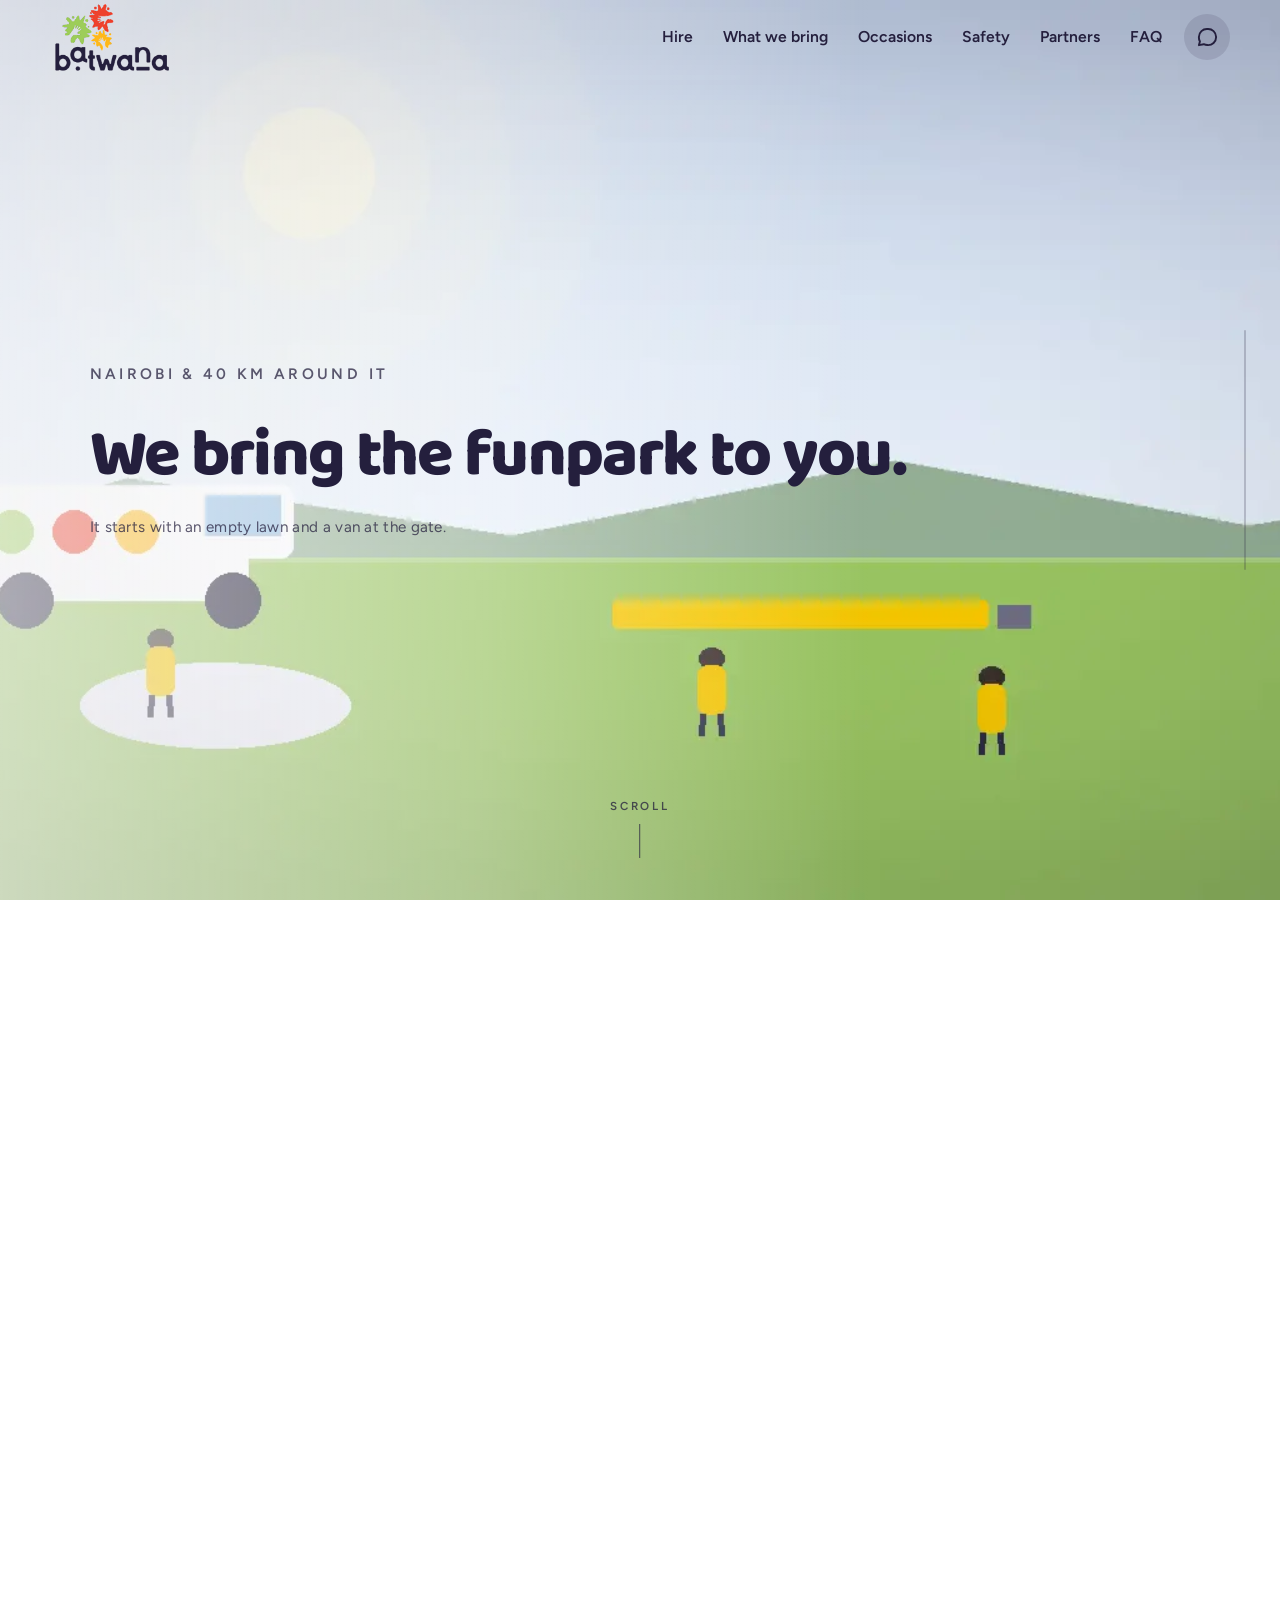
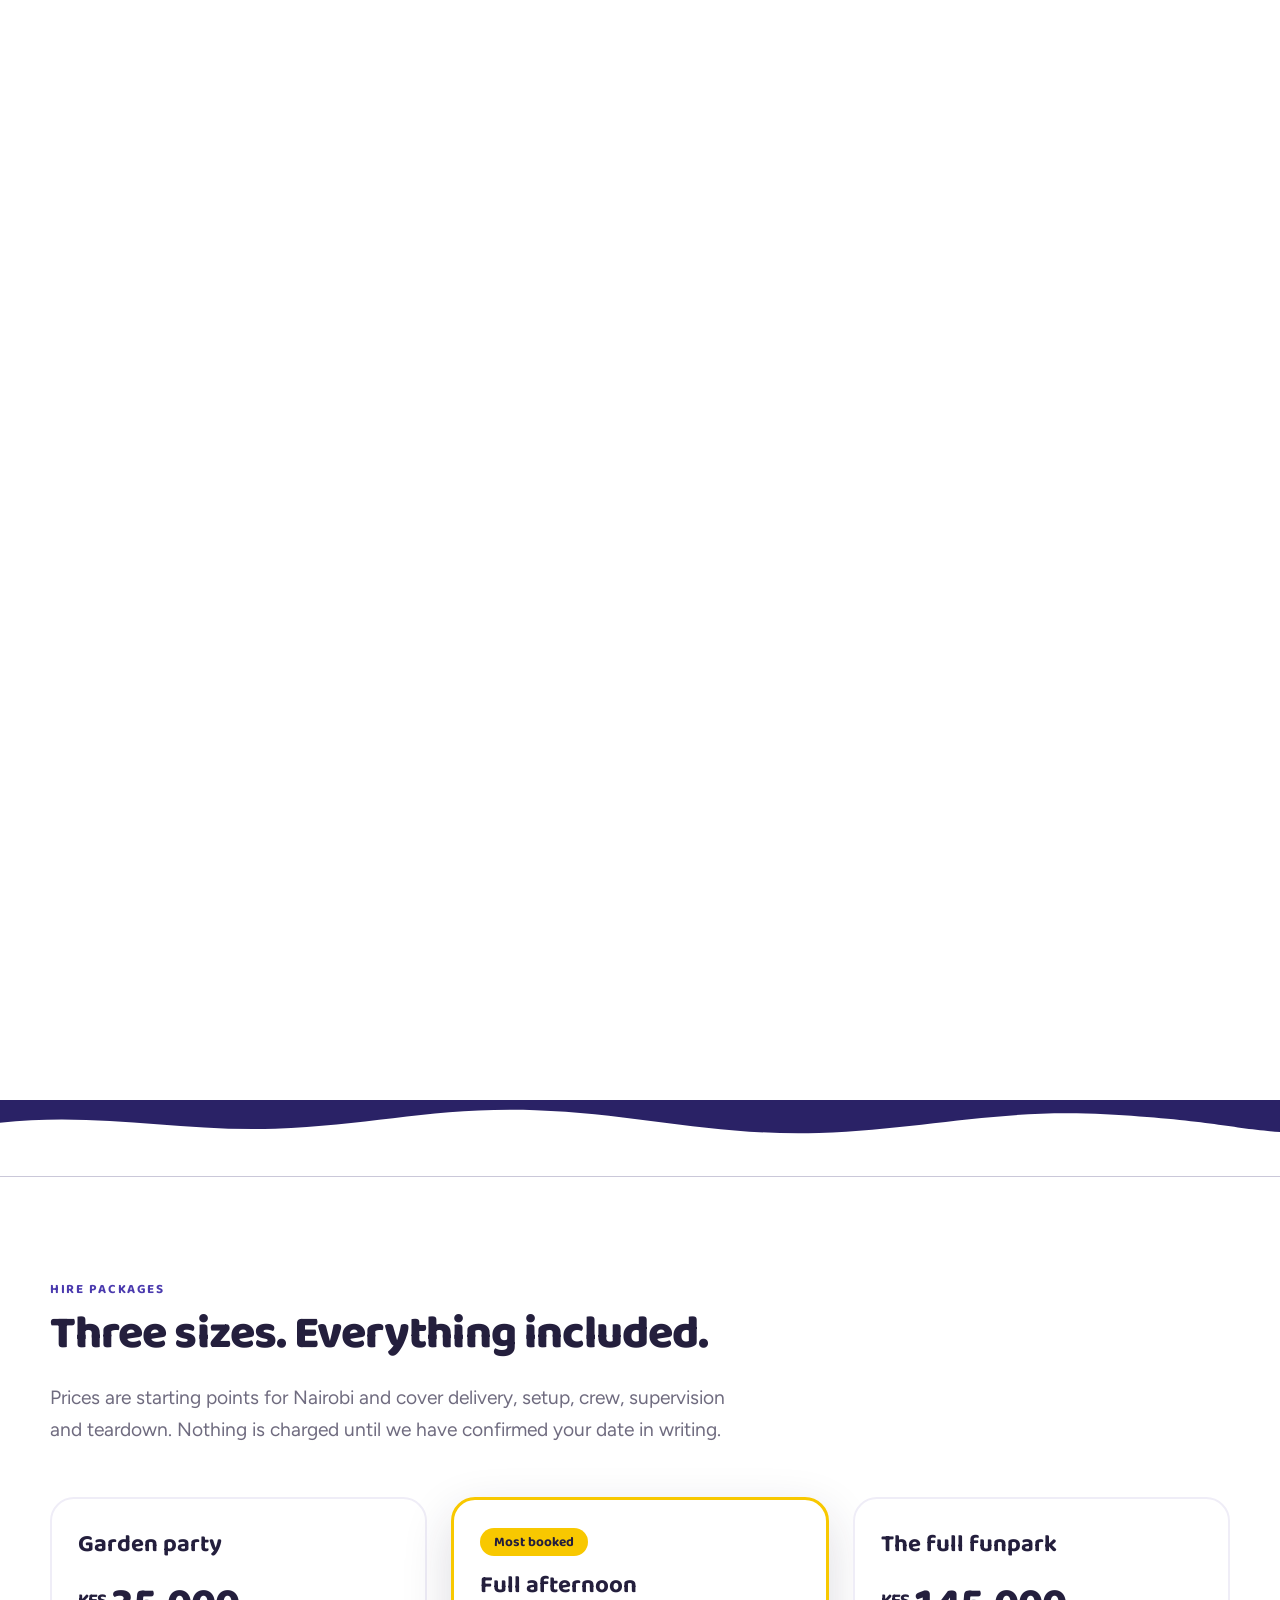
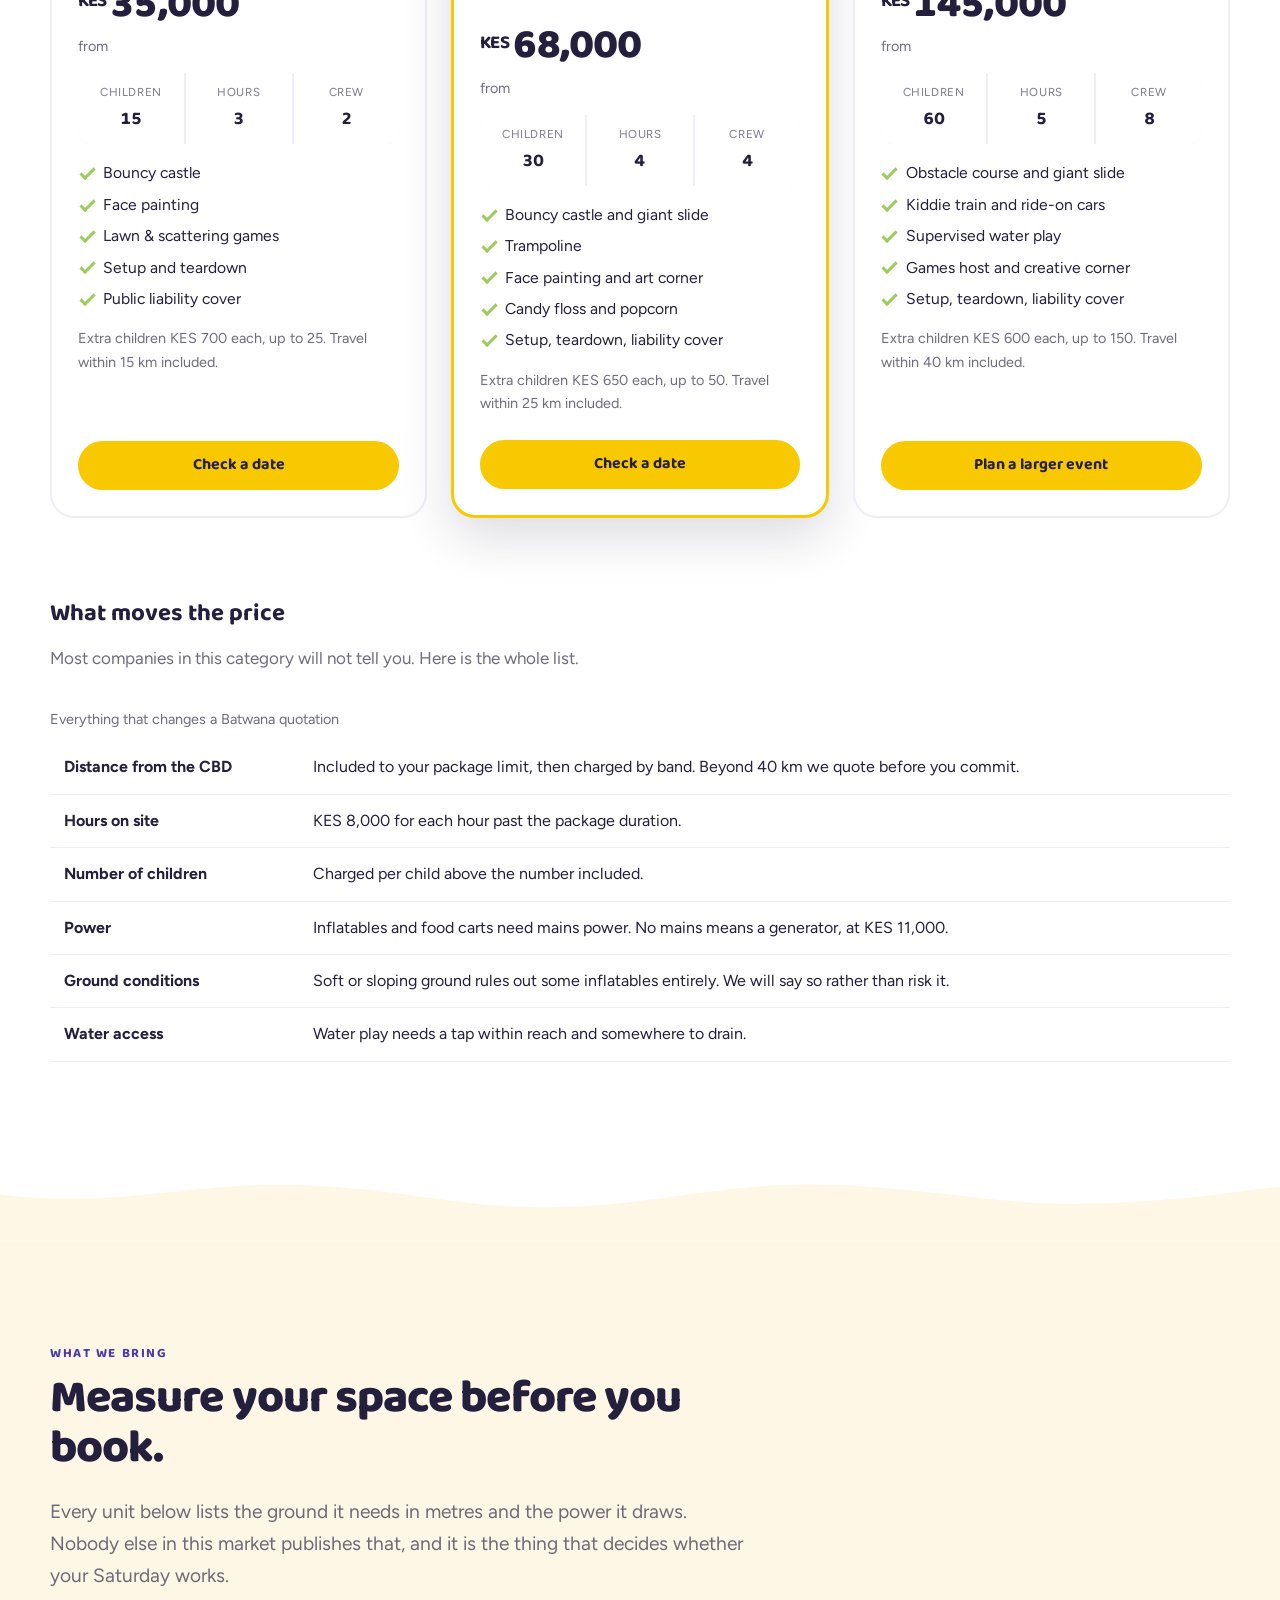
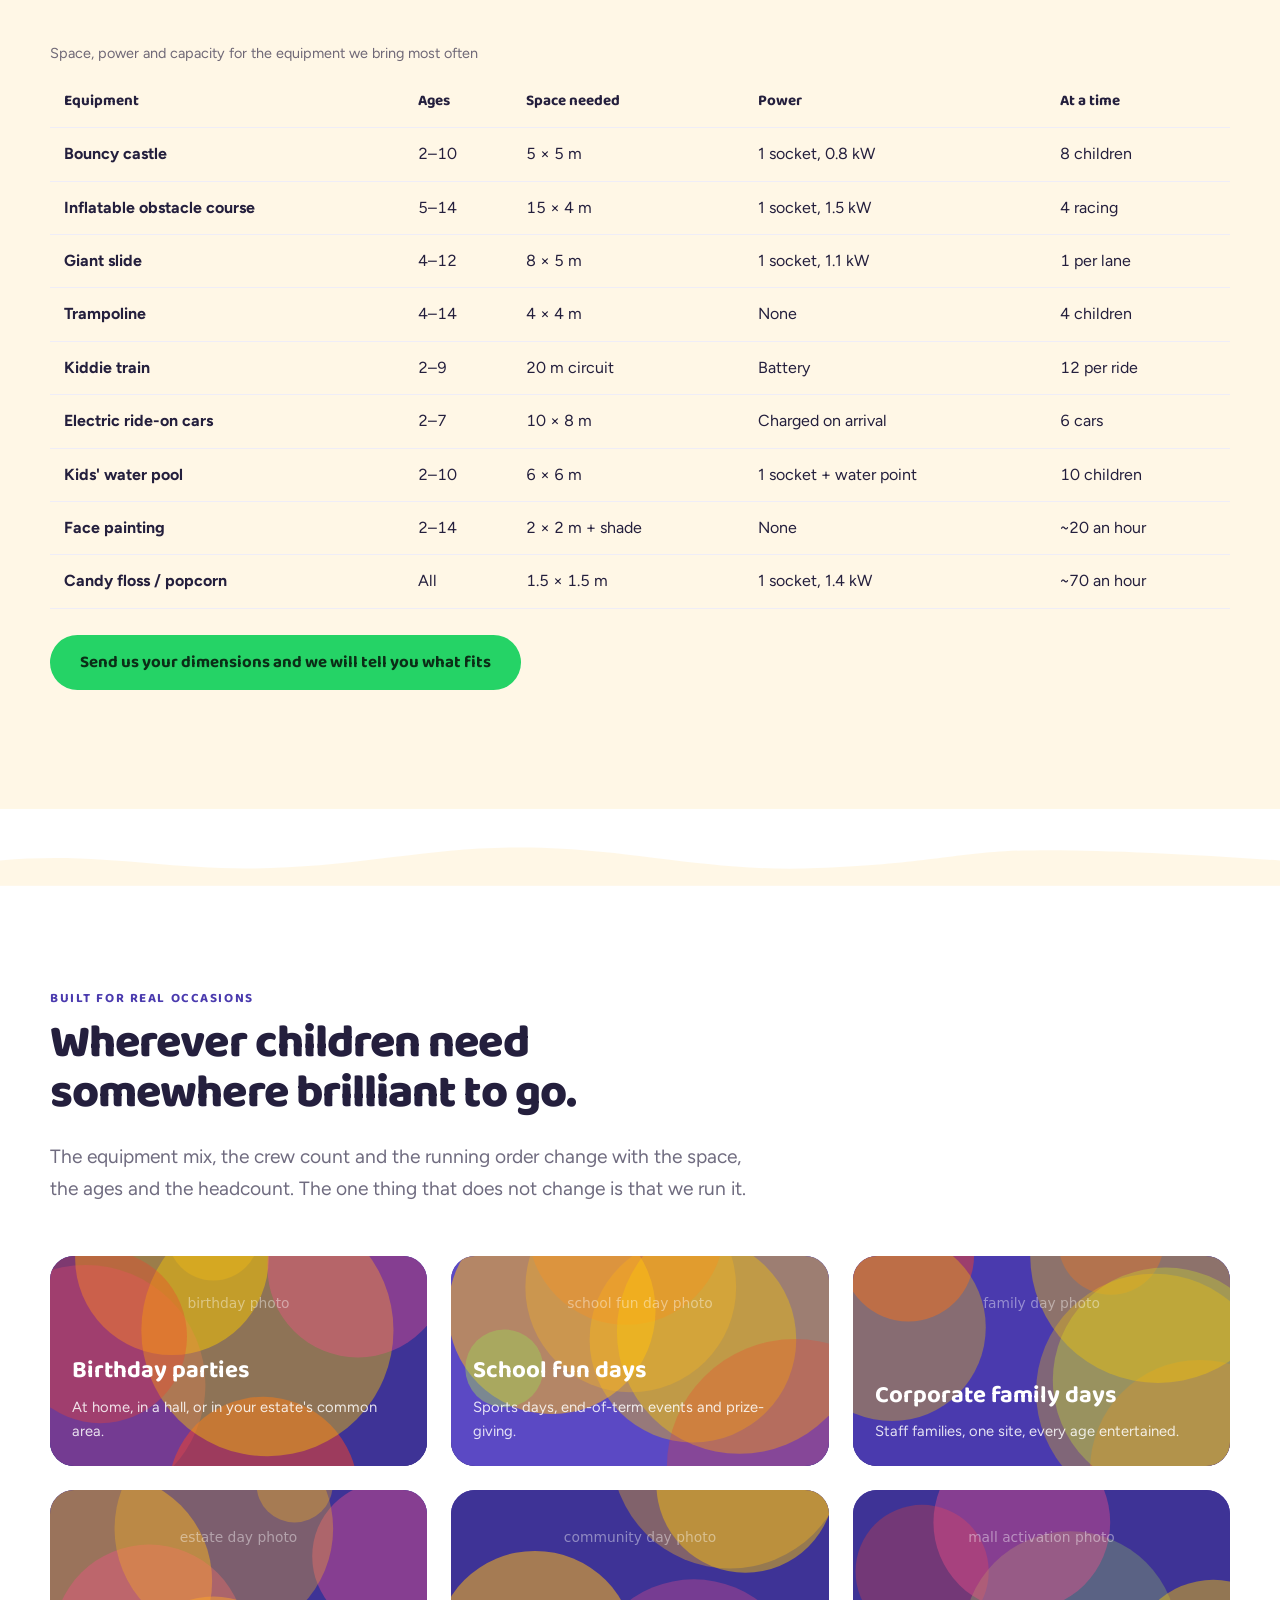
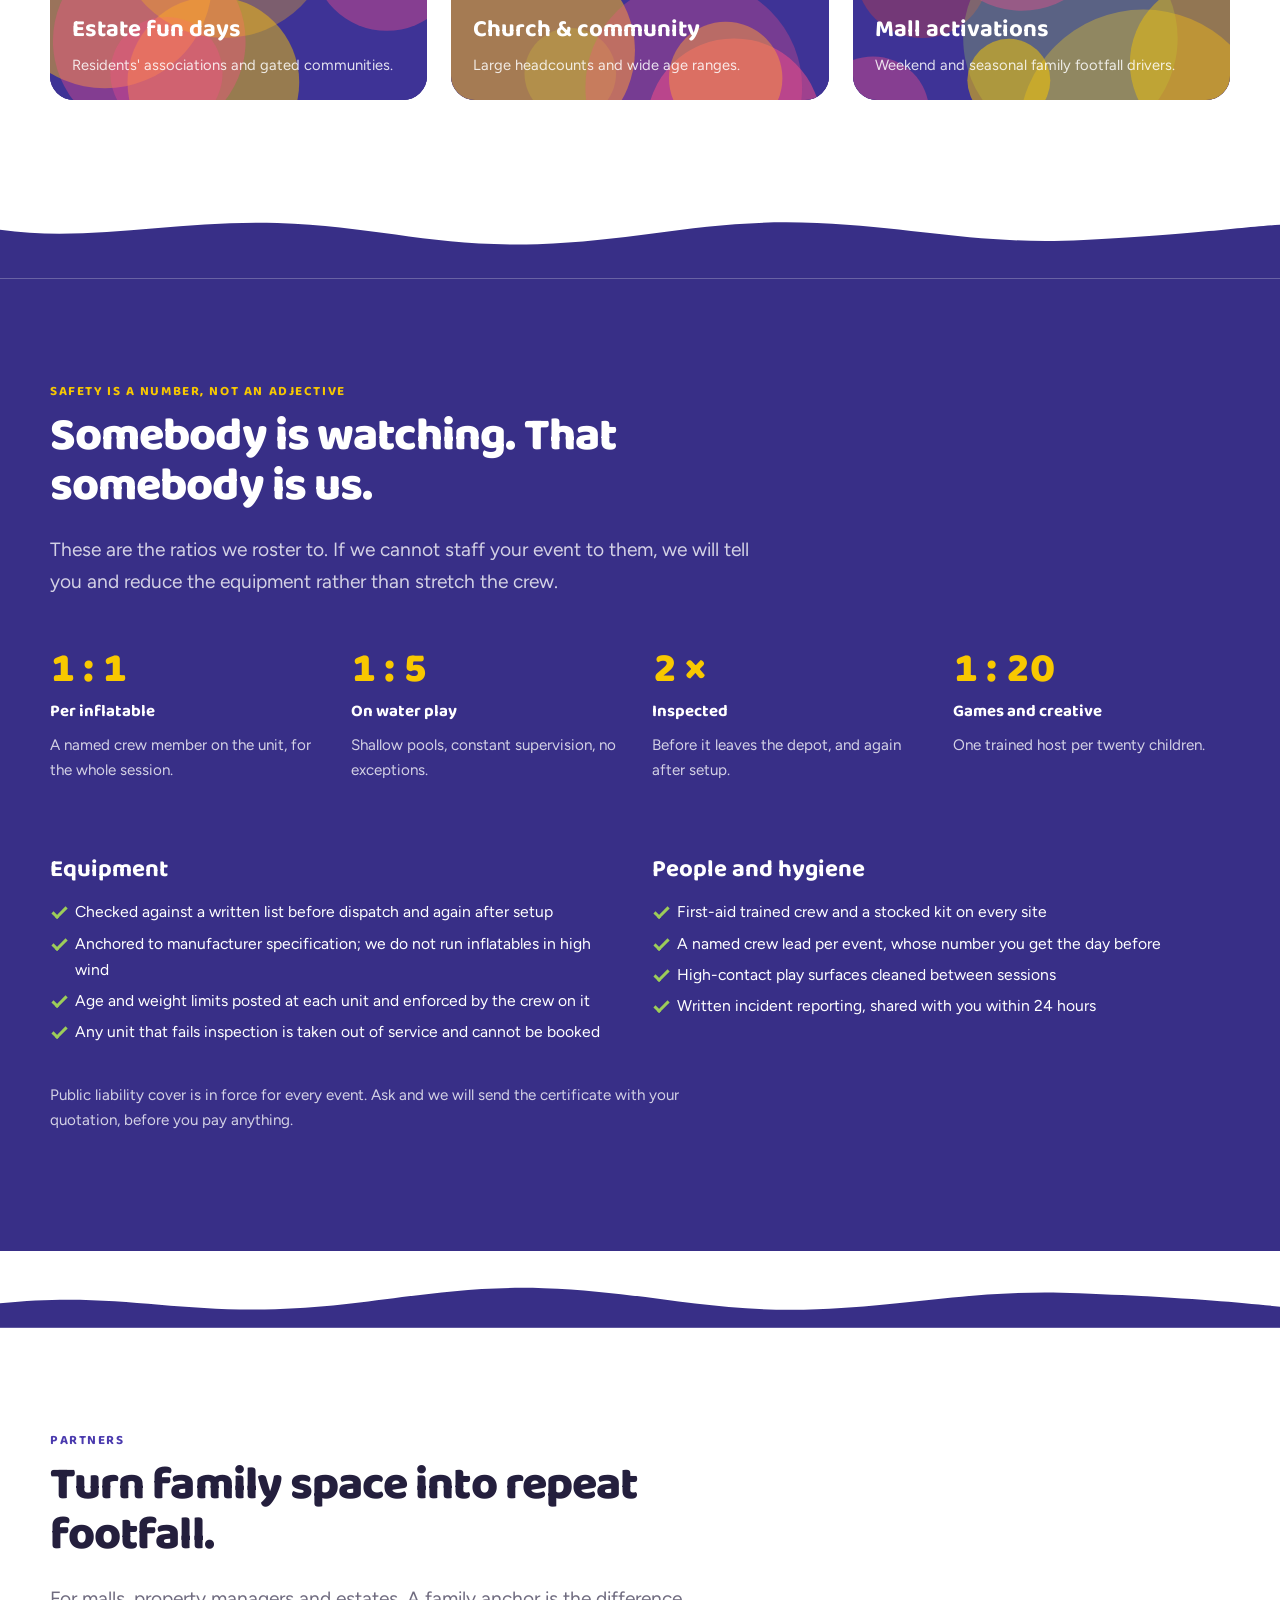
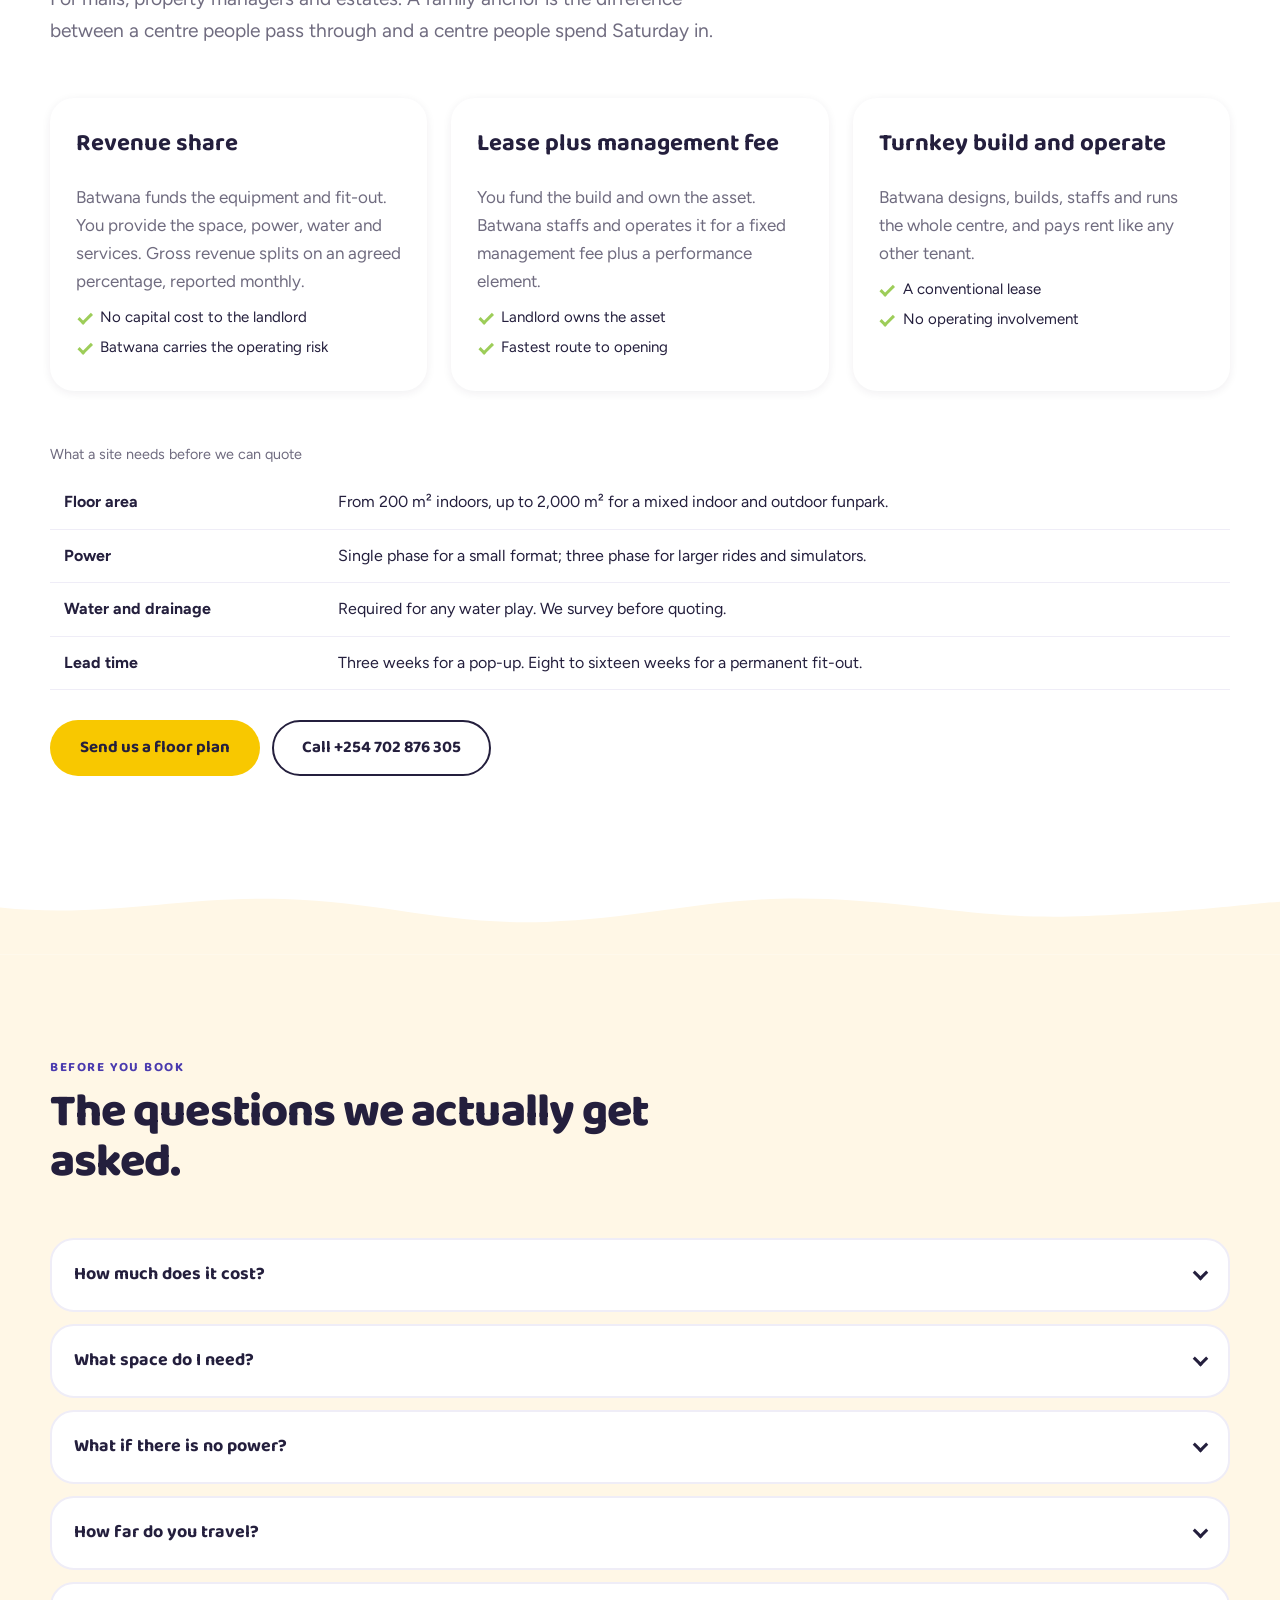
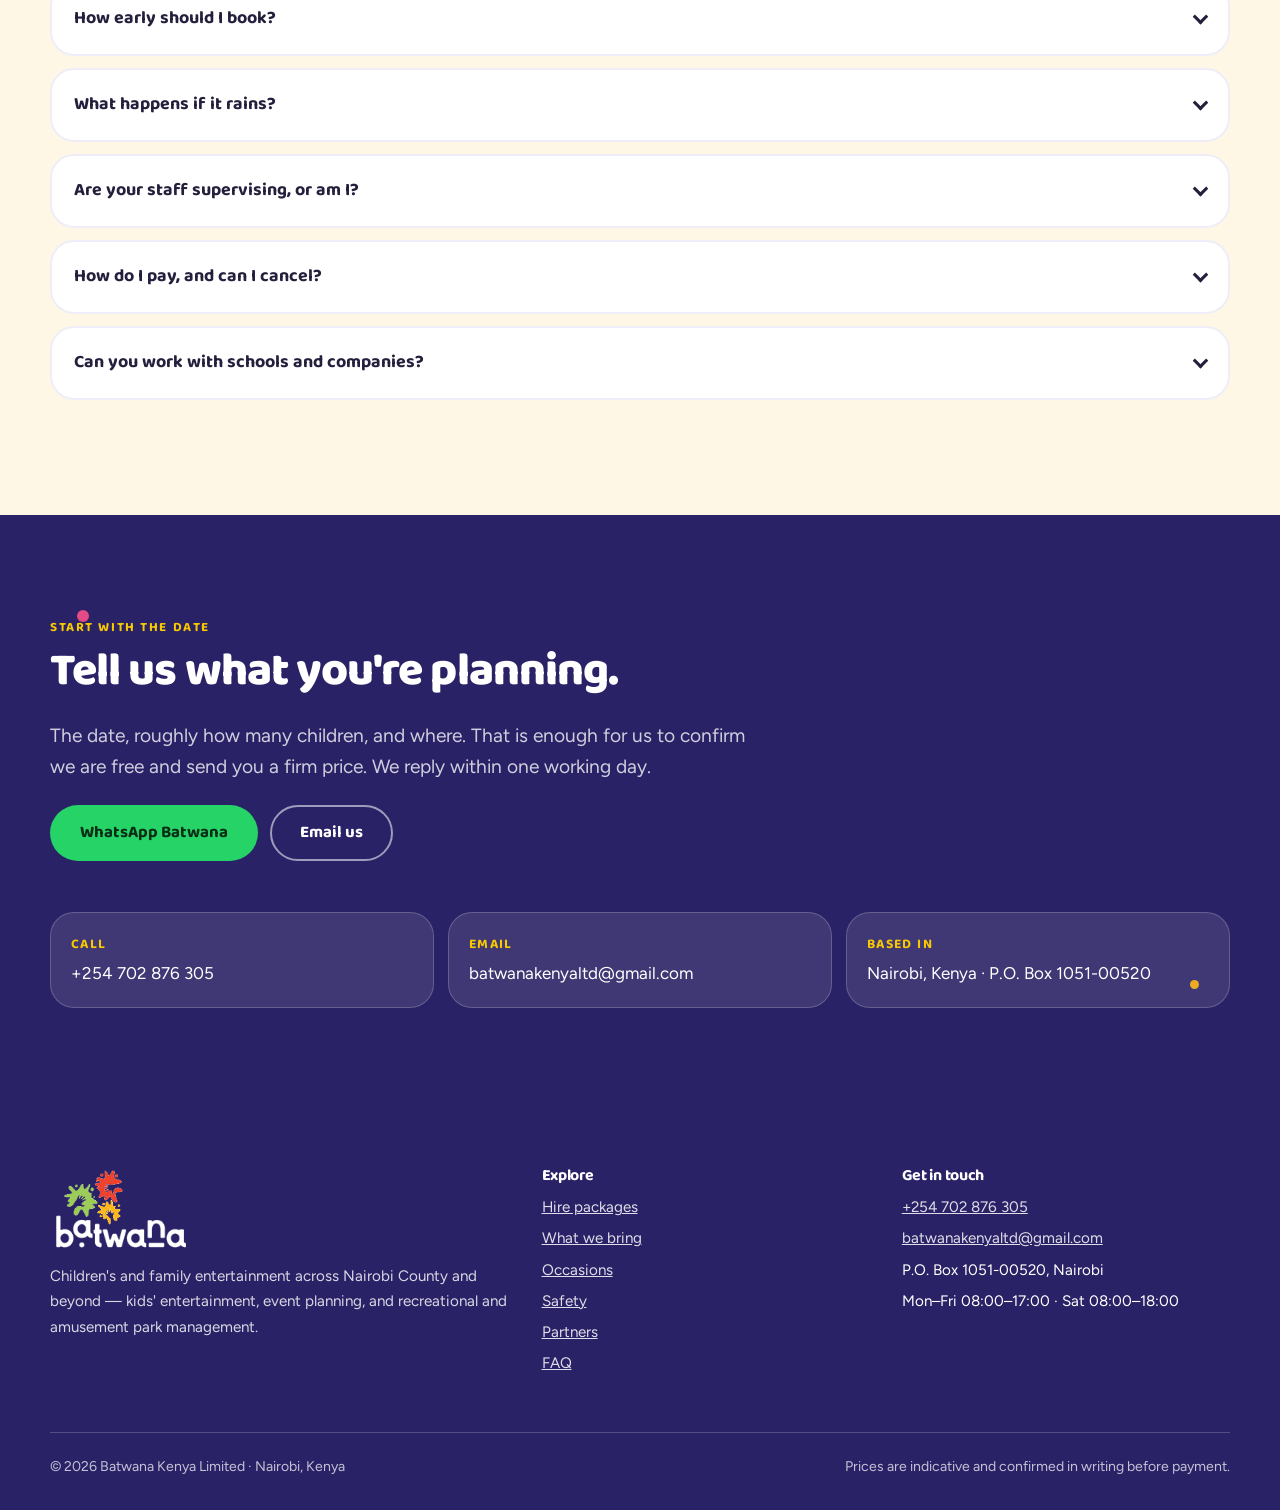
==== commit d5d286dc: "Implement Batwana V3 overhaul" ====
--- a/index.html
+++ b/index.html
@@ -15,11 +15,15 @@
 <meta property="og:title" content="Batwana — children's funparks, brought to you.">
 <meta property="og:description" content="Inflatables, rides, water play, games and trained crew, delivered and run at your venue across Nairobi.">
 <meta property="og:url" content="https://dansamuka.github.io/batwana-web/">
-<meta property="og:image" content="https://dansamuka.github.io/batwana-web/assets/logo/batwana-logo-reversed.png">
+<meta property="og:image" content="https://dansamuka.github.io/batwana-web/assets/og-image.png">
+<meta property="og:image:width" content="1200">
+<meta property="og:image:height" content="630">
 <meta property="og:locale" content="en_KE">
-<meta name="twitter:card" content="summary">
-
+<meta name="twitter:card" content="summary_large_image">
+
+<link rel="icon" href="favicon.ico" sizes="any">
 <link rel="icon" href="favicon.png" type="image/png" sizes="32x32">
+<link rel="apple-touch-icon" href="assets/logo/icon-180.png">
 <link rel="manifest" href="site.webmanifest">
 
 <link rel="preconnect" href="https://fonts.googleapis.com">
@@ -27,6 +31,20 @@
 <link rel="preload" as="style" href="https://fonts.googleapis.com/css2?family=Baloo+2:wght@700;800&family=Figtree:wght@400;600&display=swap">
 <link rel="stylesheet" href="https://fonts.googleapis.com/css2?family=Baloo+2:wght@700;800&family=Figtree:wght@400;600&display=swap">
 
+<script>
+/* Connection tier, decided before paint. static = zero extra bytes. */
+(function(){
+  var c = navigator.connection || navigator.mozConnection || navigator.webkitConnection || {};
+  var et = c.effectiveType || '4g';
+  var tier =
+    matchMedia('(prefers-reduced-motion: reduce)').matches ? 'static' :
+    c.saveData                                              ? 'static' :
+    /^(slow-2g|2g)$/.test(et)                               ? 'static' :
+    et === '3g'                                             ? 'coarse' : 'full';
+  if (!window.requestAnimationFrame || !document.createElement('canvas').getContext) tier = 'static';
+  document.documentElement.setAttribute('data-tier', tier);
+})();
+</script>
 <style>
 /* ============================================================================
    BATWANA — design system
@@ -48,7 +66,7 @@
   --fs-lead:clamp(1.05rem,1rem + .3vw,1.2rem);
   --fs-fig:clamp(1.8rem,1.3rem + 2vw,2.6rem);
 
-  --max:1180px;
+  --max:1180px; --gutter:clamp(20px,5vw,40px);
   --band:clamp(64px,8vw,120px);
   --r-card:24px; --r-media:32px; --r-input:12px; --r-pill:999px;
   --shadow-1:0 2px 10px rgba(36,31,61,.07);
@@ -105,6 +123,84 @@
 }
 .skip:focus{top:16px}
 .sr{position:absolute!important;width:1px;height:1px;padding:0;margin:-1px;overflow:hidden;clip:rect(0 0 0 0);white-space:nowrap}
+
+
+/* ==========================================================================
+   SCROLL ACT — a sticky stage over a tall track, scrubbing an image sequence.
+   Replaces the static hero on 'coarse' and 'full'. On 'static' (reduced
+   motion, save-data, 2G, no rAF/canvas) the act never renders and the plain
+   hero below is used instead, so nobody on a bad connection pays for it.
+   ========================================================================== */
+.act{display:none}
+[data-tier="coarse"] .act,[data-tier="full"] .act{display:block}
+[data-tier="coarse"] .hero,[data-tier="full"] .hero{display:none}
+
+.act__track{position:relative;height:300vh}
+@media(max-width:820px){.act__track{height:240vh}}
+.act__stage{position:sticky;top:0;height:100svh;overflow:hidden;background:var(--indigo-900)}
+.act__canvas,.act__still{position:absolute;inset:0;width:100%;height:100%;object-fit:cover}
+.act__canvas{opacity:0;transition:opacity .35s var(--ease)}
+.act__canvas[data-live]{opacity:1}
+.act__still{filter:blur(18px) saturate(1.05);transform:scale(1.06)}
+
+.act__overlay{position:absolute;inset:0;pointer-events:none}
+.beat{position:absolute;inset:0;display:flex;padding:calc(var(--header-h) + 24px) var(--gutter) 96px;
+      opacity:0;transition:opacity .1s ease-out;will-change:opacity}
+.beat::before{content:"";position:absolute;inset:0;pointer-events:none;transition:opacity .3s var(--ease)}
+.beat--1::before,.beat--2::before{background:linear-gradient(90deg,rgba(255,255,255,.62) 0%,rgba(255,255,255,.34) 38%,rgba(255,255,255,0) 68%)}
+.beat--2::before{background:radial-gradient(ellipse 70% 55% at 50% 50%,rgba(255,255,255,.60),rgba(255,255,255,0) 72%)}
+.beat--3::before{background:linear-gradient(90deg,rgba(29,26,64,.72) 0%,rgba(29,26,64,.40) 42%,rgba(29,26,64,0) 72%)}
+.beat__inner{position:relative}
+.beat--1{align-items:center;justify-content:flex-start}
+.beat--2{align-items:center;justify-content:center;text-align:center}
+.beat--3{align-items:center;justify-content:flex-start}
+@media(min-width:1000px){
+  .beat--1,.beat--3{padding-left:clamp(40px,7vw,128px);padding-right:clamp(40px,7vw,128px)}
+}
+.beat__inner{max-width:min(900px,92vw)}
+.beat--2 .beat__inner{max-width:min(980px,92vw)}
+
+/* Children rise as their beat becomes legible. */
+.st{opacity:0;transform:translateY(24px);transition:opacity .8s cubic-bezier(.16,1,.3,1),transform .8s cubic-bezier(.16,1,.3,1)}
+.beat[data-on] .st{opacity:1;transform:none}
+
+.beat h2{font-size:clamp(2.1rem,5.2vw,4.9rem);line-height:1.06;letter-spacing:-.025em;margin:0 0 .35em;font-weight:800}
+.beat--2 h2{font-size:clamp(1.6rem,4.2vw,3.6rem);font-weight:700;line-height:1.22;letter-spacing:-.015em}
+.beat p.sub{font-size:clamp(.95rem,1.1vw,1.15rem);letter-spacing:.22em;text-transform:uppercase;margin:0;font-weight:600}
+.beat .btnrow{margin-top:30px;pointer-events:auto}
+.beat--dark h2,.beat--dark .sub{color:var(--ink)}
+.beat--dark .sub{color:color-mix(in srgb,var(--ink) 74%,transparent)}
+.beat--light h2{color:#fff;text-shadow:0 2px 26px rgba(20,16,44,.55)}
+.beat--light .sub{color:rgba(255,255,255,.82)}
+.act__strip{display:flex;flex-wrap:wrap;gap:8px 26px;margin-top:26px;padding:20px 0 0;font-size:.95rem;
+  border-top:1px solid rgba(255,255,255,.34);color:#fff;max-width:none;text-shadow:0 1px 12px rgba(20,16,44,.85)}
+.act__strip b{font-family:var(--display);font-weight:700;color:var(--yellow)}
+
+/* Scroll hint, fades out as soon as the reader moves. */
+.act__hint{position:absolute;left:50%;bottom:26px;transform:translateX(-50%);display:flex;flex-direction:column;
+  align-items:center;gap:8px;font-size:.72rem;letter-spacing:.24em;text-transform:uppercase;font-weight:600;
+  color:var(--ink);opacity:.75;transition:opacity .4s var(--ease),color .5s var(--ease)}
+.act__hint[data-gone]{opacity:0}
+.act__hint span{display:block;width:1px;height:34px;background:currentColor;transform-origin:top;
+  animation:hintdrop 1.9s var(--ease) infinite}
+@keyframes hintdrop{0%{transform:scaleY(0);opacity:0}45%{transform:scaleY(1);opacity:1}100%{transform:scaleY(1);opacity:0}}
+
+/* Progress rail — the only chrome that tells you how long the act is. */
+.act__rail{position:absolute;right:clamp(16px,3vw,34px);top:50%;transform:translateY(-50%);
+  width:2px;height:min(34vh,240px);background:rgba(36,31,61,.22);border-radius:2px;overflow:hidden}
+.act__rail i{display:block;width:100%;background:var(--yellow);height:0%;border-radius:2px}
+@media(max-width:820px){.act__rail{display:none}}
+
+/* Header behaviour during the act: no solid bar, colour flips with the light. */
+.hdr--onact{background:transparent!important;box-shadow:none!important}
+.hdr--ink .links a,.hdr--ink .iconbtn{color:var(--ink)}
+.hdr--ink .iconbtn{background:rgba(36,31,61,.12)}
+.hdr--ink .iconbtn:hover{background:rgba(36,31,61,.22)}
+.brand{position:relative}
+.brand img{transition:opacity .5s var(--ease)}
+.brand .brand--ink{position:absolute;inset:0;opacity:0}
+.hdr--ink .brand .brand--rev{opacity:0}
+.hdr--ink .brand .brand--ink{opacity:1}
 
 /* ---------- header ---------- */
 .hdr{
@@ -325,7 +421,8 @@
 <header class="hdr" id="hdr">
   <div class="wrap">
     <a class="brand" href="#top" aria-label="Batwana — home">
-      <img src="assets/logo/batwana-logo-reversed.png" width="124" height="73" alt="Batwana">
+      <img class="brand--rev" src="assets/logo/batwana-logo-reversed.png" width="124" height="73" alt="Batwana">
+      <img class="brand--ink" src="assets/logo/batwana-logo.png" width="124" height="73" alt="" aria-hidden="true">
     </a>
     <nav class="links" aria-label="Main">
       <a href="#hire">Hire</a>
@@ -374,7 +471,56 @@
 <main id="main">
 <span id="top"></span>
 
-<!-- ============================ HERO ============================ -->
+
+<!-- ============================ SCROLL ACT ============================ -->
+<section class="act" id="act" aria-label="How a Batwana day comes together">
+  <div class="act__track" id="act-track">
+    <div class="act__stage">
+      <img class="act__still" src="assets/act/still.webp" alt="" width="1280" height="720" fetchpriority="high">
+      <canvas class="act__canvas" id="act-canvas" width="1280" height="720" role="img"
+              aria-label="An empty lawn becomes a Batwana funpark: the van arrives, the castle inflates, the pool fills, children arrive, and the lanterns come on at dusk."></canvas>
+
+      <div class="act__overlay">
+        <div class="beat beat--1 beat--dark" data-beat="1">
+          <div class="beat__inner">
+            <p class="sub st" style="transition-delay:0ms">Nairobi &amp; 40 km around it</p>
+            <h2 class="st" style="transition-delay:120ms;margin-top:.5em">We bring the funpark to you.</h2>
+            <p class="sub st" style="transition-delay:260ms;letter-spacing:.02em;text-transform:none;font-weight:400;max-width:44ch">
+              It starts with an empty lawn and a van at the gate.</p>
+          </div>
+        </div>
+
+        <div class="beat beat--2 beat--dark" data-beat="2">
+          <div class="beat__inner">
+            <h2 class="st" style="transition-delay:0ms">We set it up. We run it.<br>We take it away again.</h2>
+            <p class="sub st" style="transition-delay:200ms;letter-spacing:.02em;text-transform:none;font-weight:400;margin-inline:auto;max-width:46ch">
+              Crew on site 90 minutes early. One crew member on every inflatable, for the whole session.</p>
+          </div>
+        </div>
+
+        <div class="beat beat--3 beat--light" data-beat="3">
+          <div class="beat__inner">
+            <h2 class="st" style="transition-delay:0ms">You host.<br>We work.</h2>
+            <div class="btnrow st" style="transition-delay:170ms">
+              <a class="btn" href="https://wa.me/254702876305?text=Hi%20Batwana%2C%20I%27d%20like%20to%20check%20a%20date.%20Date%3A%20%2C%20children%3A%20%2C%20location%3A%20" target="_blank" rel="noopener">Check a date</a>
+              <a class="btn btn--ghost" href="#equipment">See what we bring</a>
+            </div>
+            <p class="act__strip st" style="transition-delay:320ms">
+              <span><b>From KES 35,000</b> for a garden party</span>
+              <span><b>1 crew member</b> on every inflatable</span>
+              <span><b>1 working day</b> to reply</span>
+            </p>
+          </div>
+        </div>
+      </div>
+
+      <div class="act__rail" aria-hidden="true"><i id="act-rail"></i></div>
+      <p class="act__hint" id="act-hint" aria-hidden="true">Scroll<span></span></p>
+    </div>
+  </div>
+</section>
+
+<!-- ============================ HERO (static-tier fallback) ============================ -->
 <section class="hero" id="hero">
   <div class="hero__bg"><img src="assets/photos/hero.svg" alt="" width="1600" height="900" fetchpriority="high"></div>
   <div class="confetti" aria-hidden="true">
@@ -778,8 +924,8 @@
   "url":"https://dansamuka.github.io/batwana-web/",
   "telephone":"+254702876305",
   "email":"batwanakenyaltd@gmail.com",
-  "image":"https://dansamuka.github.io/batwana-web/assets/logo/batwana-logo-reversed.png",
-  "logo":"https://dansamuka.github.io/batwana-web/assets/logo/batwana-logo-reversed.png",
+  "image":"https://dansamuka.github.io/batwana-web/assets/og-image.png",
+  "logo":"https://dansamuka.github.io/batwana-web/assets/logo/batwana-logo.png",
   "priceRange":"KES 35,000 – KES 145,000+",
   "currenciesAccepted":"KES",
   "paymentAccepted":"M-PESA, Cash, Invoice",
@@ -822,7 +968,7 @@
 
   /* header background on scroll */
   var hdr = document.getElementById('hdr');
-  function onScroll(){ hdr.classList.toggle('stuck', scrollY > 60); }
+  function onScroll(){ hdr.classList.toggle('stuck', scrollY > 60 && !hdr.classList.contains('hdr--onact')); }
   onScroll(); addEventListener('scroll', onScroll, {passive:true});
 
   /* hero splats land once per session */
@@ -894,6 +1040,154 @@
     last = y;
   }, {passive:true});
 
+
+  /* ======================================================================
+     SCROLL ACT — image-sequence scrubbing.
+
+     The frame-rate-independent lerp is the whole trick. A naive
+     `current += (target-current)*0.1` runs at a different speed on a 120Hz
+     phone than a 60Hz one; the exponential form is correct at any refresh.
+
+     No video element, no WebCodecs, no mp4box: 72 progressively-loaded WebP
+     frames total ~780 KB and start scrubbing after the first 12 arrive.
+     ====================================================================== */
+  var act = document.getElementById('act');
+  var tier = document.documentElement.getAttribute('data-tier');
+
+  if (act && tier !== 'static') {
+    var LERP_TAU = 8, SNAP = 0.002;
+    var N = 72, COARSE_STEP = 6;
+    var track  = document.getElementById('act-track');
+    var canvas = document.getElementById('act-canvas');
+    var ctx    = canvas.getContext('2d', { alpha: false });
+    var rail   = document.getElementById('act-rail');
+    var hint   = document.getElementById('act-hint');
+    var beats  = [].slice.call(act.querySelectorAll('.beat'));
+    var hdr2   = document.getElementById('hdr');
+
+    var frames = new Array(N);          // Image | undefined
+    var loaded = 0, live = false;
+    var current = 0, target = 0, last = performance.now();
+    var span = 1, trackTop = 0;
+
+    function measure(){
+      var r = track.getBoundingClientRect();
+      trackTop = r.top + scrollY;
+      span = Math.max(1, track.offsetHeight - innerHeight);
+    }
+    measure();
+    addEventListener('resize', measure);
+    addEventListener('orientationchange', measure);
+
+    function progress(){
+      return Math.min(1, Math.max(0, (scrollY - trackTop) / span));
+    }
+
+    function src(i){ return 'assets/act/f' + String(i).padStart(3,'0') + '.webp'; }
+
+    function load(i, done){
+      if (frames[i]) { done && done(); return; }
+      var img = new Image();
+      img.decoding = 'async';
+      img.onload = function(){ frames[i] = img; loaded++; done && done(); };
+      img.onerror = function(){ done && done(); };
+      img.src = src(i);
+    }
+
+    /* Coarse pass first: every 6th frame makes the act scrubbable in ~130 KB. */
+    var coarse = [];
+    for (var i = 0; i < N; i += COARSE_STEP) coarse.push(i);
+    if (coarse[coarse.length-1] !== N-1) coarse.push(N-1);
+
+    var pending = coarse.length;
+    coarse.forEach(function(i){
+      load(i, function(){
+        if (--pending === 0) {
+          live = true;
+          canvas.setAttribute('data-live','');
+          if (tier === 'full') fill();
+        }
+      });
+    });
+
+    /* Then fill in the rest, nearest-to-viewer first, two at a time. */
+    function fill(){
+      var rest = [];
+      for (var i = 0; i < N; i++) if (!frames[i]) rest.push(i);
+      var at = 0, inflight = 0;
+      (function pump(){
+        while (inflight < 2 && at < rest.length) {
+          inflight++;
+          load(rest[at++], function(){ inflight--; pump(); });
+        }
+      })();
+    }
+
+    /* Nearest frame that has actually arrived. */
+    function nearest(t){
+      var i = Math.round(t * (N - 1));
+      if (frames[i]) return frames[i];
+      for (var d = 1; d < N; d++) {
+        if (frames[i-d]) return frames[i-d];
+        if (frames[i+d]) return frames[i+d];
+      }
+      return null;
+    }
+
+    function paint(t){
+      var f = nearest(t);
+      if (!f) return;
+      ctx.drawImage(f, 0, 0, canvas.width, canvas.height);
+    }
+
+    /* Sequential beats: each fully clears before the next begins. The gaps
+       between the ramps are deliberate — they read as a cut, not a dissolve. */
+    function s1(p){ return p < 0.20 ? 1 : Math.max(0, 1 - (p - 0.20) / 0.08); }
+    function s2(p){
+      if (p < 0.32) return 0;
+      if (p < 0.40) return (p - 0.32) / 0.08;
+      if (p < 0.55) return 1;
+      return Math.max(0, 1 - (p - 0.55) / 0.08);
+    }
+    function s3(p){
+      if (p < 0.67) return 0;
+      if (p < 0.75) return (p - 0.67) / 0.08;
+      return 1;
+    }
+
+    var inAct = false;
+    function tick(now){
+      var dt = Math.min(0.1, (now - last) / 1000); last = now;
+      var p = progress();
+
+      if (reduced) current = p;
+      else {
+        current += (p - current) * (1 - Math.exp(-dt * LERP_TAU));
+        if (Math.abs(p - current) < SNAP) current = p;
+      }
+      if (live) paint(current);
+
+      var o = [s1(p), s2(p), s3(p)];
+      for (var k = 0; k < 3; k++) {
+        beats[k].style.opacity = o[k];
+        if (o[k] > 0.3) beats[k].setAttribute('data-on',''); else beats[k].removeAttribute('data-on');
+      }
+
+      rail.style.height = (p * 100).toFixed(1) + '%';
+      if (p > 0.02) hint.setAttribute('data-gone',''); else hint.removeAttribute('data-gone');
+
+      /* Header: no solid bar while the act is on screen, and the type flips
+         with the light at the same point the third beat takes over. */
+      var over = scrollY < trackTop + span + innerHeight * 0.2;
+      if (over !== inAct) { inAct = over; hdr2.classList.toggle('hdr--onact', over); }
+      if (over) hdr2.classList.toggle('hdr--ink', p <= 0.55);
+      else hdr2.classList.remove('hdr--ink');
+
+      requestAnimationFrame(tick);
+    }
+    requestAnimationFrame(tick);
+  }
+
   /* copyright year can never go stale */
   document.getElementById('yr').textContent = new Date().getFullYear();
 })();
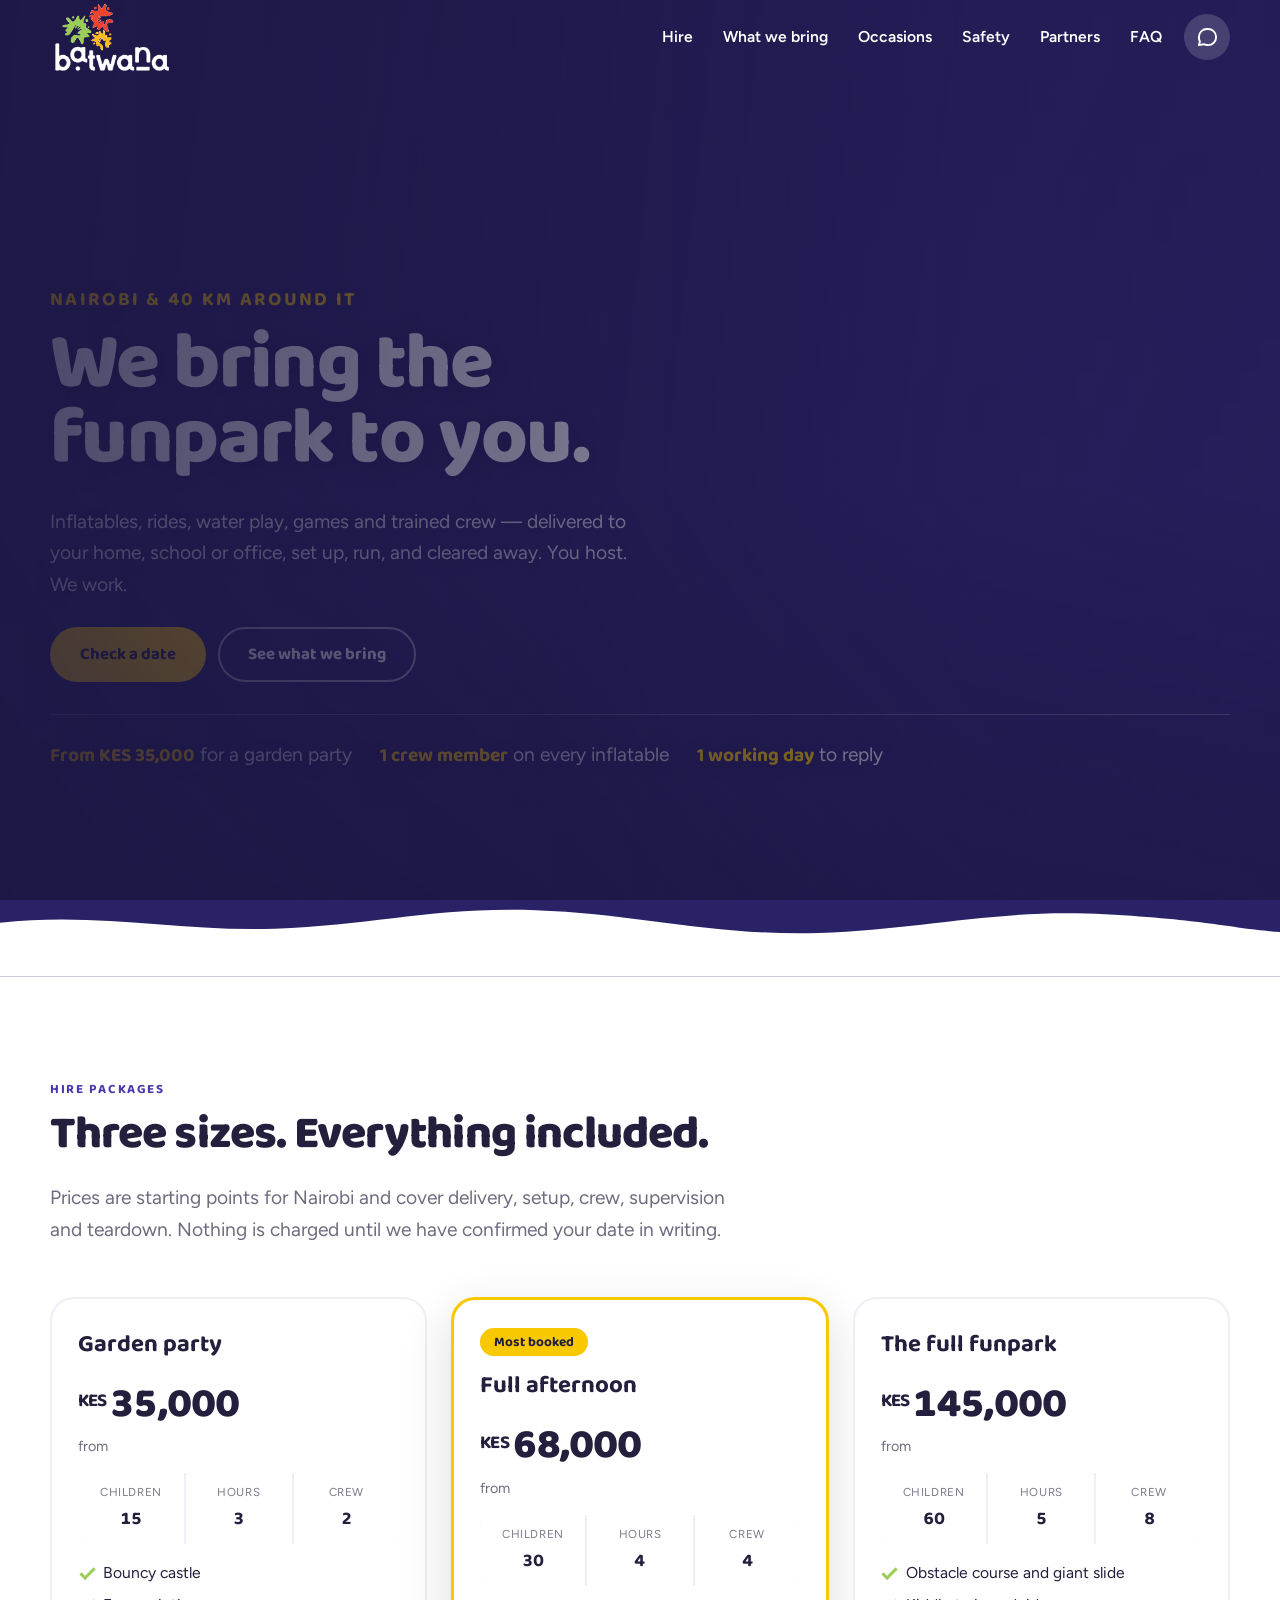
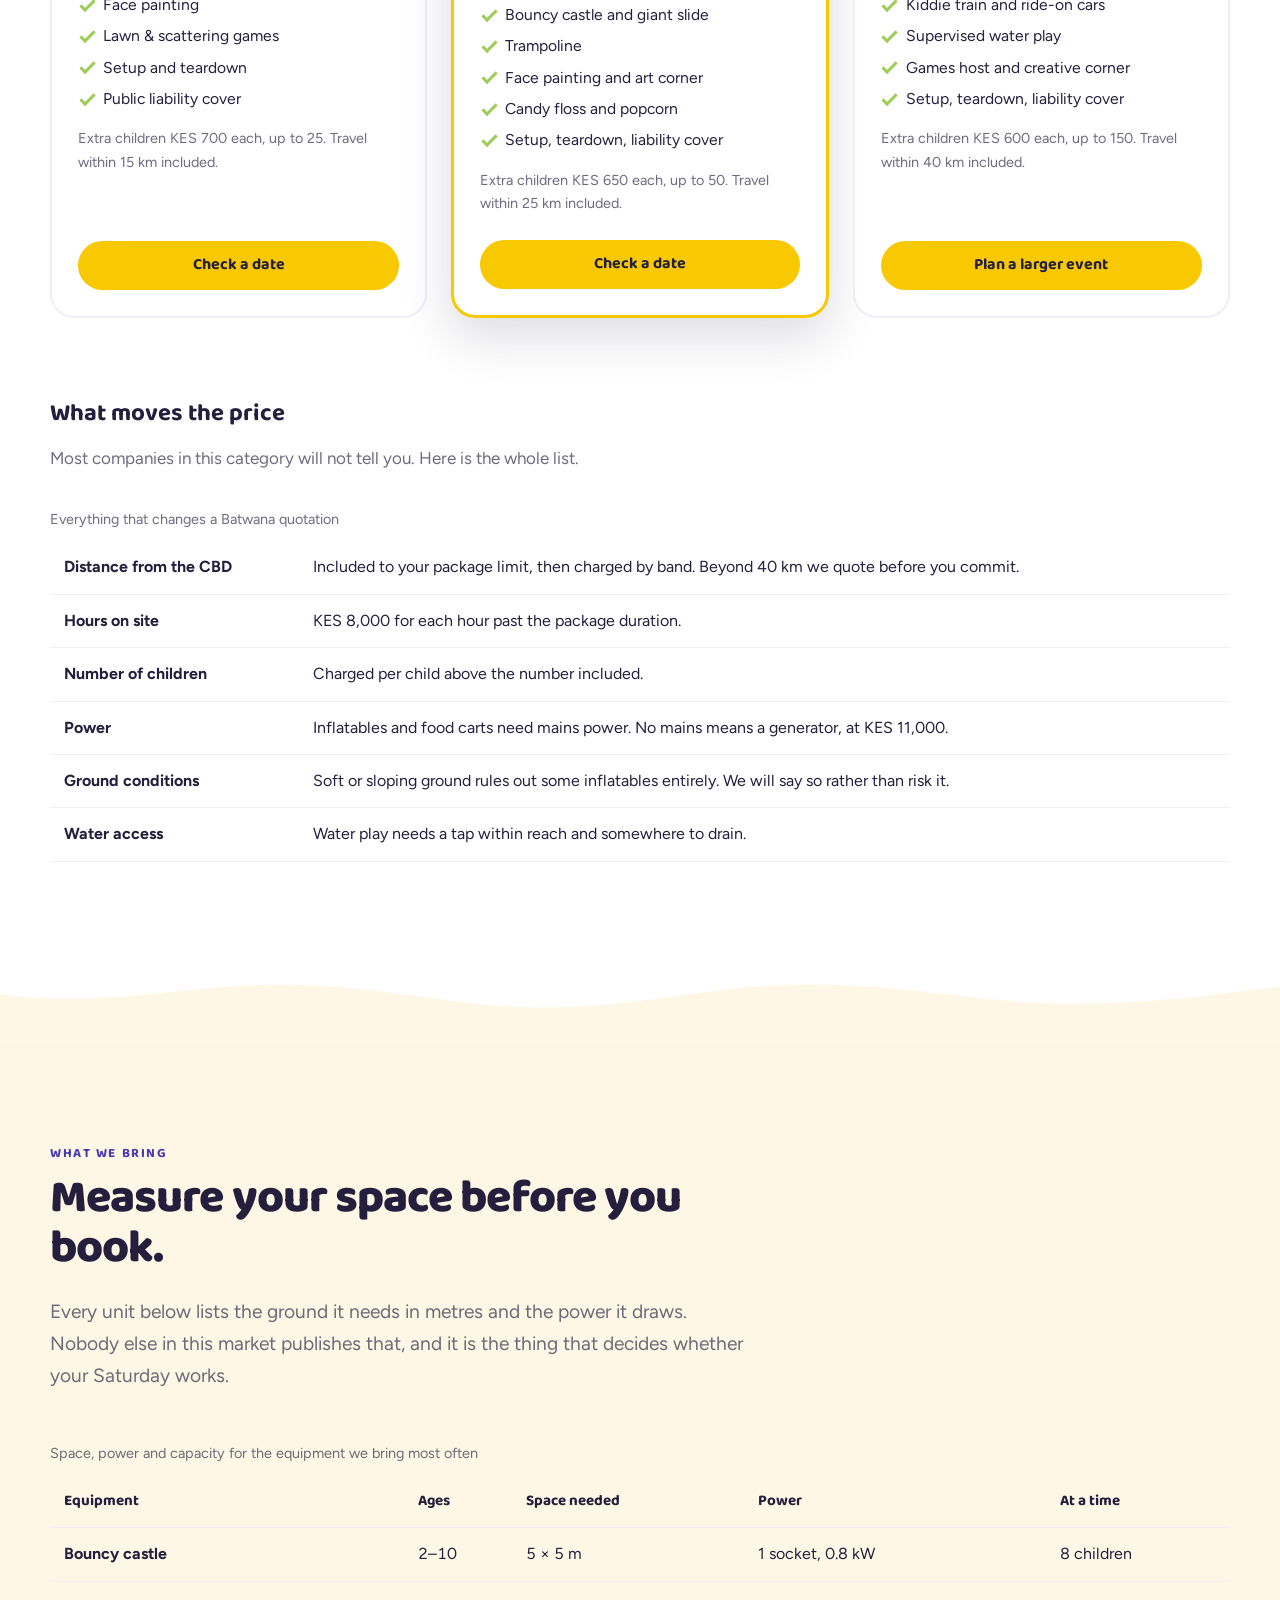
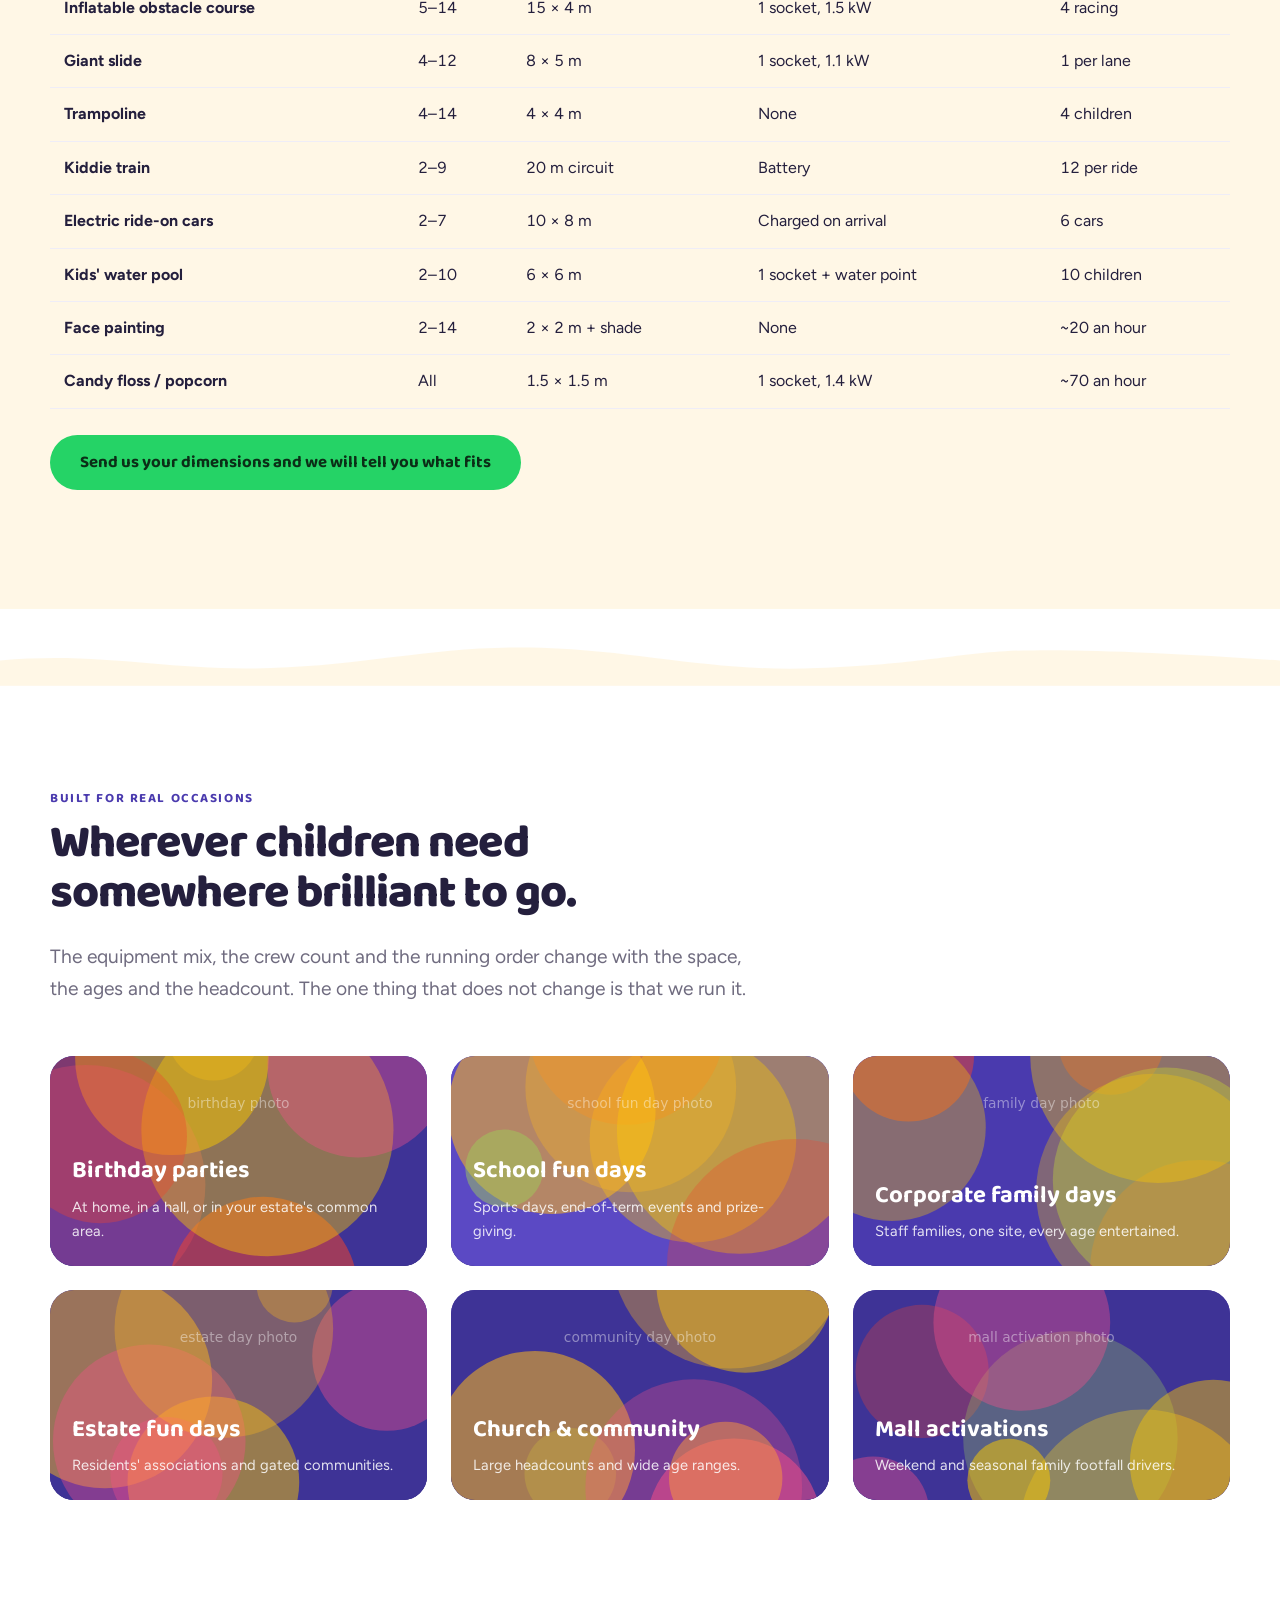
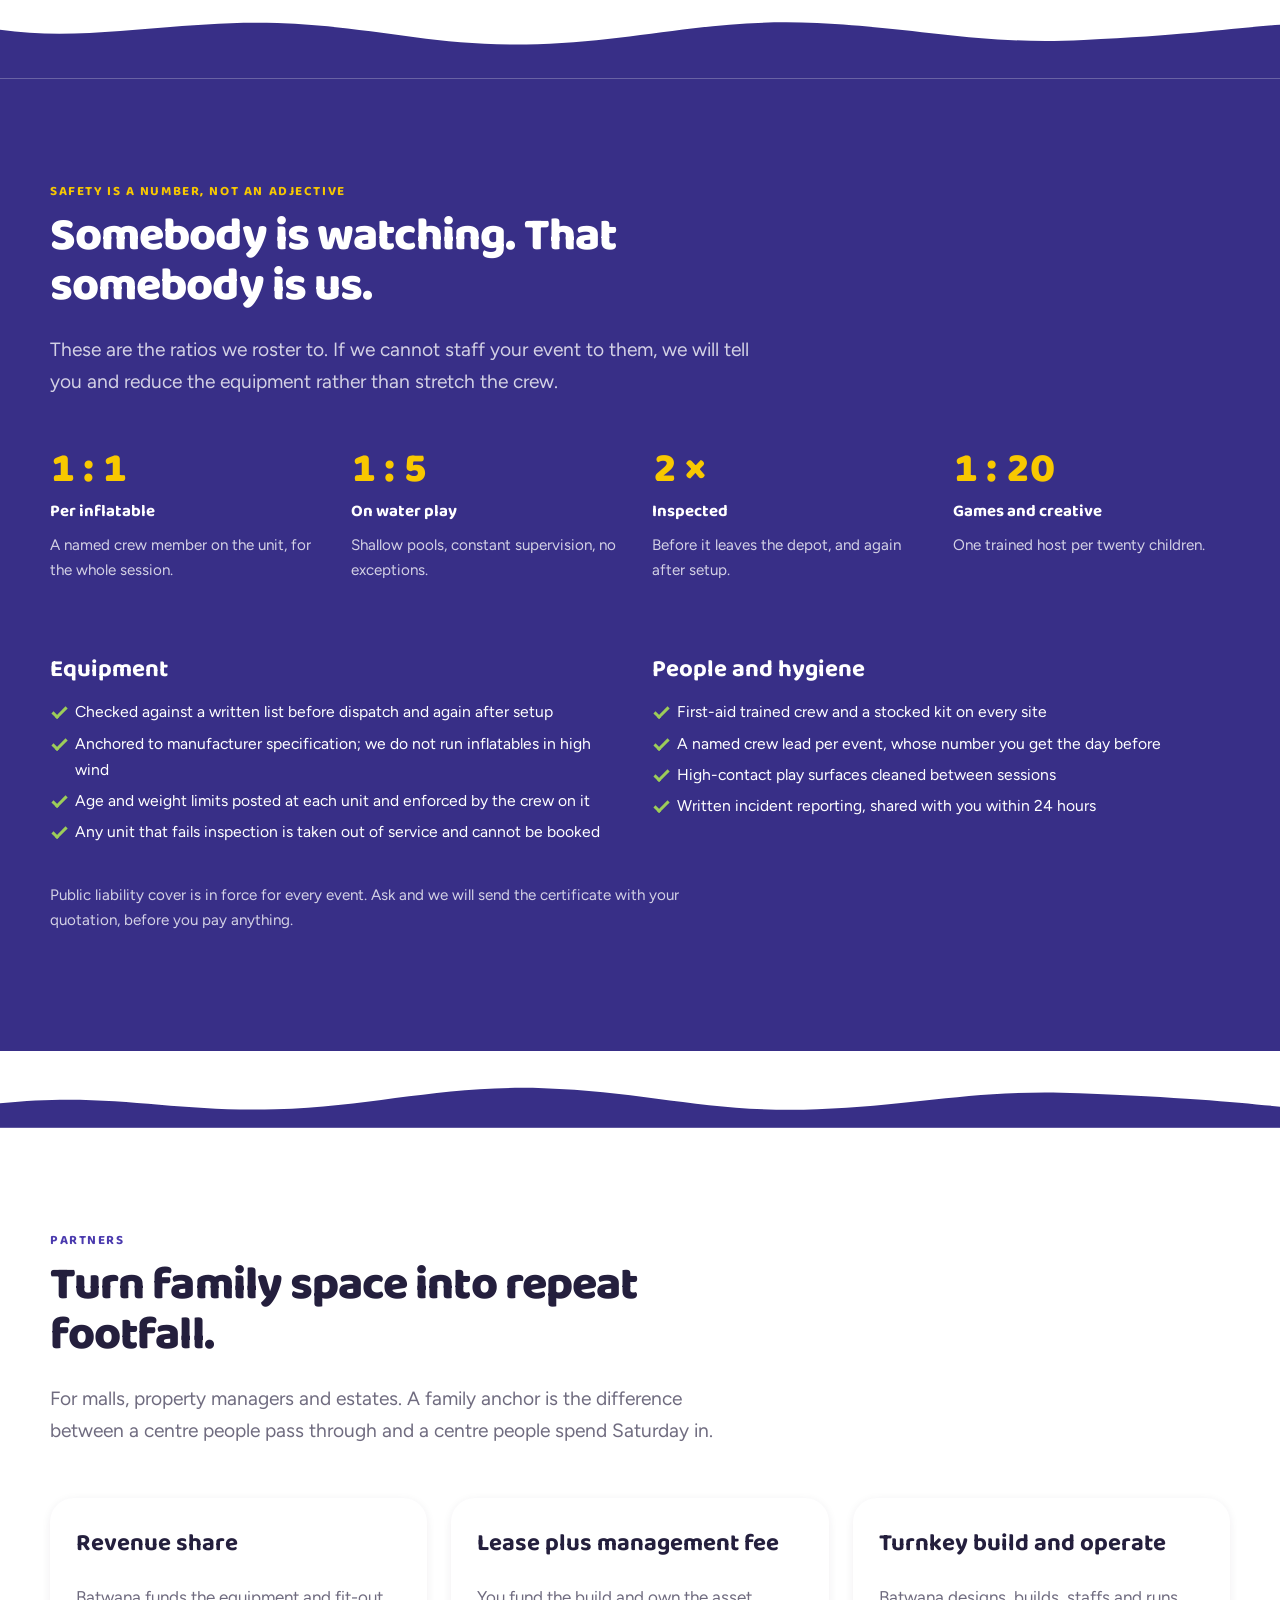
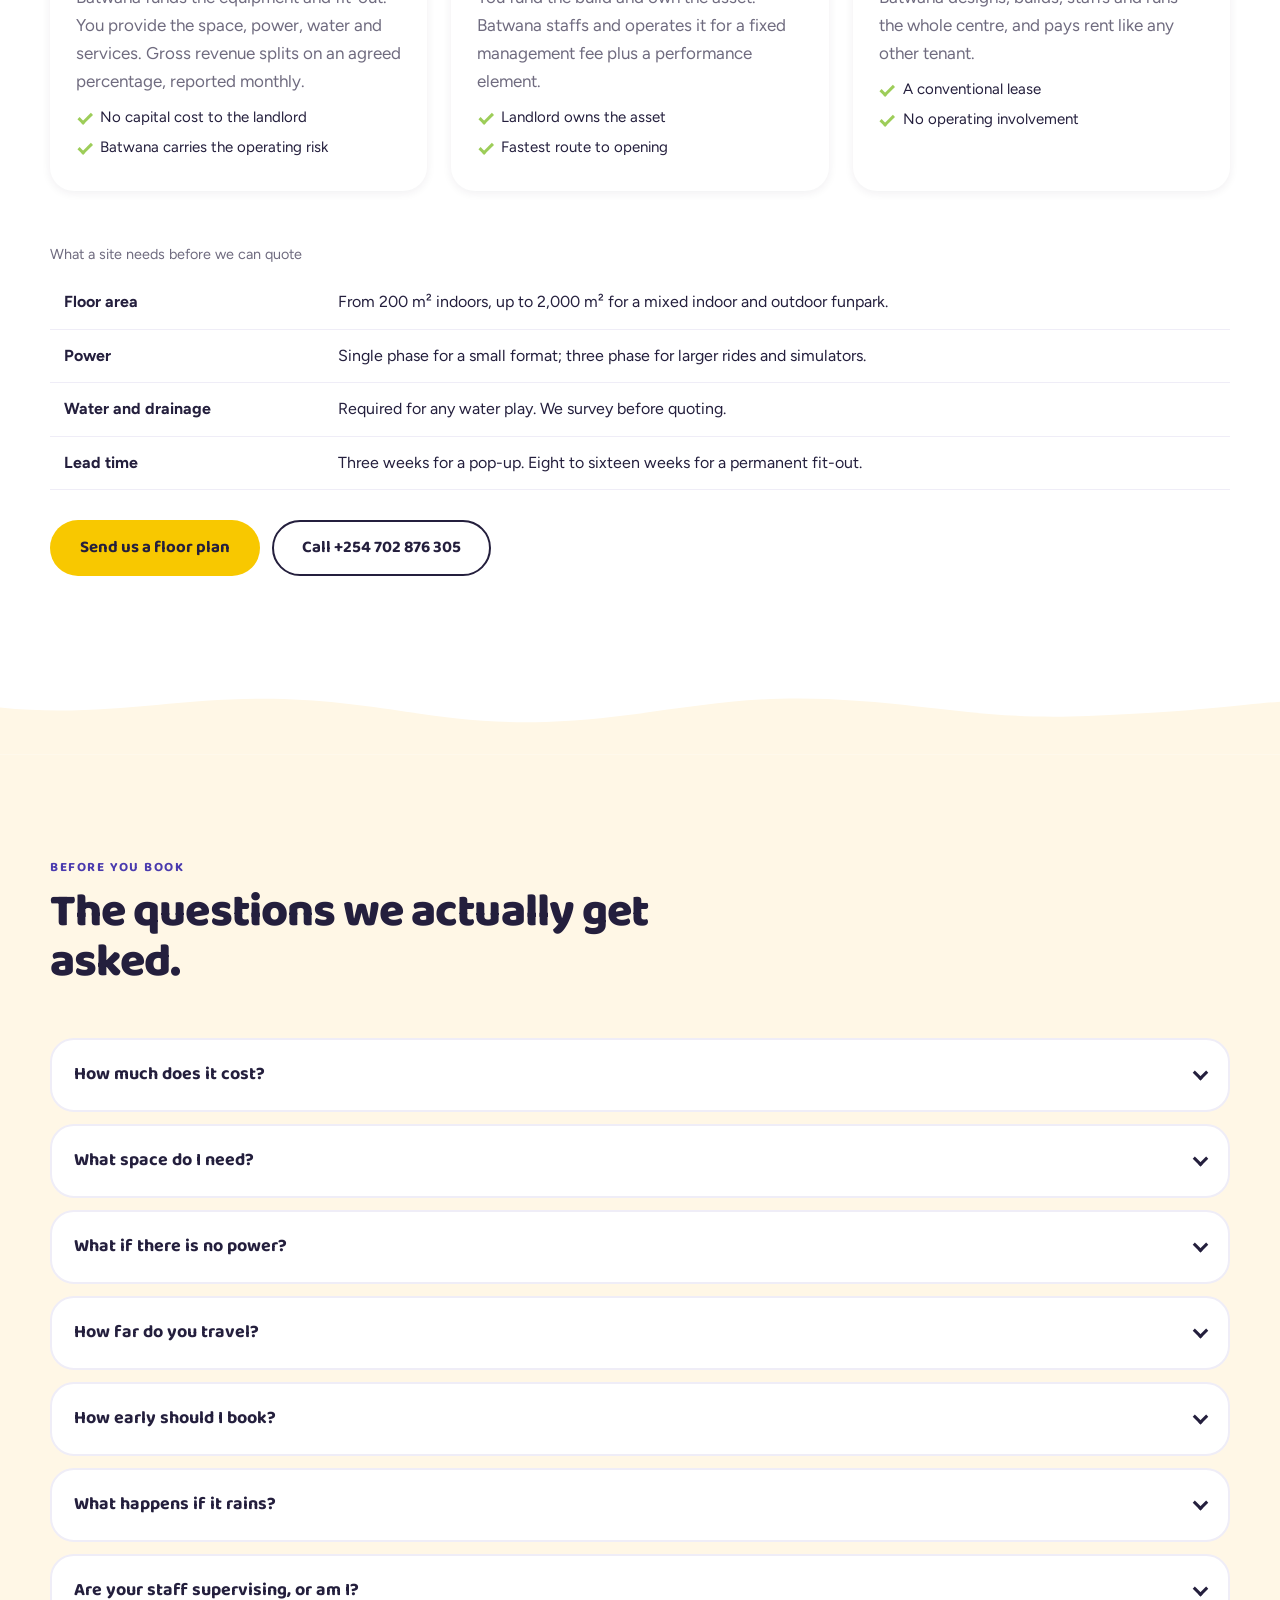
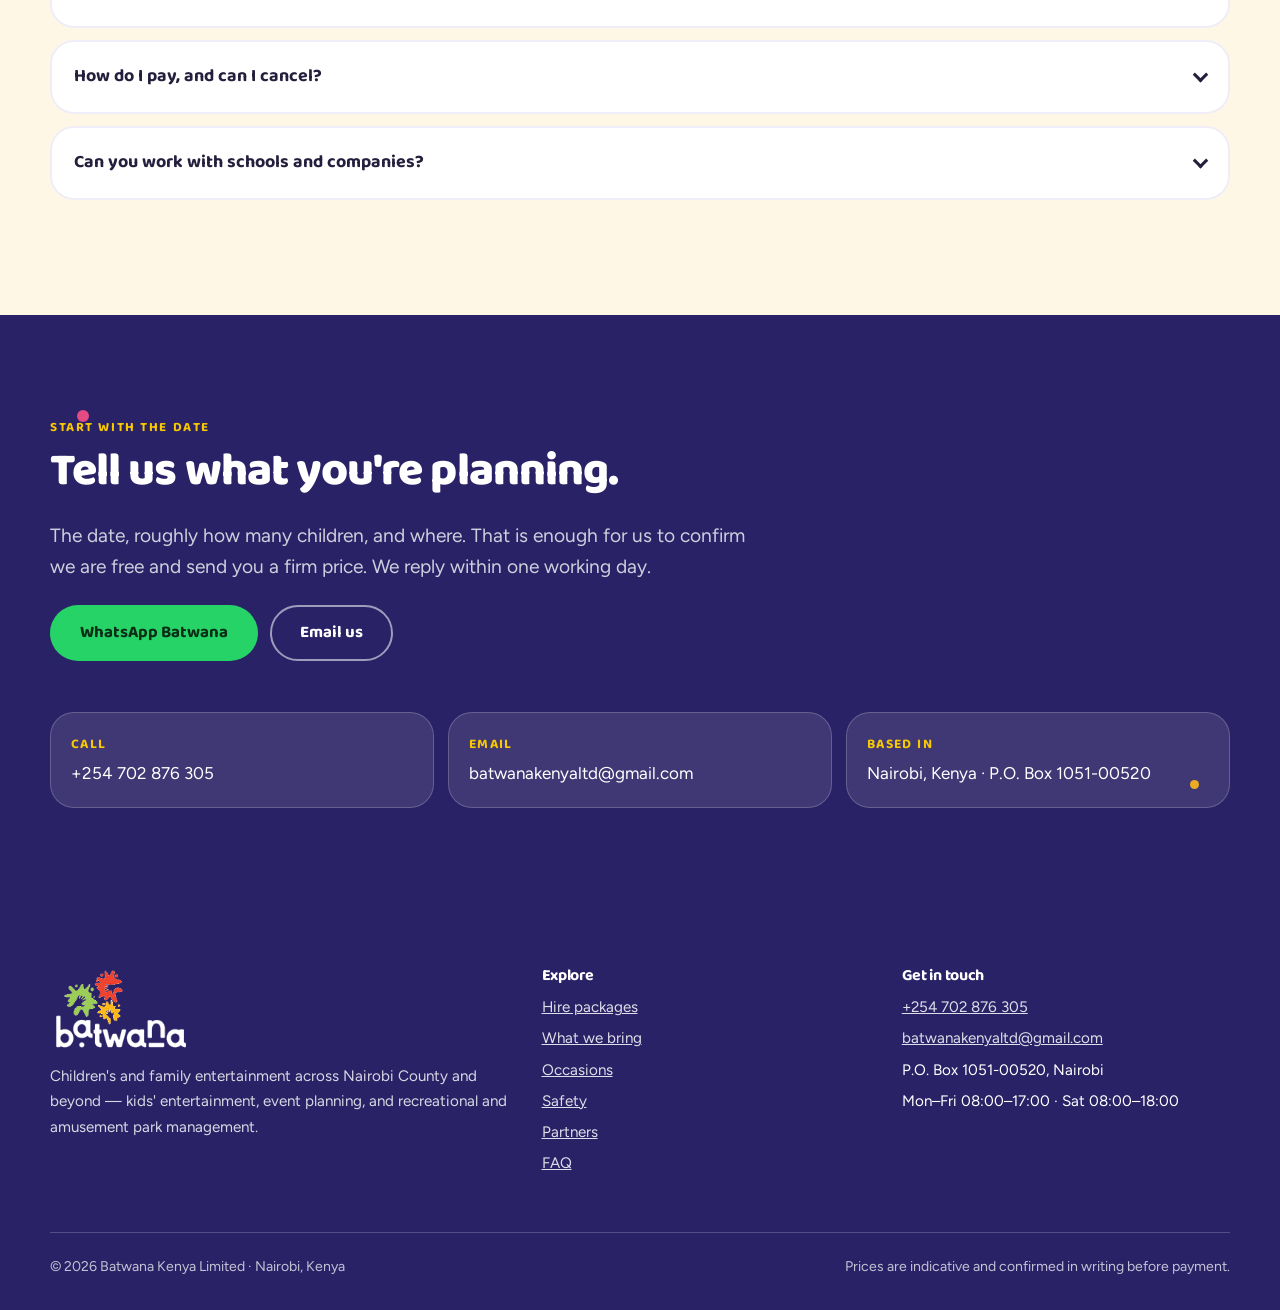
==== commit 765580b2: "Replace top graphics with seamless photo hero" ====
--- a/index.html
+++ b/index.html
@@ -131,9 +131,7 @@
    motion, save-data, 2G, no rAF/canvas) the act never renders and the plain
    hero below is used instead, so nobody on a bad connection pays for it.
    ========================================================================== */
-.act{display:none}
-[data-tier="coarse"] .act,[data-tier="full"] .act{display:block}
-[data-tier="coarse"] .hero,[data-tier="full"] .hero{display:none}
+.act{display:none!important}
 
 .act__track{position:relative;height:300vh}
 @media(max-width:820px){.act__track{height:240vh}}
@@ -286,12 +284,56 @@
 /* ---------- hero ---------- */
 .hero{
   position:relative;display:flex;align-items:flex-end;
-  min-height:min(90svh,780px);padding-top:calc(var(--header-h) + 56px);padding-bottom:clamp(56px,8vw,104px);
+  min-height:100svh;padding-top:calc(var(--header-h) + 56px);padding-bottom:clamp(72px,9vw,112px);
   background:var(--indigo-900);color:#fff;overflow:hidden
 }
-.hero__bg{position:absolute;inset:0}
-.hero__bg img{width:100%;height:100%;object-fit:cover}
-.hero__bg::after{content:"";position:absolute;inset:0;background:linear-gradient(175deg,rgba(42,34,102,.62),rgba(42,34,102,.9))}
+.hero__bg{position:absolute;inset:0;background:var(--indigo-900)}
+.hero__slide{
+  position:absolute;inset:0;width:100%;height:100%;object-fit:cover;
+  opacity:0;transform:scale(1.045);will-change:opacity,transform;
+  animation:heroCrossfade 24s linear infinite
+}
+.hero__slide:nth-child(1){animation-delay:0s}
+.hero__slide:nth-child(2){animation-delay:6s}
+.hero__slide:nth-child(3){animation-delay:12s}
+.hero__slide:nth-child(4){animation-delay:18s}
+.hero__bg::after{
+  content:"";position:absolute;inset:0;z-index:2;pointer-events:none;
+  background:
+    linear-gradient(90deg,rgba(28,23,66,.76) 0%,rgba(28,23,66,.56) 42%,rgba(28,23,66,.24) 76%,rgba(28,23,66,.18) 100%),
+    linear-gradient(180deg,rgba(18,15,48,.18) 0%,rgba(18,15,48,.12) 54%,rgba(18,15,48,.42) 100%)
+}
+.hero .eyebrow{color:var(--yellow)}
+.hero .confetti{display:none}
+.hero h1{max-width:13ch;text-shadow:0 3px 28px rgba(20,16,44,.38)}
+.hero p{color:rgba(255,255,255,.92);text-shadow:0 2px 18px rgba(20,16,44,.32)}
+@keyframes heroCrossfade{
+  0%{opacity:0;transform:scale(1.045)}
+  4%{opacity:1}
+  23%{opacity:1;transform:scale(1.005)}
+  27%{opacity:0;transform:scale(1)}
+  100%{opacity:0;transform:scale(1)}
+}
+@media(max-width:700px){
+  .hero{min-height:100svh;padding-top:calc(var(--header-h) + 36px);padding-bottom:calc(104px + env(safe-area-inset-bottom))}
+  .hero__slide{object-position:54% center}
+  .hero__slide:nth-child(1){object-position:55% center}
+  .hero__slide:nth-child(2){object-position:45% center}
+  .hero__slide:nth-child(3){object-position:50% center}
+  .hero__slide:nth-child(4){object-position:50% center}
+  .hero__bg::after{
+    background:
+      linear-gradient(180deg,rgba(28,23,66,.28) 0%,rgba(28,23,66,.22) 28%,rgba(28,23,66,.52) 66%,rgba(28,23,66,.78) 100%),
+      linear-gradient(90deg,rgba(28,23,66,.34),rgba(28,23,66,.10))
+  }
+  .hero h1{max-width:12ch}
+  .hero p{max-width:34ch}
+  .hero__strip{gap:7px 18px;margin-top:24px;padding-top:18px;font-size:.84rem}
+}
+@media(prefers-reduced-motion:reduce){
+  .hero__slide{animation:none!important;opacity:0!important;transform:none!important}
+  .hero__slide:first-child{opacity:1!important}
+}
 .hero .wrap{position:relative;z-index:1}
 /* The single page-load moment, once per session. */
 .hero.play h1,.hero.play>.wrap>p,.hero.play .btnrow,.hero.play .hero__strip{
@@ -522,7 +564,12 @@
 
 <!-- ============================ HERO (static-tier fallback) ============================ -->
 <section class="hero" id="hero">
-  <div class="hero__bg"><img src="assets/photos/hero.svg" alt="" width="1600" height="900" fetchpriority="high"></div>
+  <div class="hero__bg" aria-hidden="true">
+    <img class="hero__slide" src="assets/photos/hero-01.webp" alt="" width="2048" height="1152" fetchpriority="high">
+    <img class="hero__slide" src="assets/photos/hero-02.webp" alt="" width="2048" height="1152" decoding="async">
+    <img class="hero__slide" src="assets/photos/hero-03.webp" alt="" width="2048" height="1152" decoding="async">
+    <img class="hero__slide" src="assets/photos/hero-04.webp" alt="" width="2048" height="1152" decoding="async">
+  </div>
   <div class="confetti" aria-hidden="true">
     <i style="--c:var(--yellow);--d:12px;top:24%;left:7%"></i>
     <i style="--c:var(--pink);--d:16px;top:68%;left:90%"></i>
@@ -1054,7 +1101,7 @@
   var act = document.getElementById('act');
   var tier = document.documentElement.getAttribute('data-tier');
 
-  if (act && tier !== 'static') {
+  if (false && act && tier !== 'static') {
     var LERP_TAU = 8, SNAP = 0.002;
     var N = 72, COARSE_STEP = 6;
     var track  = document.getElementById('act-track');
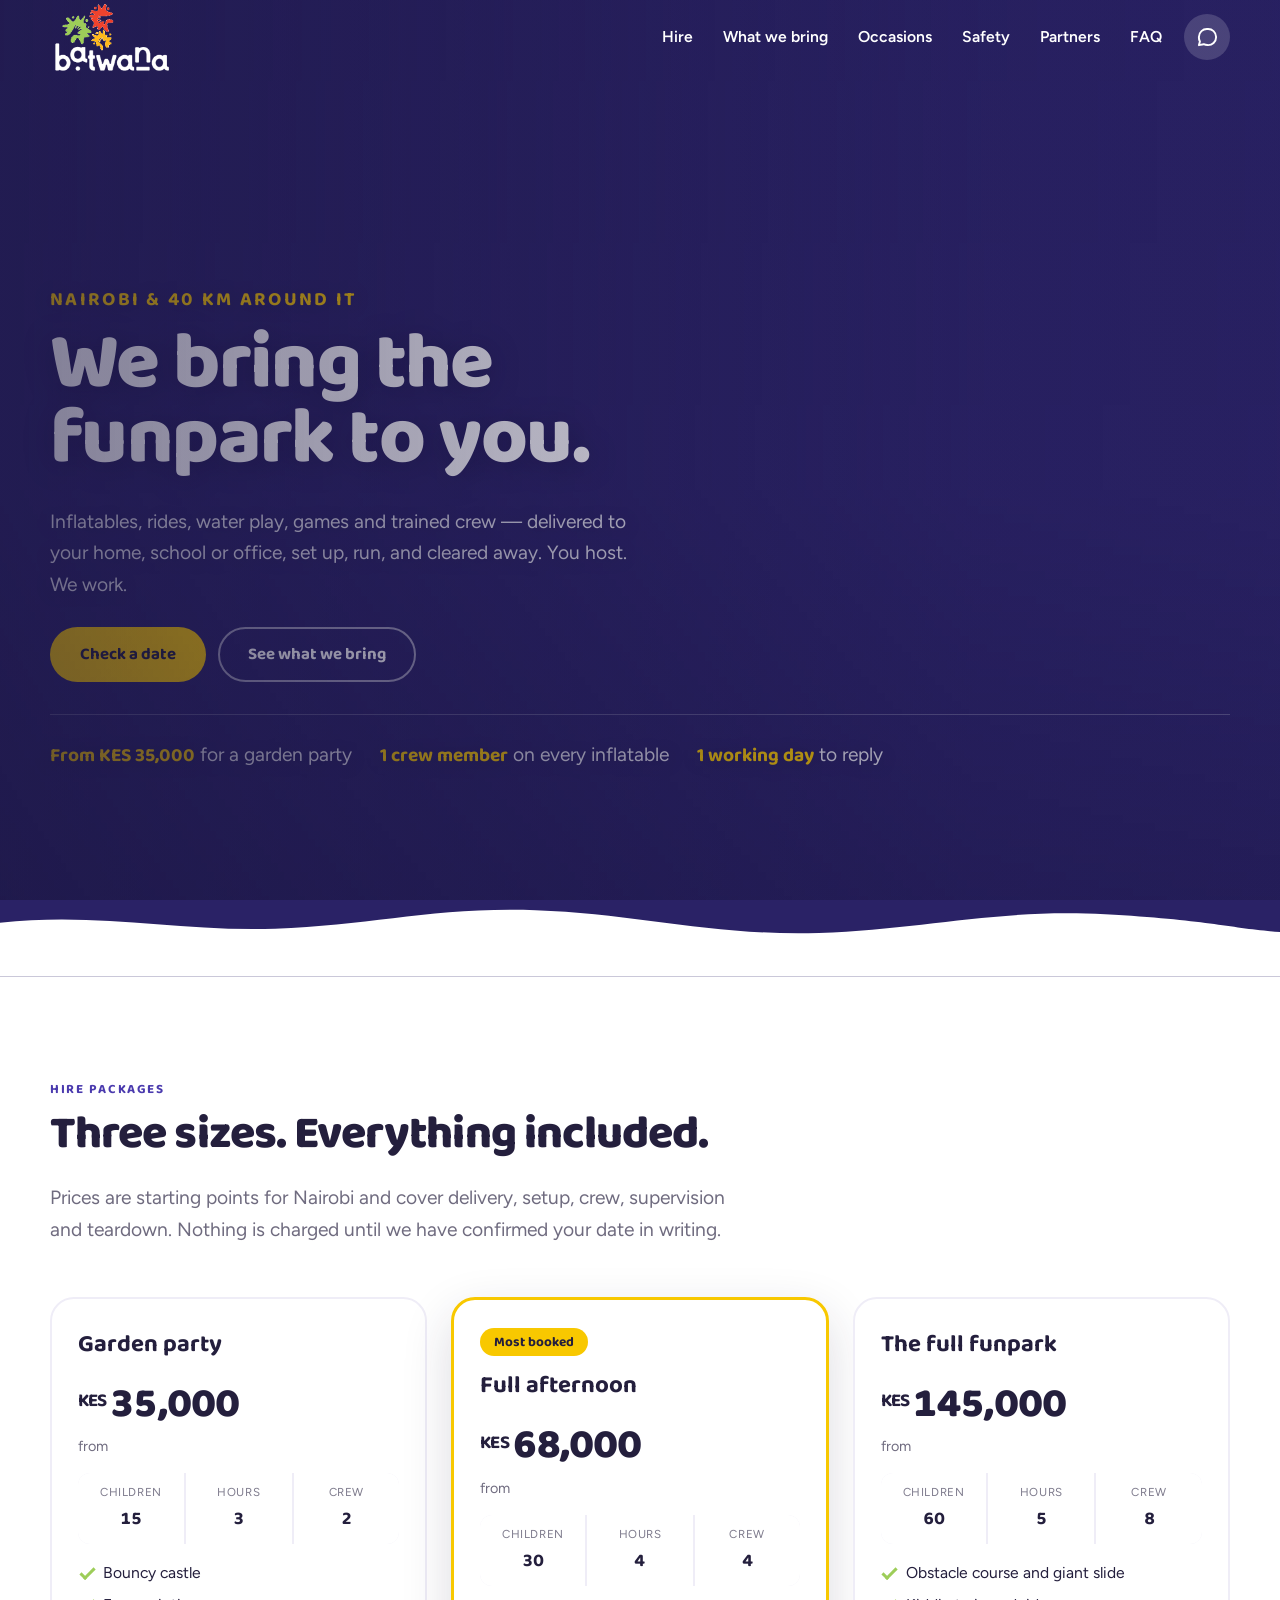
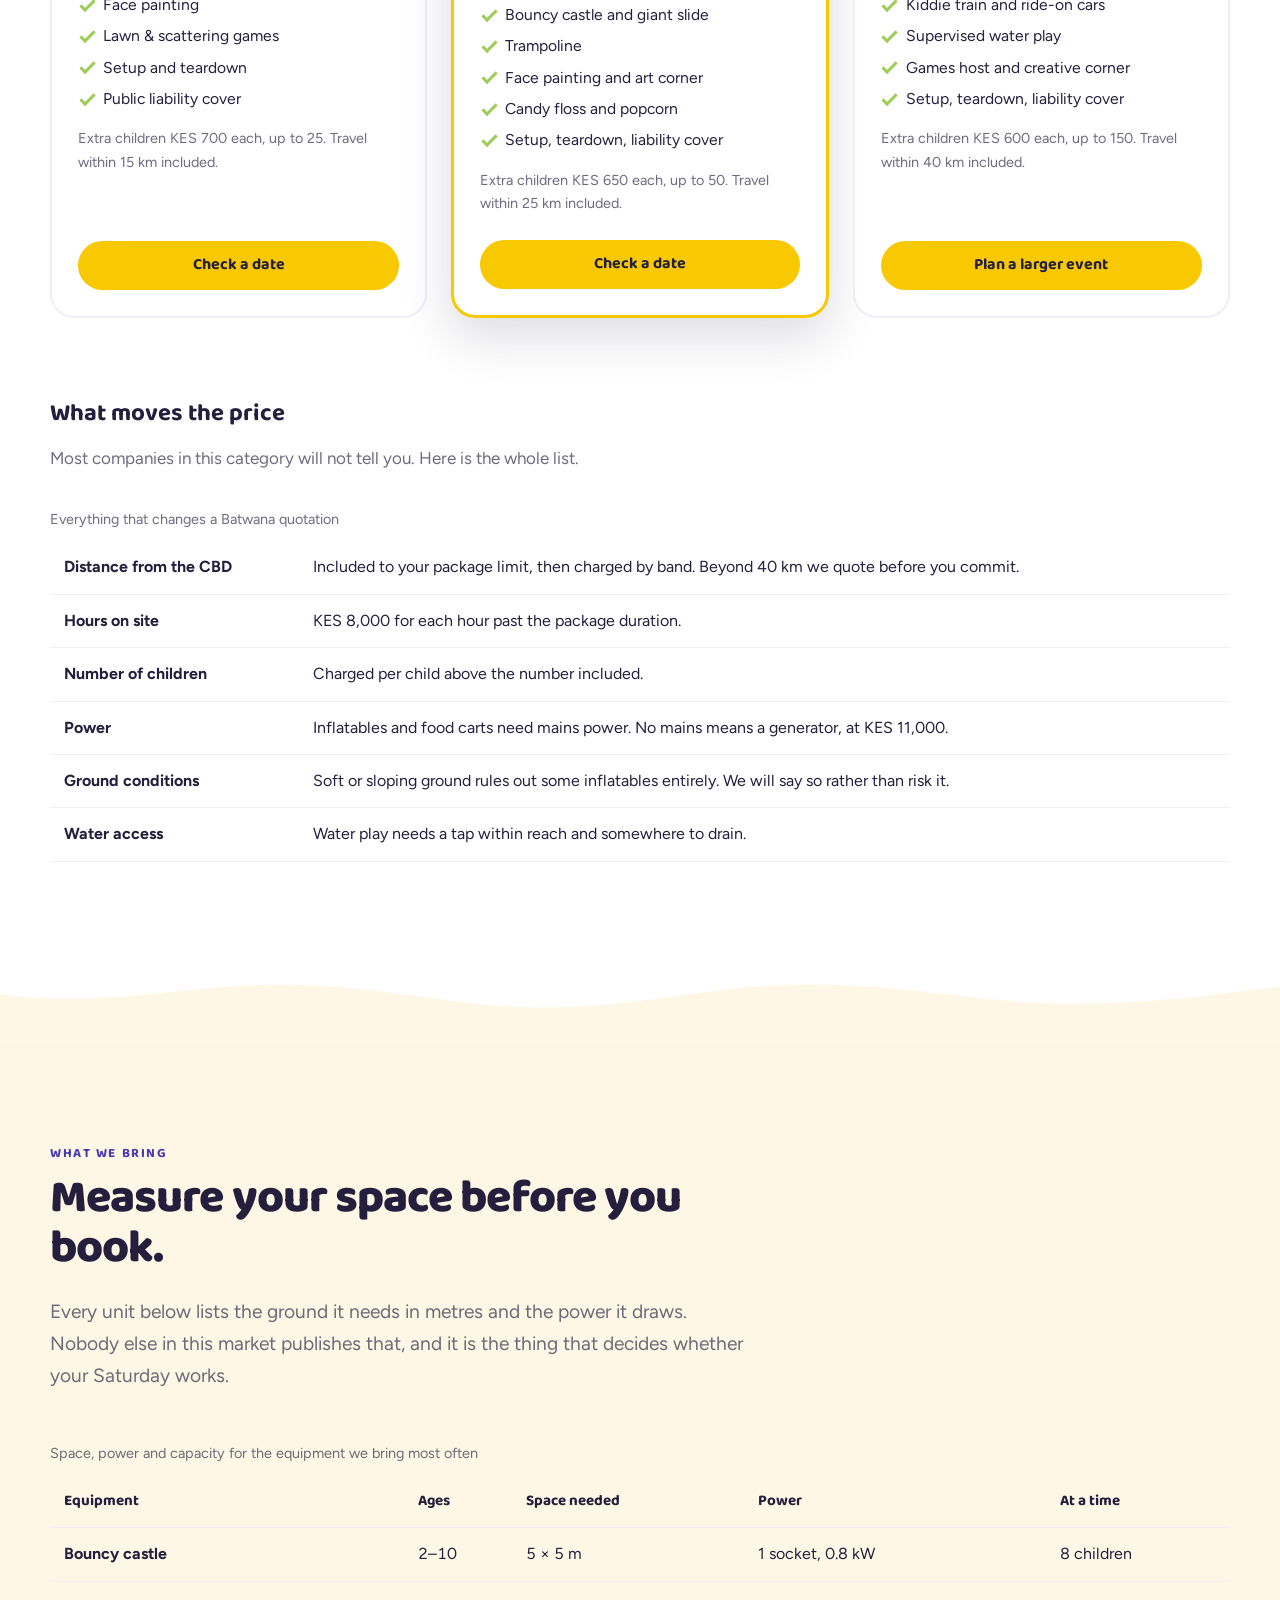
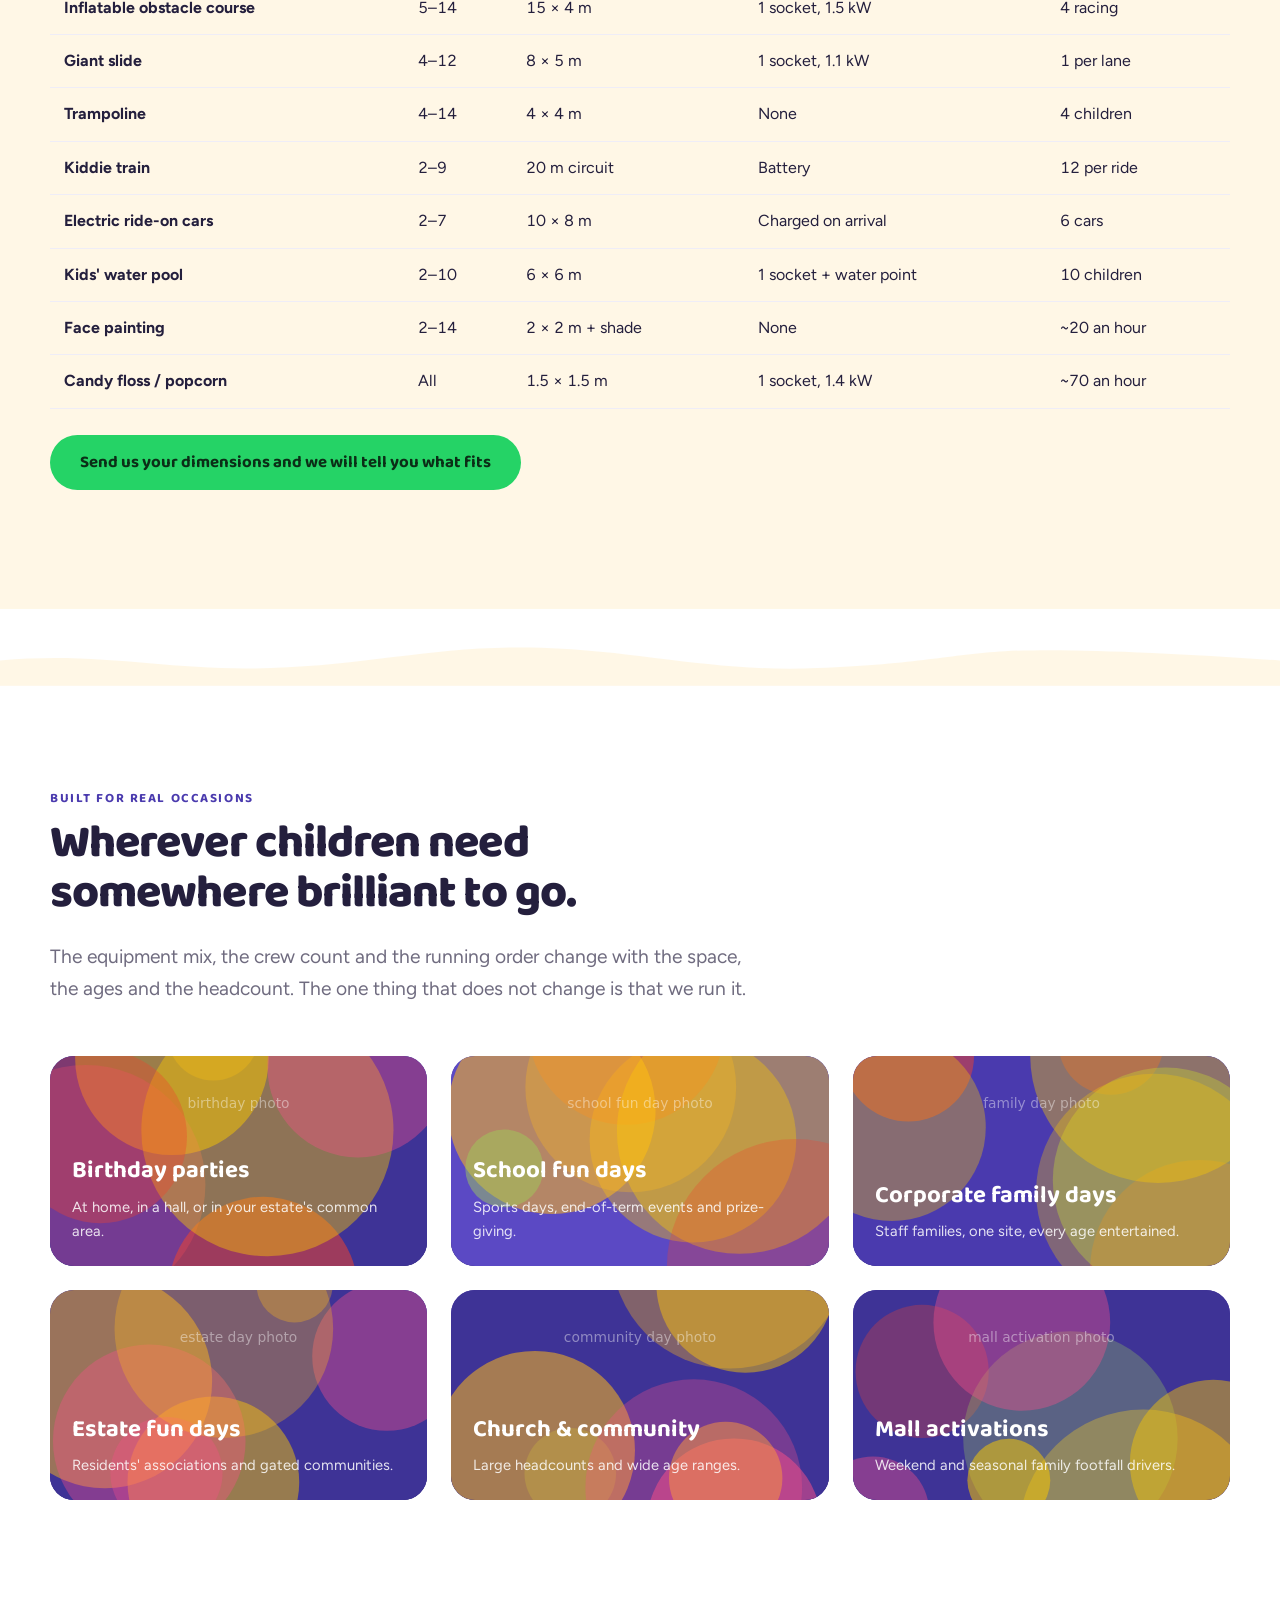
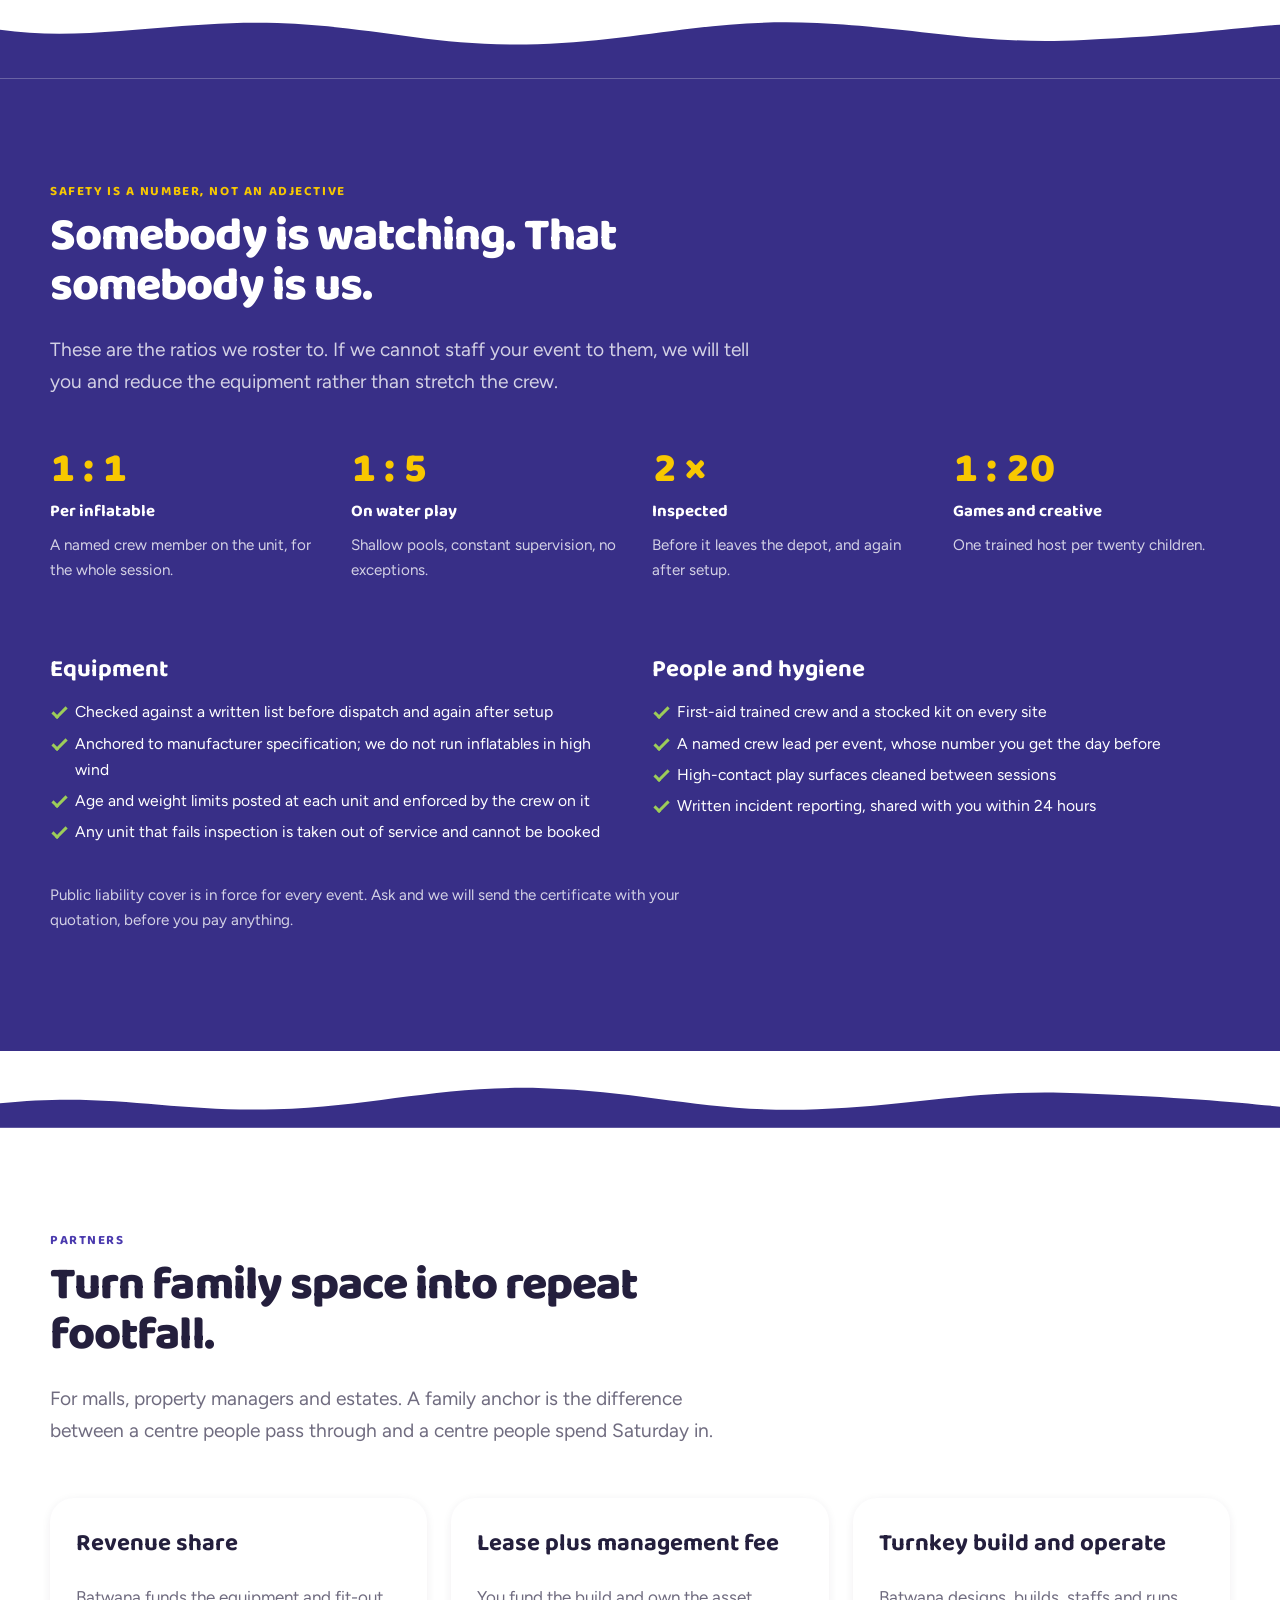
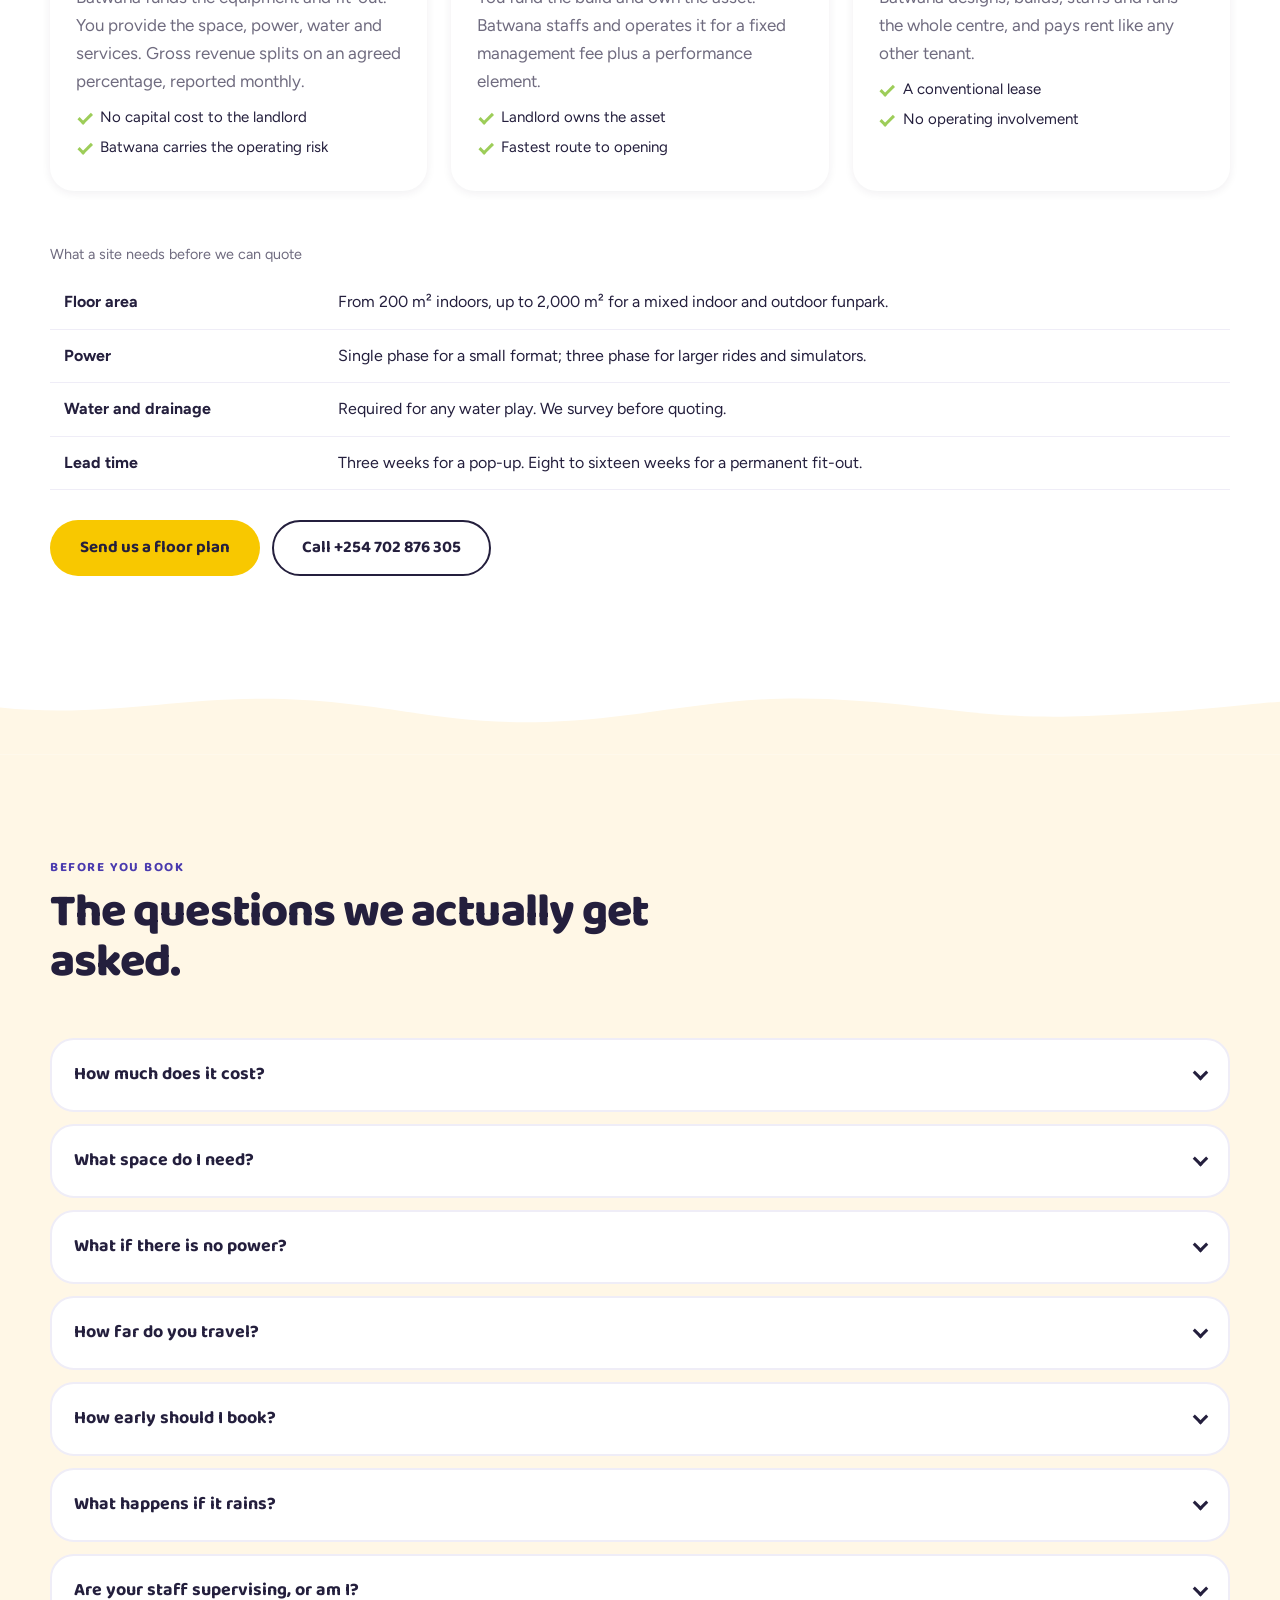
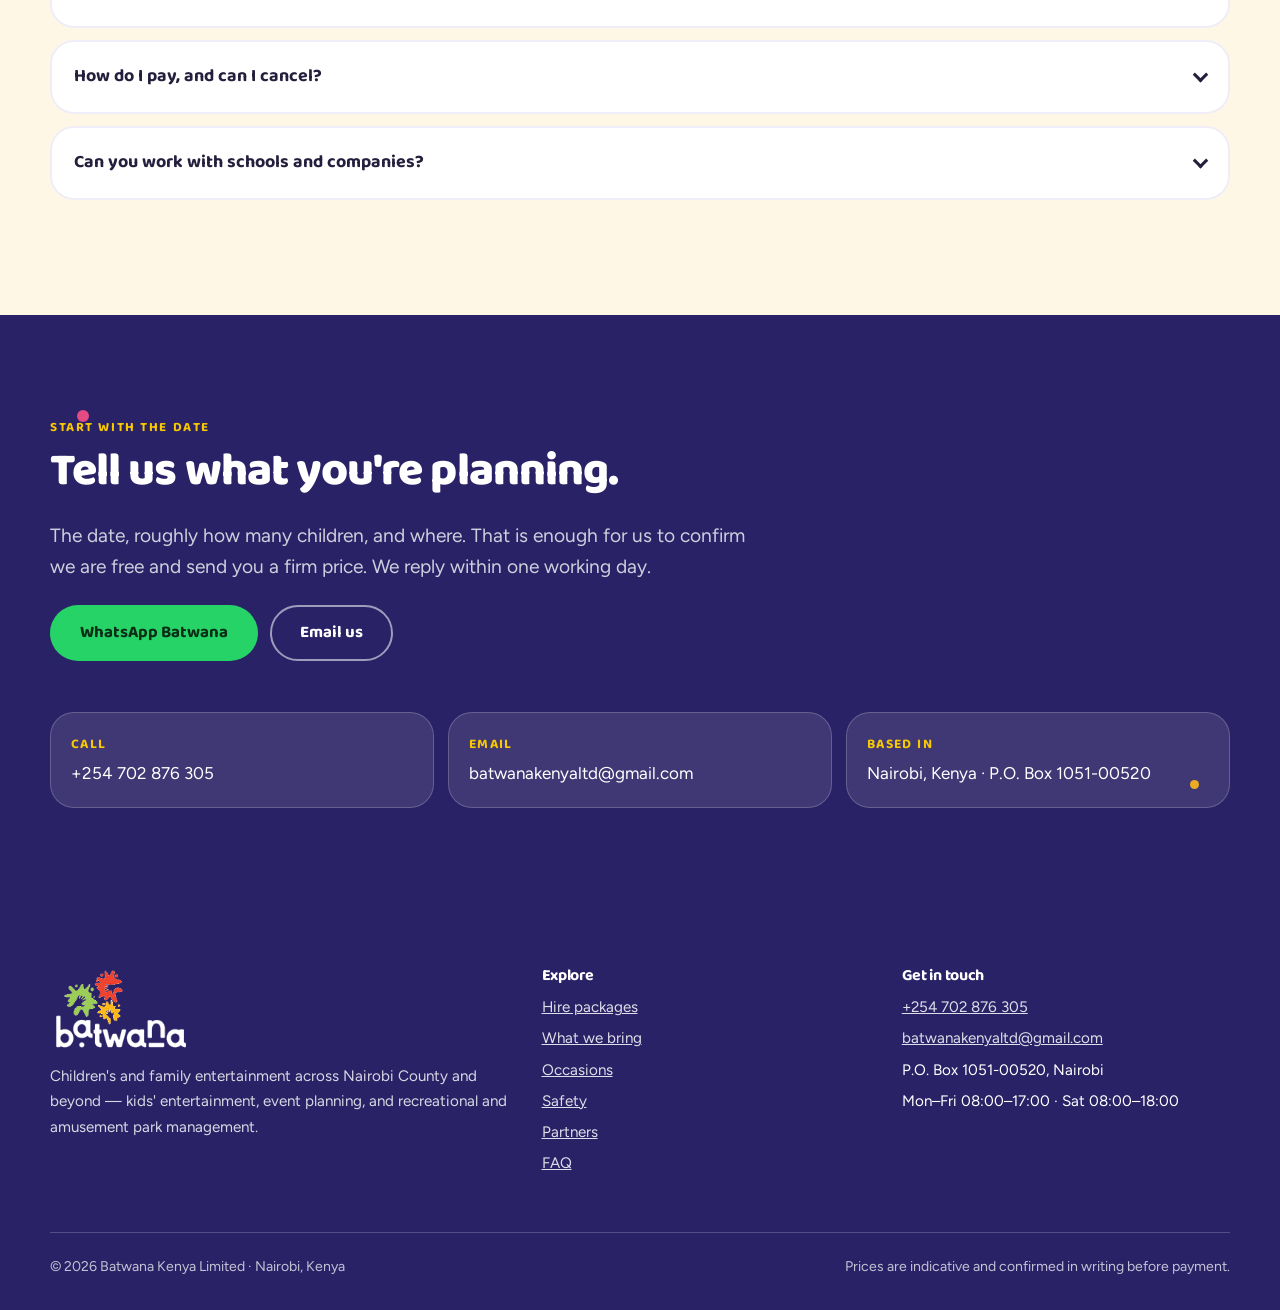
==== commit de61be21: "Sharpen hero imagery [skip ci]" ====
--- a/index.html
+++ b/index.html
@@ -448,6 +448,36 @@
   html{scroll-behavior:auto}
   *,*::before,*::after{animation-duration:.01ms!important;animation-iteration-count:1!important;transition-duration:.01ms!important}
   }
+
+/* CRISP HERO OVERRIDE — generated by tools/crisp_hero.py */
+.hero__slide{
+  transform:none!important;
+  will-change:opacity!important;
+  filter:contrast(1.045) saturate(1.035)!important;
+  image-rendering:auto;
+  backface-visibility:hidden;
+}
+@keyframes heroCrossfade{
+  0%{opacity:0;transform:none}
+  4%{opacity:1;transform:none}
+  23%{opacity:1;transform:none}
+  27%{opacity:0;transform:none}
+  100%{opacity:0;transform:none}
+}
+.hero__bg::after{
+  background:
+    linear-gradient(90deg,rgba(28,23,66,.54) 0%,rgba(28,23,66,.31) 42%,rgba(28,23,66,.10) 76%,rgba(28,23,66,.06) 100%),
+    linear-gradient(180deg,rgba(18,15,48,.05) 0%,rgba(18,15,48,.04) 54%,rgba(18,15,48,.24) 100%)!important;
+}
+@media(max-width:700px){
+  .hero__bg::after{
+    background:
+      linear-gradient(180deg,rgba(28,23,66,.07) 0%,rgba(28,23,66,.05) 34%,rgba(28,23,66,.26) 69%,rgba(28,23,66,.56) 100%),
+      linear-gradient(90deg,rgba(28,23,66,.10),rgba(28,23,66,.02))!important;
+  }
+  .hero__slide{filter:contrast(1.06) saturate(1.04)!important}
+}
+
 </style>
 </head>
 <body>
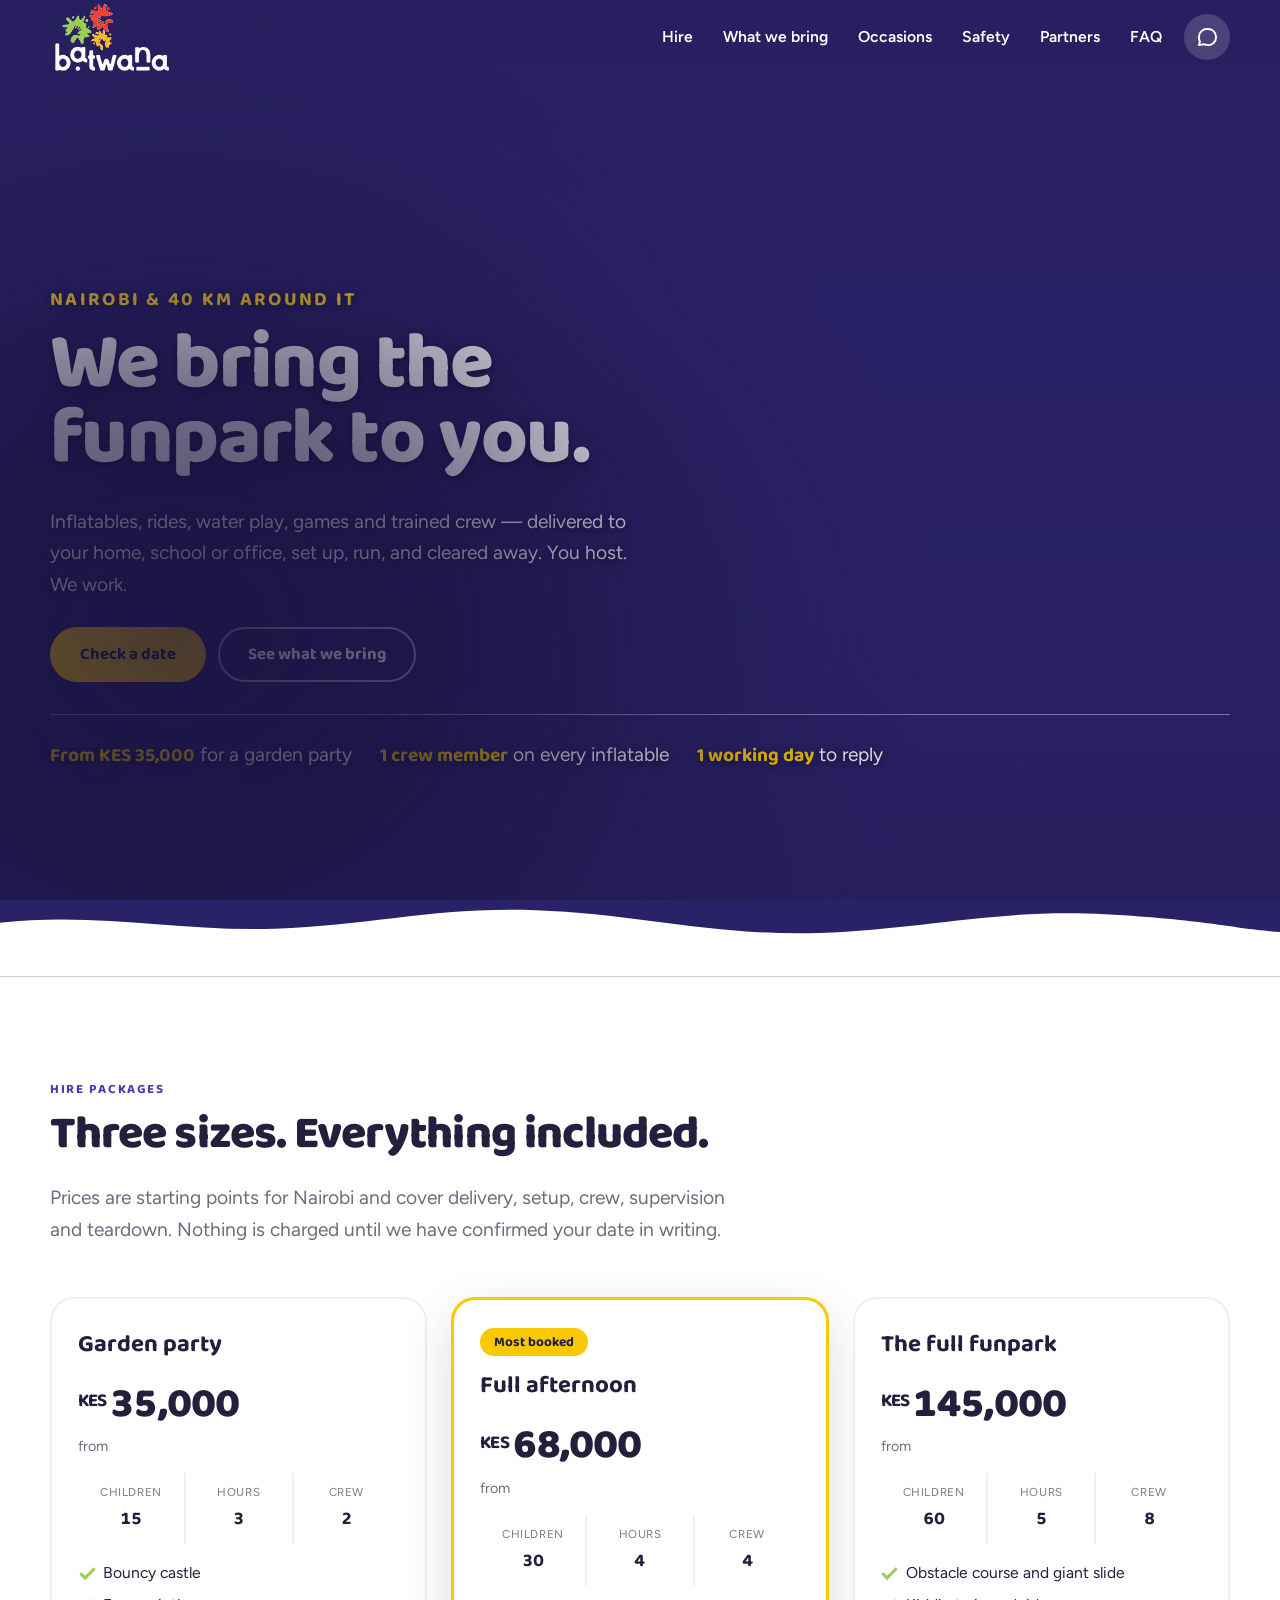
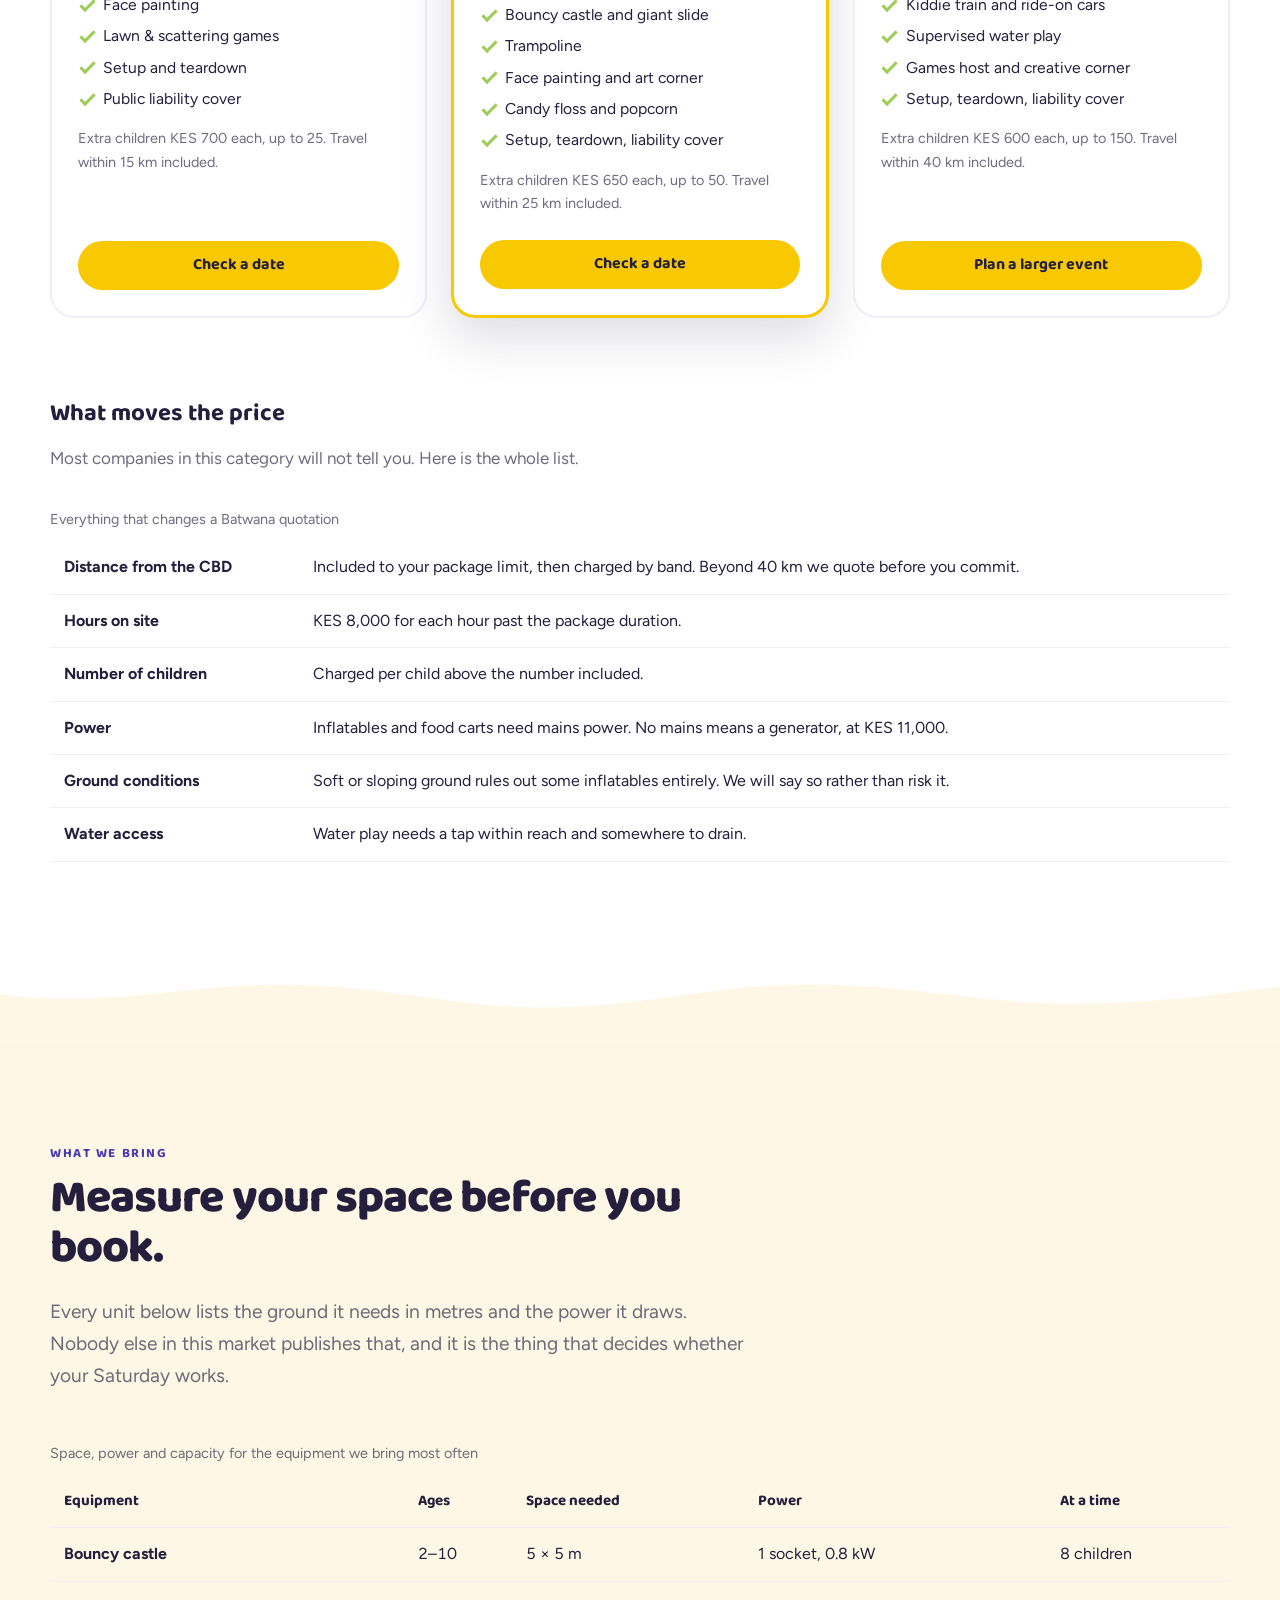
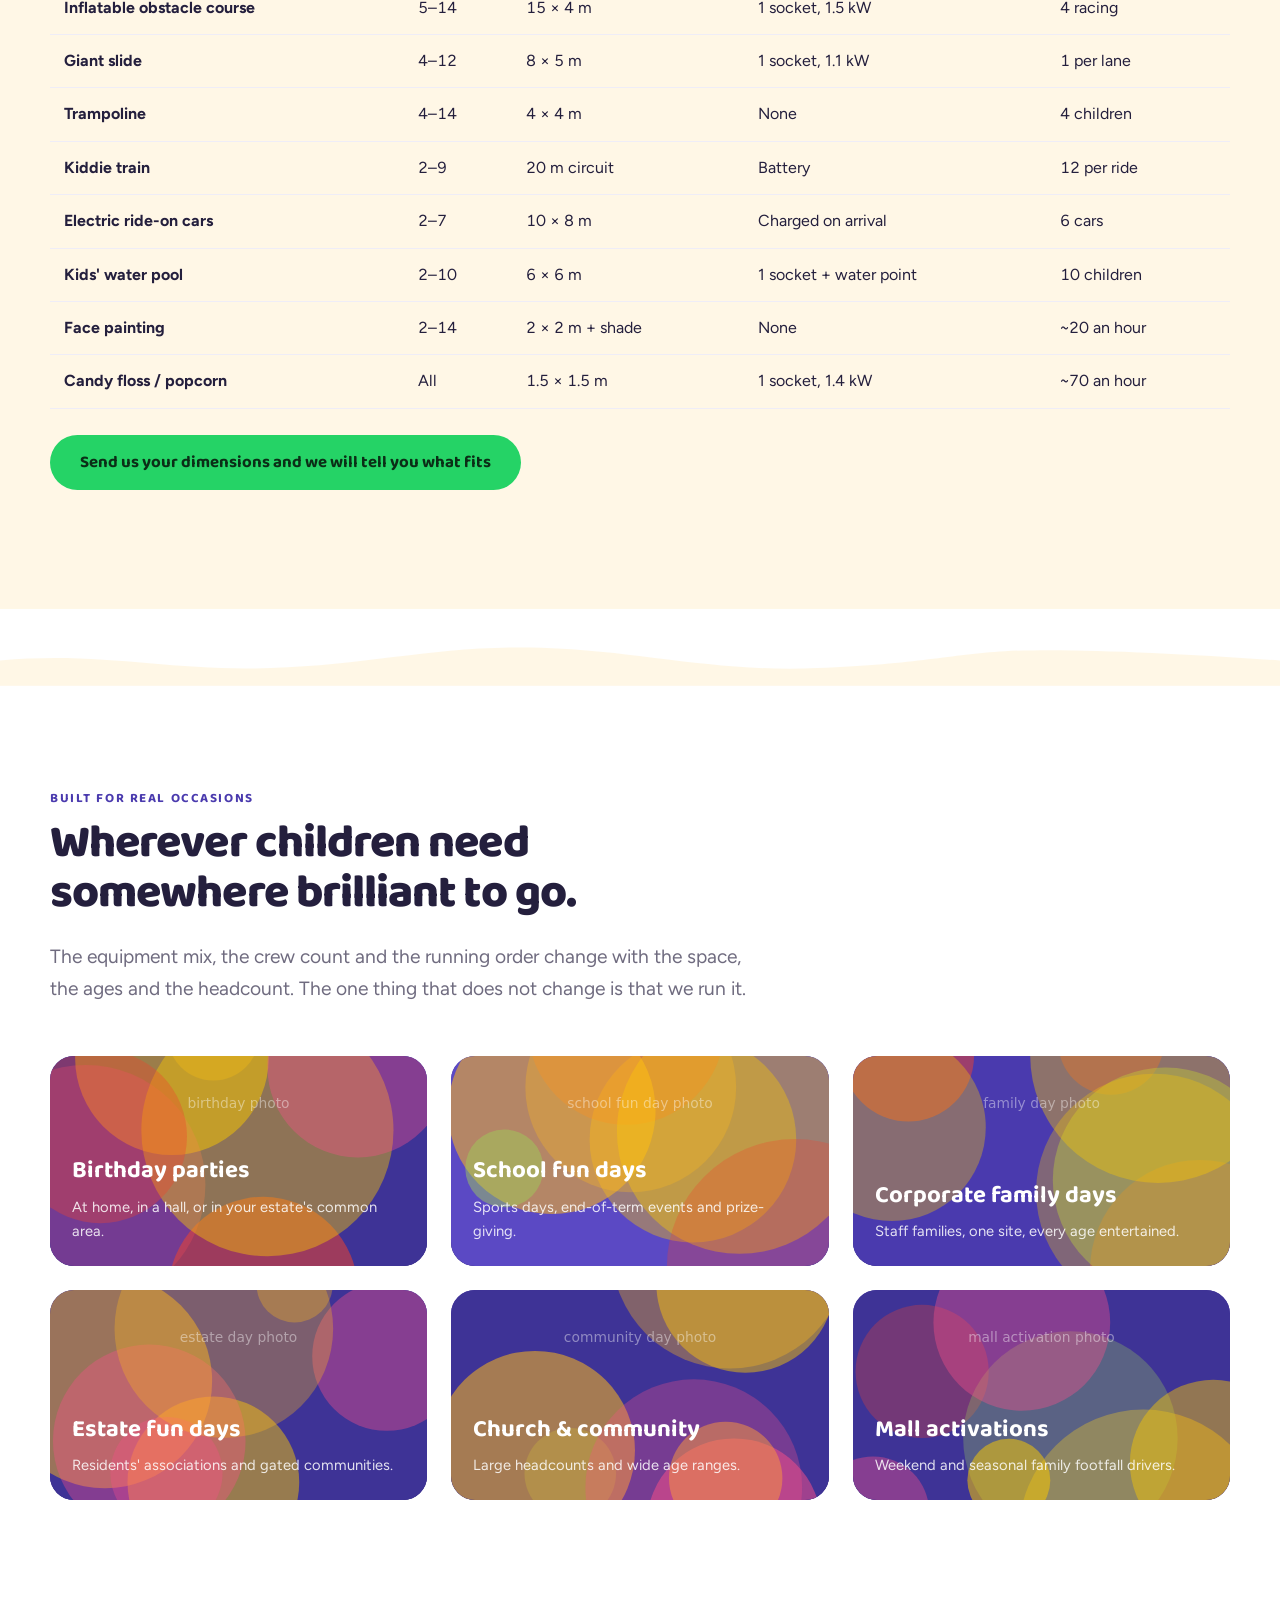
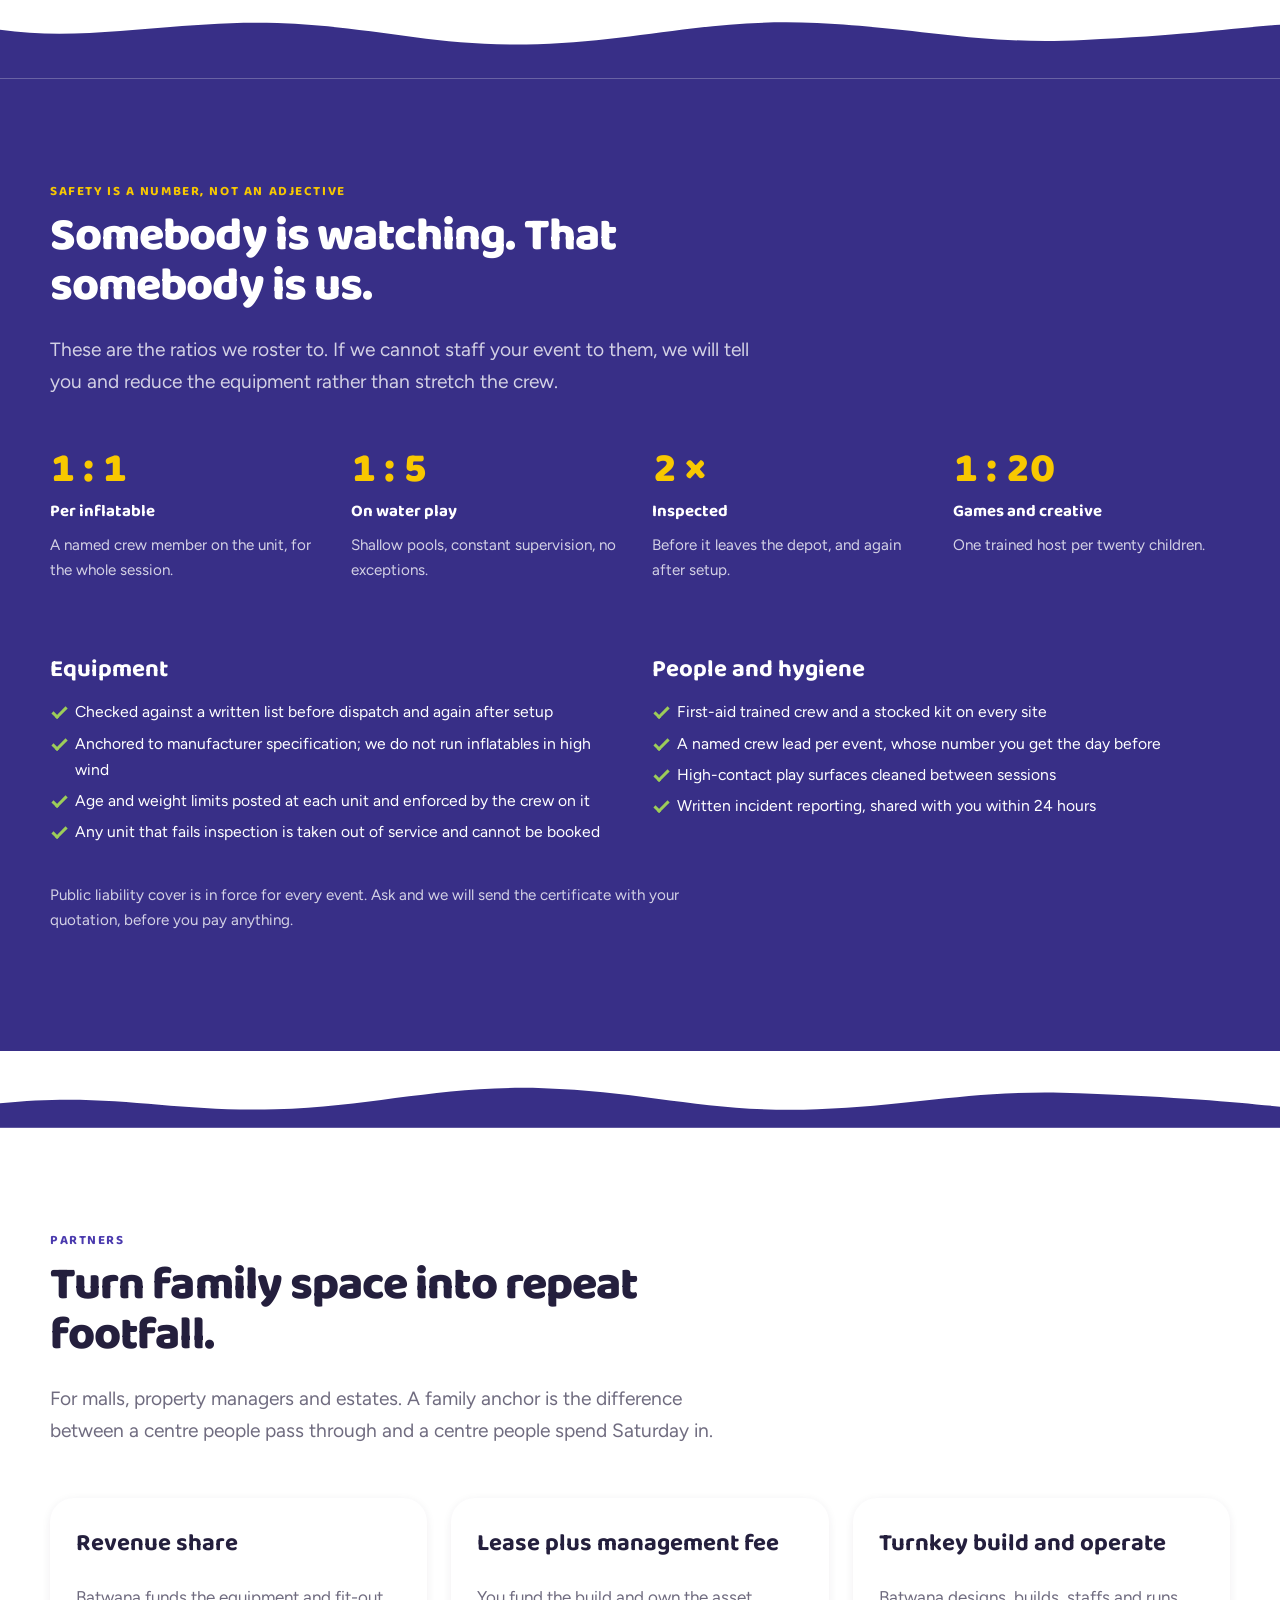
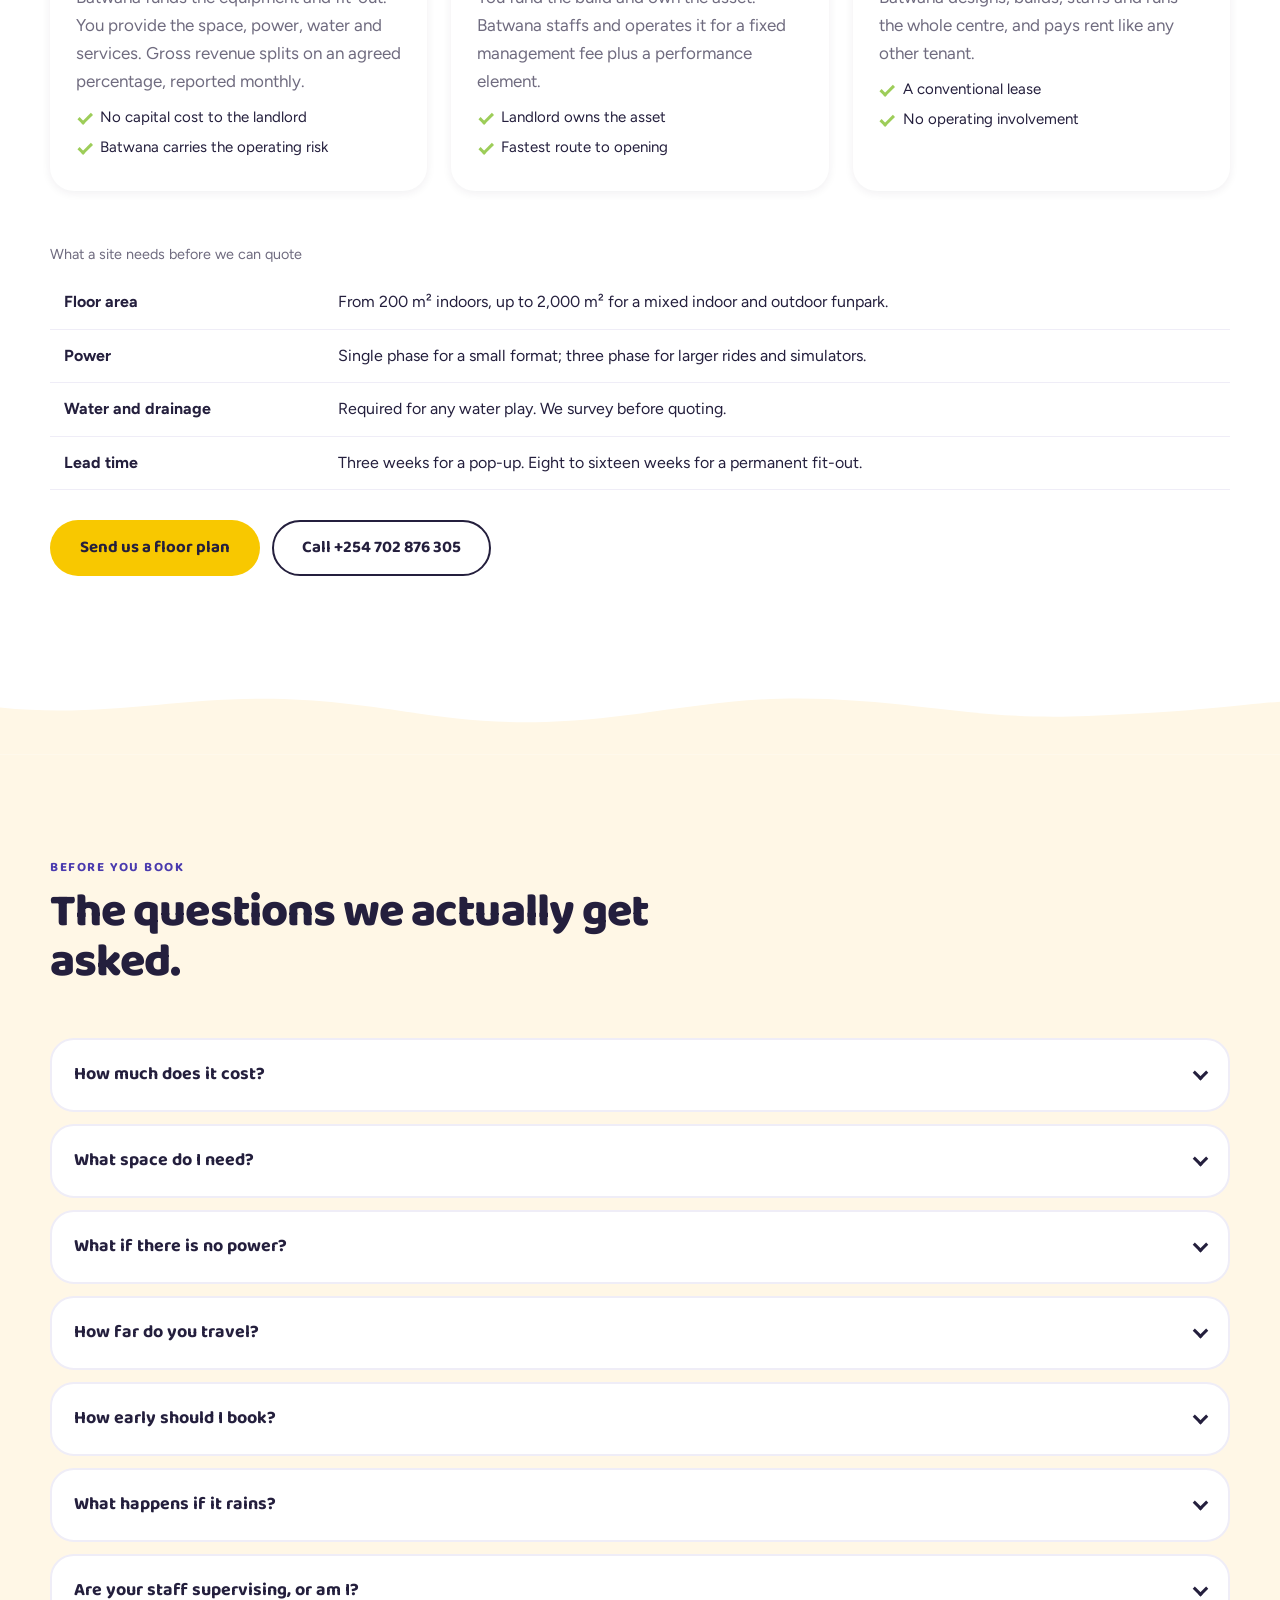
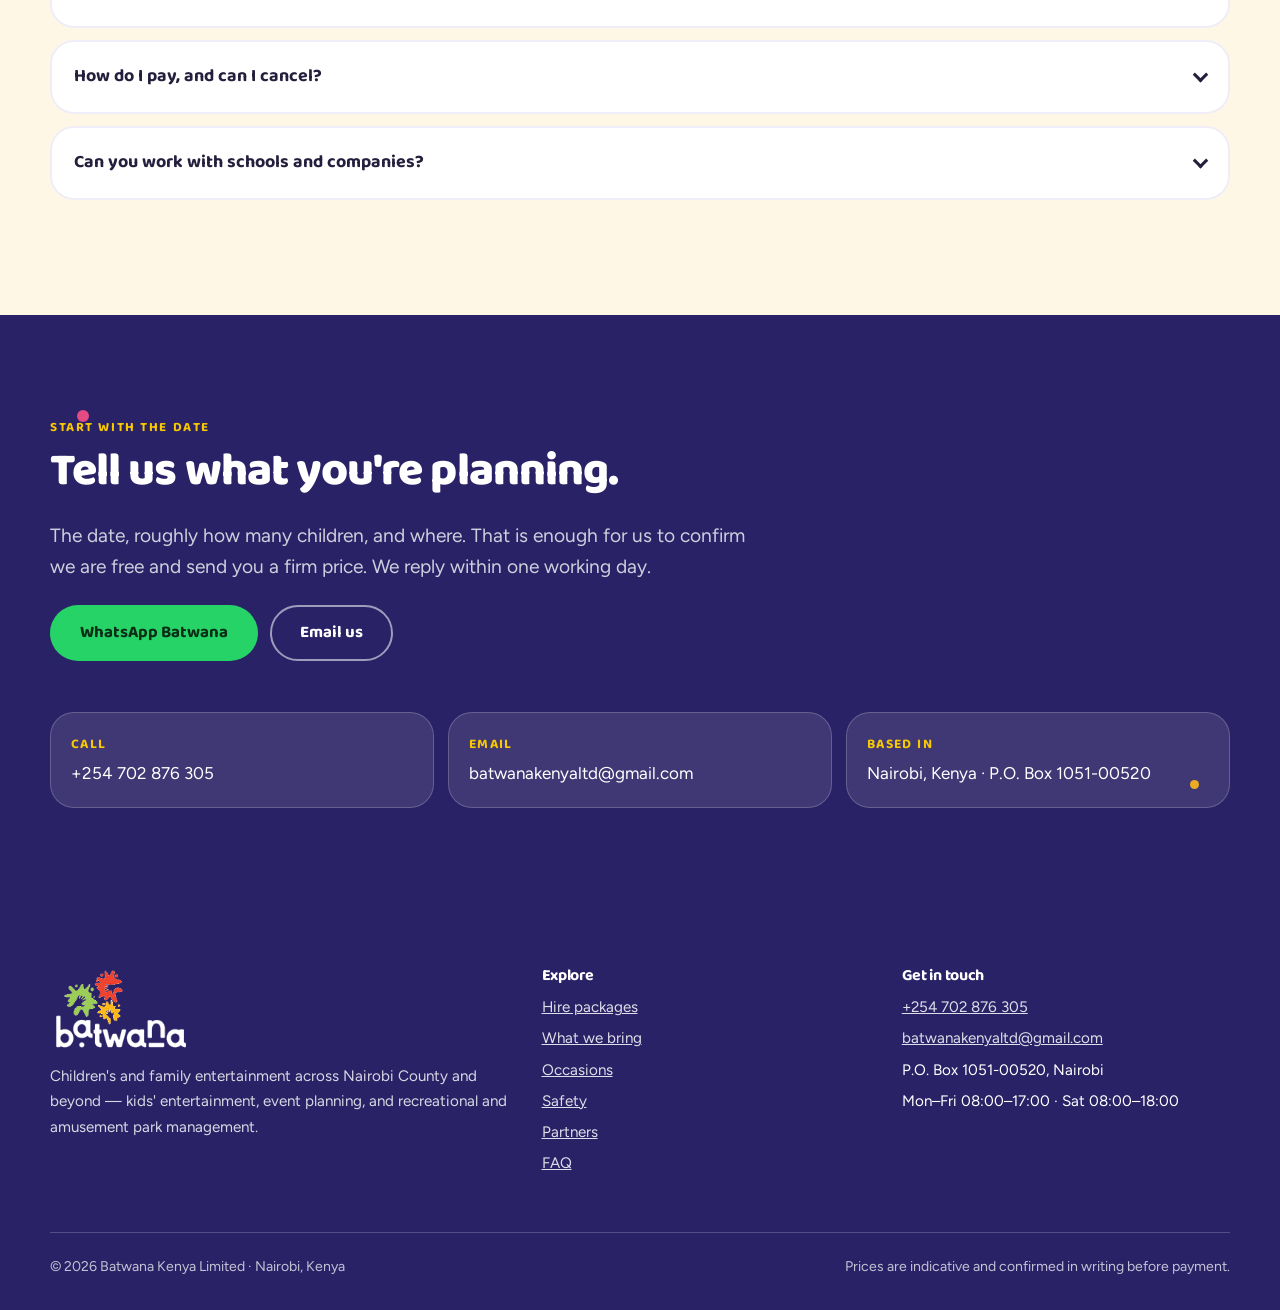
==== commit bcdc2e68: "Finalize original-resolution hero" ====
--- a/index.html
+++ b/index.html
@@ -25,6 +25,7 @@
 <link rel="icon" href="favicon.png" type="image/png" sizes="32x32">
 <link rel="apple-touch-icon" href="assets/logo/icon-180.png">
 <link rel="manifest" href="site.webmanifest">
+<link rel="preload" as="image" href="assets/photos/hero-01.webp?v=crisp-final-20260905" type="image/webp">
 
 <link rel="preconnect" href="https://fonts.googleapis.com">
 <link rel="preconnect" href="https://fonts.gstatic.com" crossorigin>
@@ -449,33 +450,62 @@
   *,*::before,*::after{animation-duration:.01ms!important;animation-iteration-count:1!important;transition-duration:.01ms!important}
   }
 
-/* CRISP HERO OVERRIDE — generated by tools/crisp_hero.py */
+
+/* FINAL HERO — original-resolution photography + localised text contrast */
 .hero__slide{
   transform:none!important;
+  filter:none!important;
+  image-rendering:auto!important;
+  backface-visibility:hidden;
   will-change:opacity!important;
-  filter:contrast(1.045) saturate(1.035)!important;
-  image-rendering:auto;
-  backface-visibility:hidden;
+  animation:heroCrossfade 24s linear infinite!important;
 }
 @keyframes heroCrossfade{
   0%{opacity:0;transform:none}
-  4%{opacity:1;transform:none}
+  2%{opacity:1;transform:none}
   23%{opacity:1;transform:none}
-  27%{opacity:0;transform:none}
+  25%{opacity:0;transform:none}
   100%{opacity:0;transform:none}
 }
 .hero__bg::after{
   background:
-    linear-gradient(90deg,rgba(28,23,66,.54) 0%,rgba(28,23,66,.31) 42%,rgba(28,23,66,.10) 76%,rgba(28,23,66,.06) 100%),
-    linear-gradient(180deg,rgba(18,15,48,.05) 0%,rgba(18,15,48,.04) 54%,rgba(18,15,48,.24) 100%)!important;
+    radial-gradient(ellipse 72% 86% at 14% 70%,
+      rgba(24,18,60,.78) 0%,
+      rgba(24,18,60,.62) 30%,
+      rgba(24,18,60,.34) 48%,
+      rgba(24,18,60,.10) 66%,
+      rgba(24,18,60,0) 82%),
+    linear-gradient(180deg,rgba(15,12,39,.10) 0%,rgba(15,12,39,0) 34%,rgba(15,12,39,.04) 72%,rgba(15,12,39,.14) 100%)!important;
+}
+.hero h1{
+  color:#fff!important;
+  text-shadow:0 2px 5px rgba(10,8,28,.58),0 10px 34px rgba(20,16,44,.42)!important;
+}
+.hero .eyebrow{
+  color:#FFD326!important;
+  text-shadow:0 2px 10px rgba(10,8,28,.72)!important;
+}
+.hero>.wrap>p:not(.eyebrow):not(.hero__strip){
+  color:rgba(255,255,255,.98)!important;
+  text-shadow:0 2px 9px rgba(10,8,28,.78)!important;
+}
+.hero__strip{
+  color:rgba(255,255,255,.96)!important;
+  text-shadow:0 2px 8px rgba(10,8,28,.68)!important;
+  border-top-color:rgba(255,255,255,.42)!important;
 }
 @media(max-width:700px){
   .hero__bg::after{
     background:
-      linear-gradient(180deg,rgba(28,23,66,.07) 0%,rgba(28,23,66,.05) 34%,rgba(28,23,66,.26) 69%,rgba(28,23,66,.56) 100%),
-      linear-gradient(90deg,rgba(28,23,66,.10),rgba(28,23,66,.02))!important;
+      linear-gradient(180deg,
+        rgba(15,12,39,.04) 0%,
+        rgba(15,12,39,.01) 38%,
+        rgba(15,12,39,.10) 55%,
+        rgba(15,12,39,.56) 73%,
+        rgba(15,12,39,.88) 100%)!important;
   }
-  .hero__slide{filter:contrast(1.06) saturate(1.04)!important}
+  .hero h1{ text-shadow:0 2px 4px rgba(10,8,28,.64),0 8px 24px rgba(10,8,28,.48)!important; }
+  .hero>.wrap>p:not(.eyebrow):not(.hero__strip){ text-shadow:0 2px 8px rgba(10,8,28,.86)!important; }
 }
 
 </style>
@@ -595,10 +625,10 @@
 <!-- ============================ HERO (static-tier fallback) ============================ -->
 <section class="hero" id="hero">
   <div class="hero__bg" aria-hidden="true">
-    <img class="hero__slide" src="assets/photos/hero-01.webp" alt="" width="2048" height="1152" fetchpriority="high">
-    <img class="hero__slide" src="assets/photos/hero-02.webp" alt="" width="2048" height="1152" decoding="async">
-    <img class="hero__slide" src="assets/photos/hero-03.webp" alt="" width="2048" height="1152" decoding="async">
-    <img class="hero__slide" src="assets/photos/hero-04.webp" alt="" width="2048" height="1152" decoding="async">
+    <img class="hero__slide" src="assets/photos/hero-01.webp?v=crisp-final-20260905" alt="" width="1672" height="941" fetchpriority="high">
+    <img class="hero__slide" src="assets/photos/hero-02.webp?v=crisp-final-20260905" alt="" width="1672" height="941" decoding="async">
+    <img class="hero__slide" src="assets/photos/hero-03.webp?v=crisp-final-20260905" alt="" width="1672" height="941" decoding="async">
+    <img class="hero__slide" src="assets/photos/hero-04.webp?v=crisp-final-20260905" alt="" width="1672" height="941" decoding="async">
   </div>
   <div class="confetti" aria-hidden="true">
     <i style="--c:var(--yellow);--d:12px;top:24%;left:7%"></i>
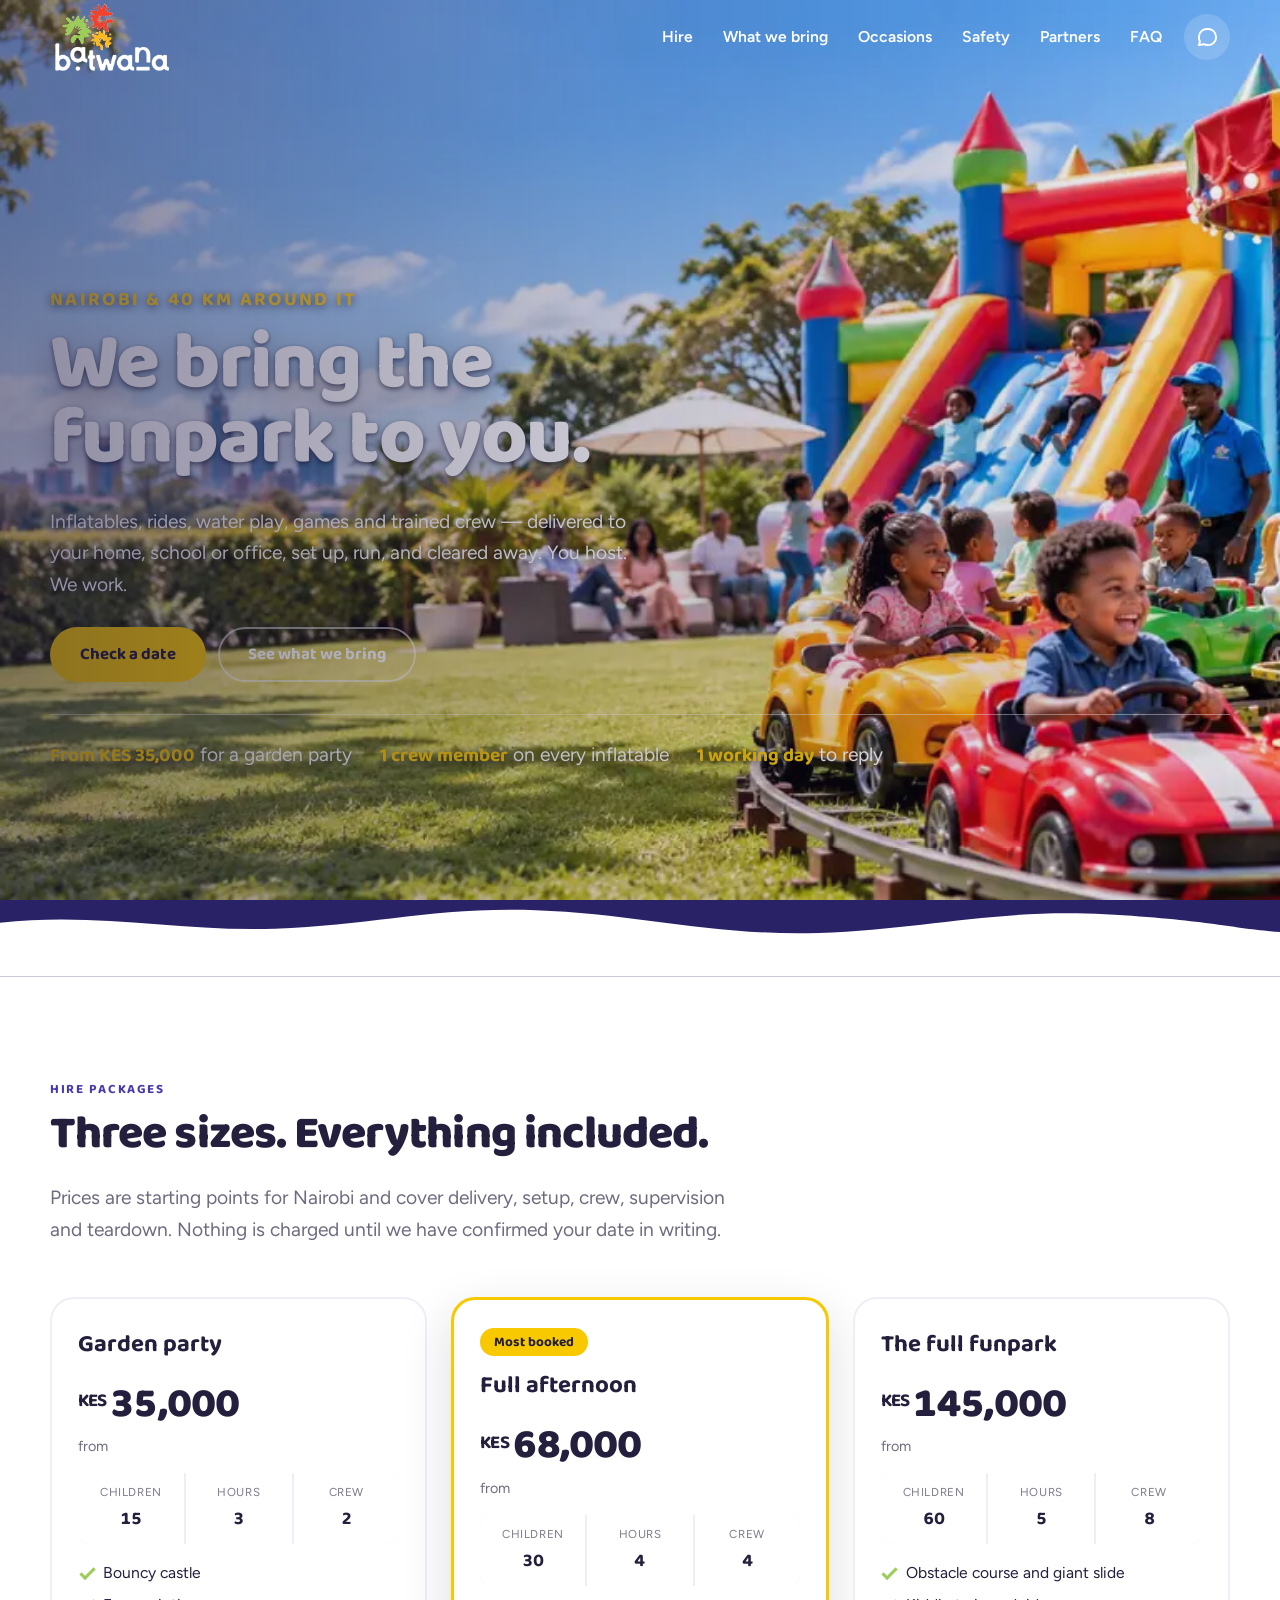
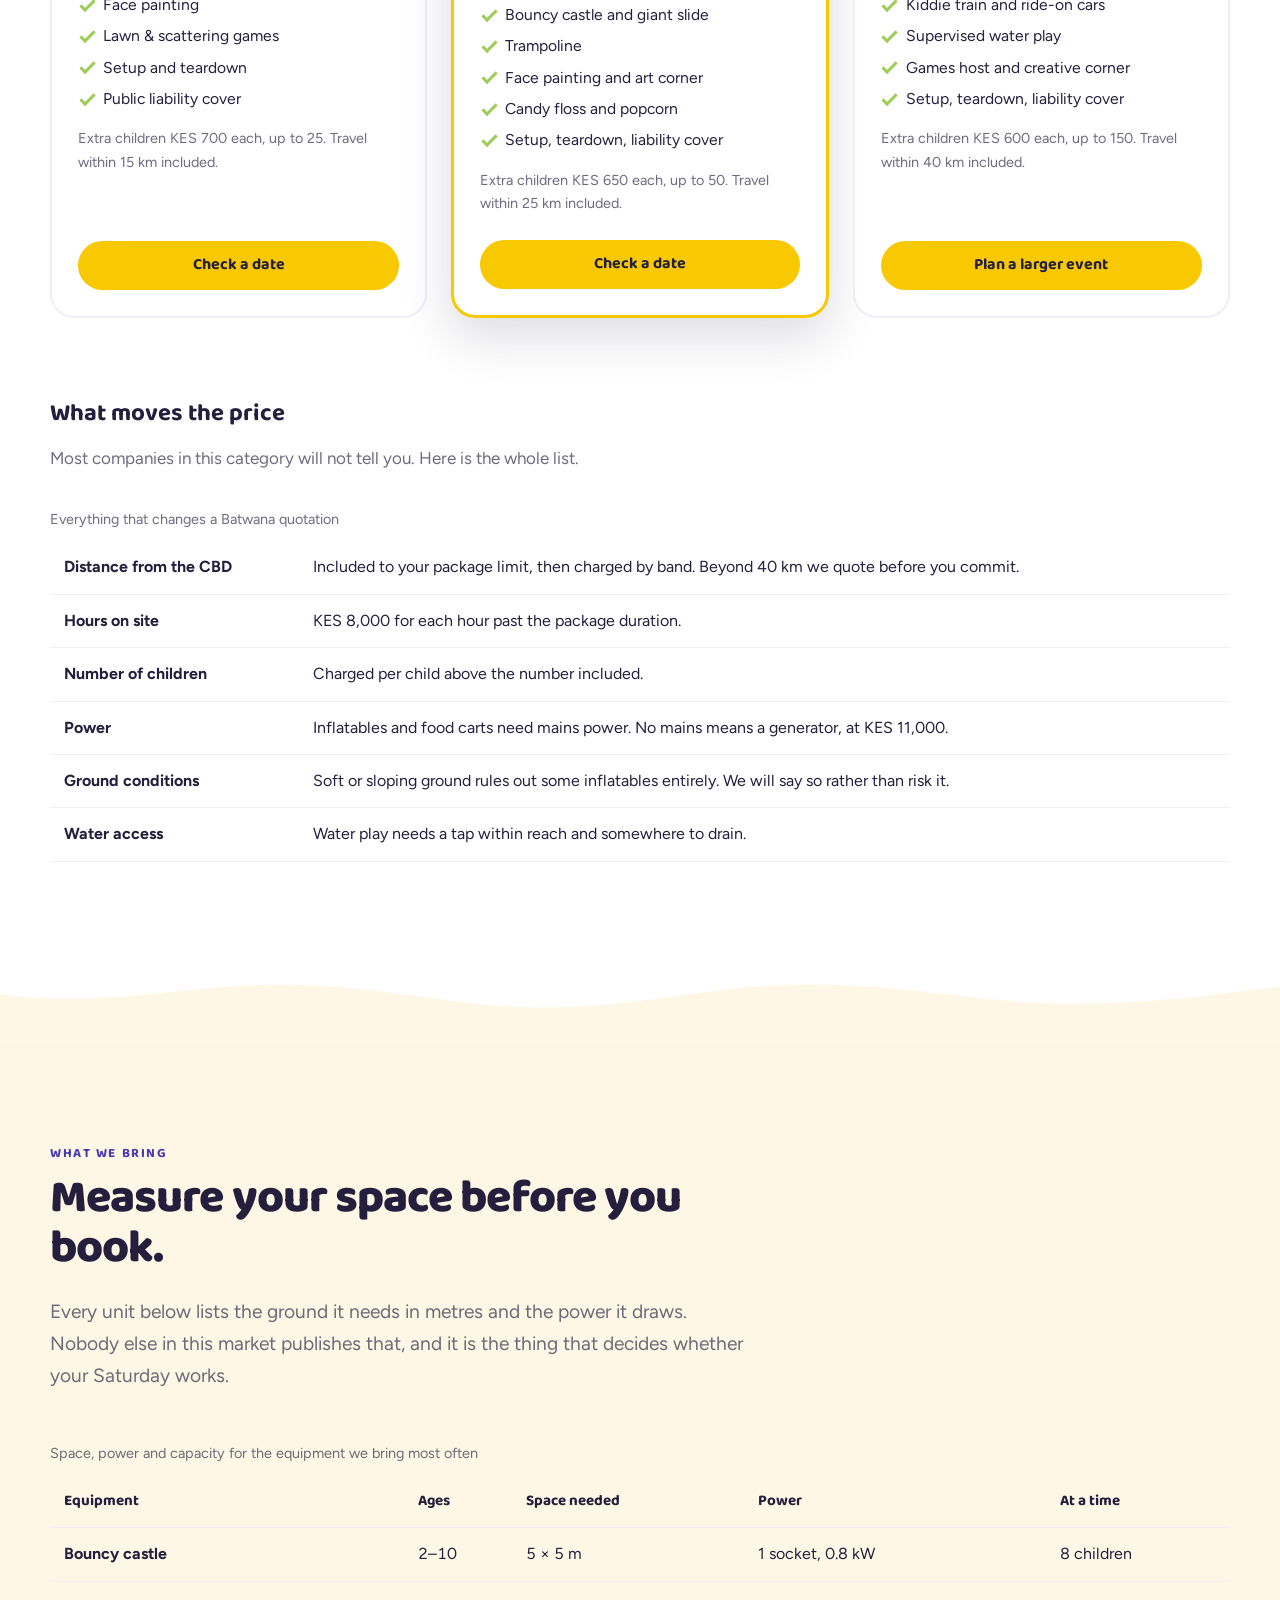
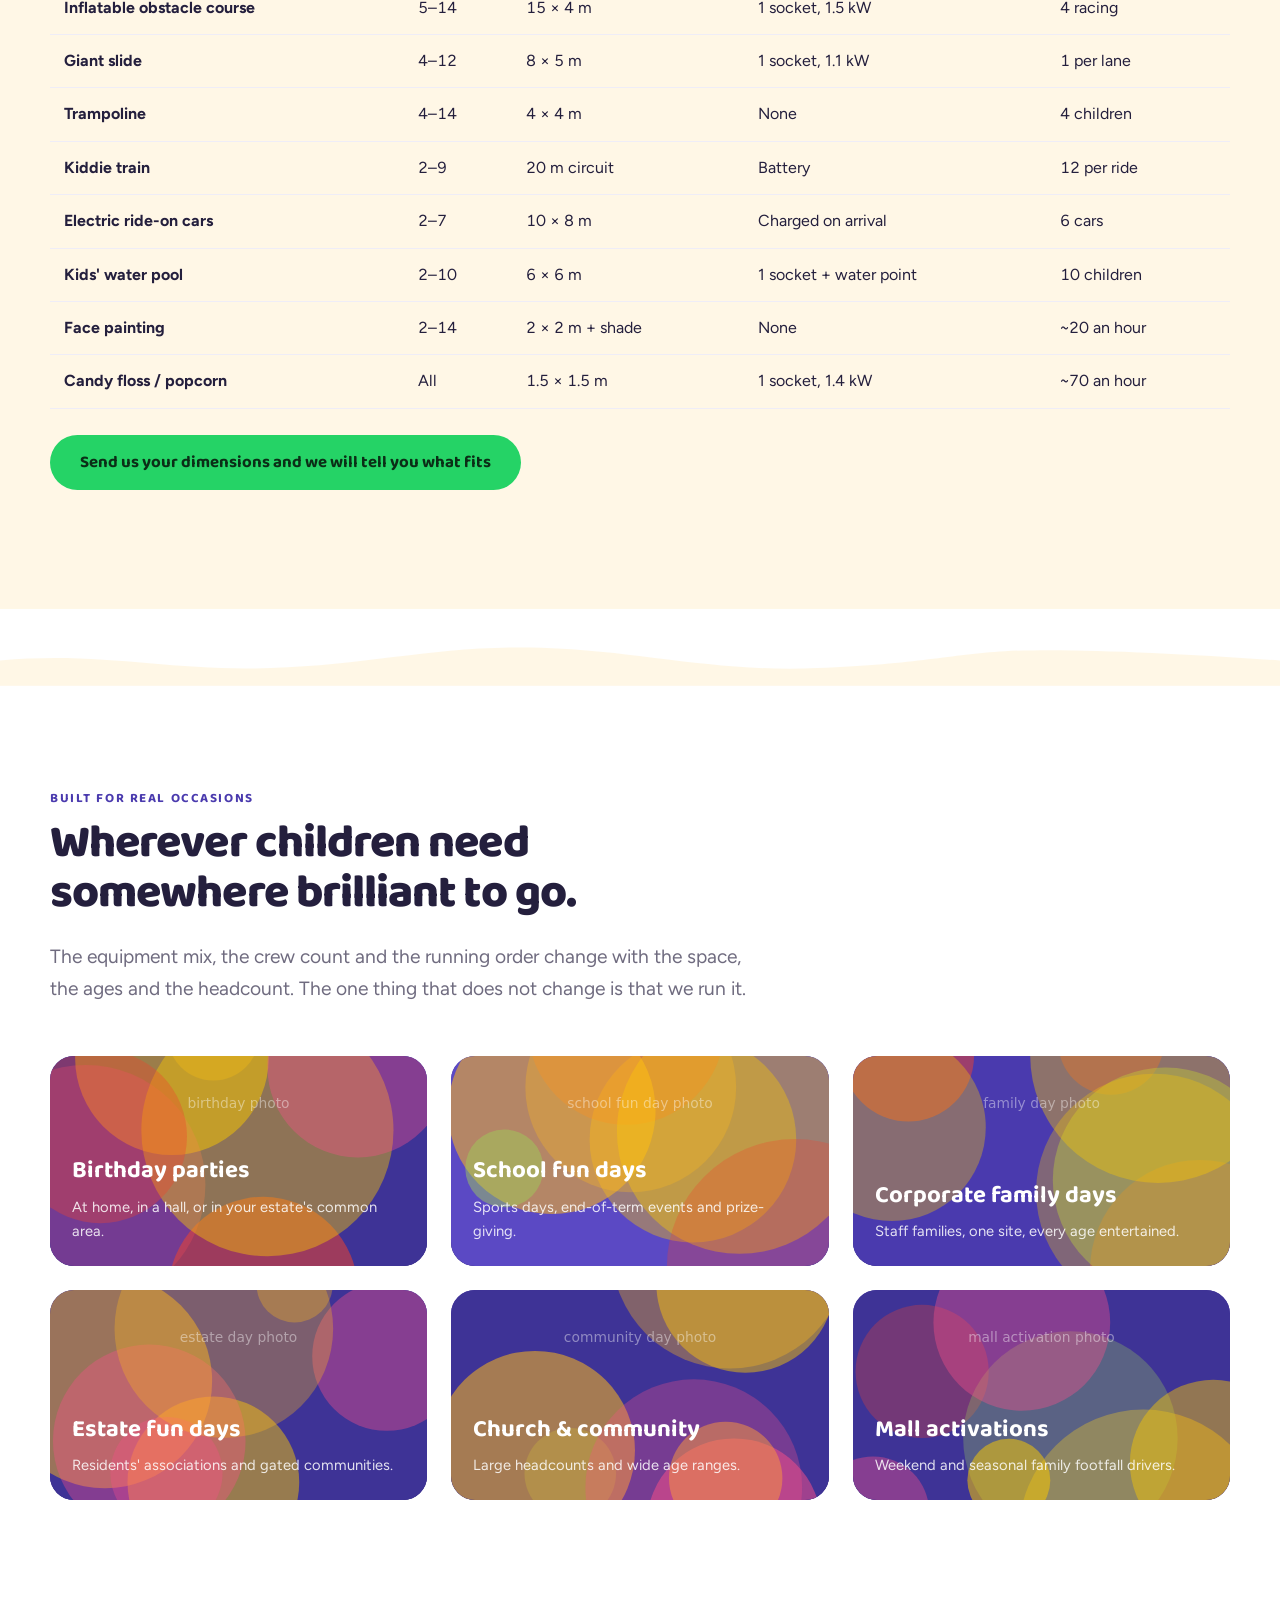
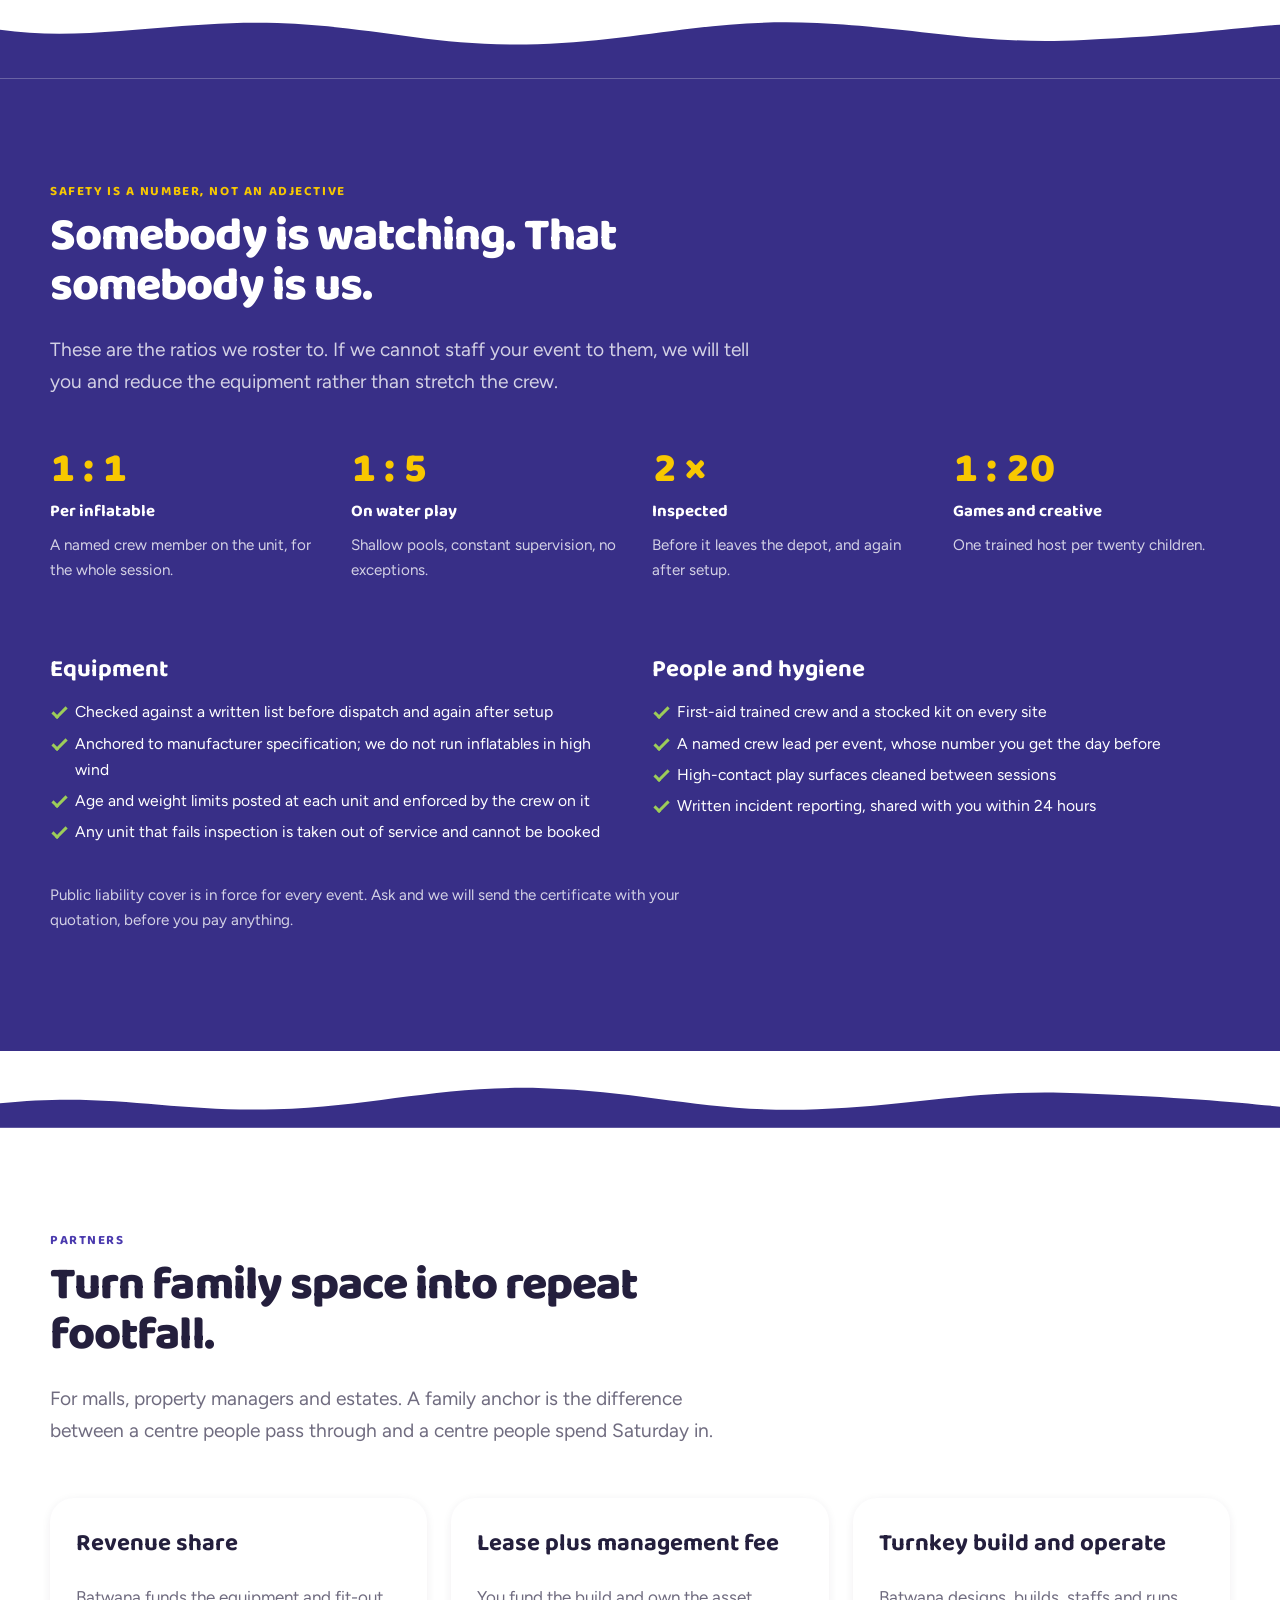
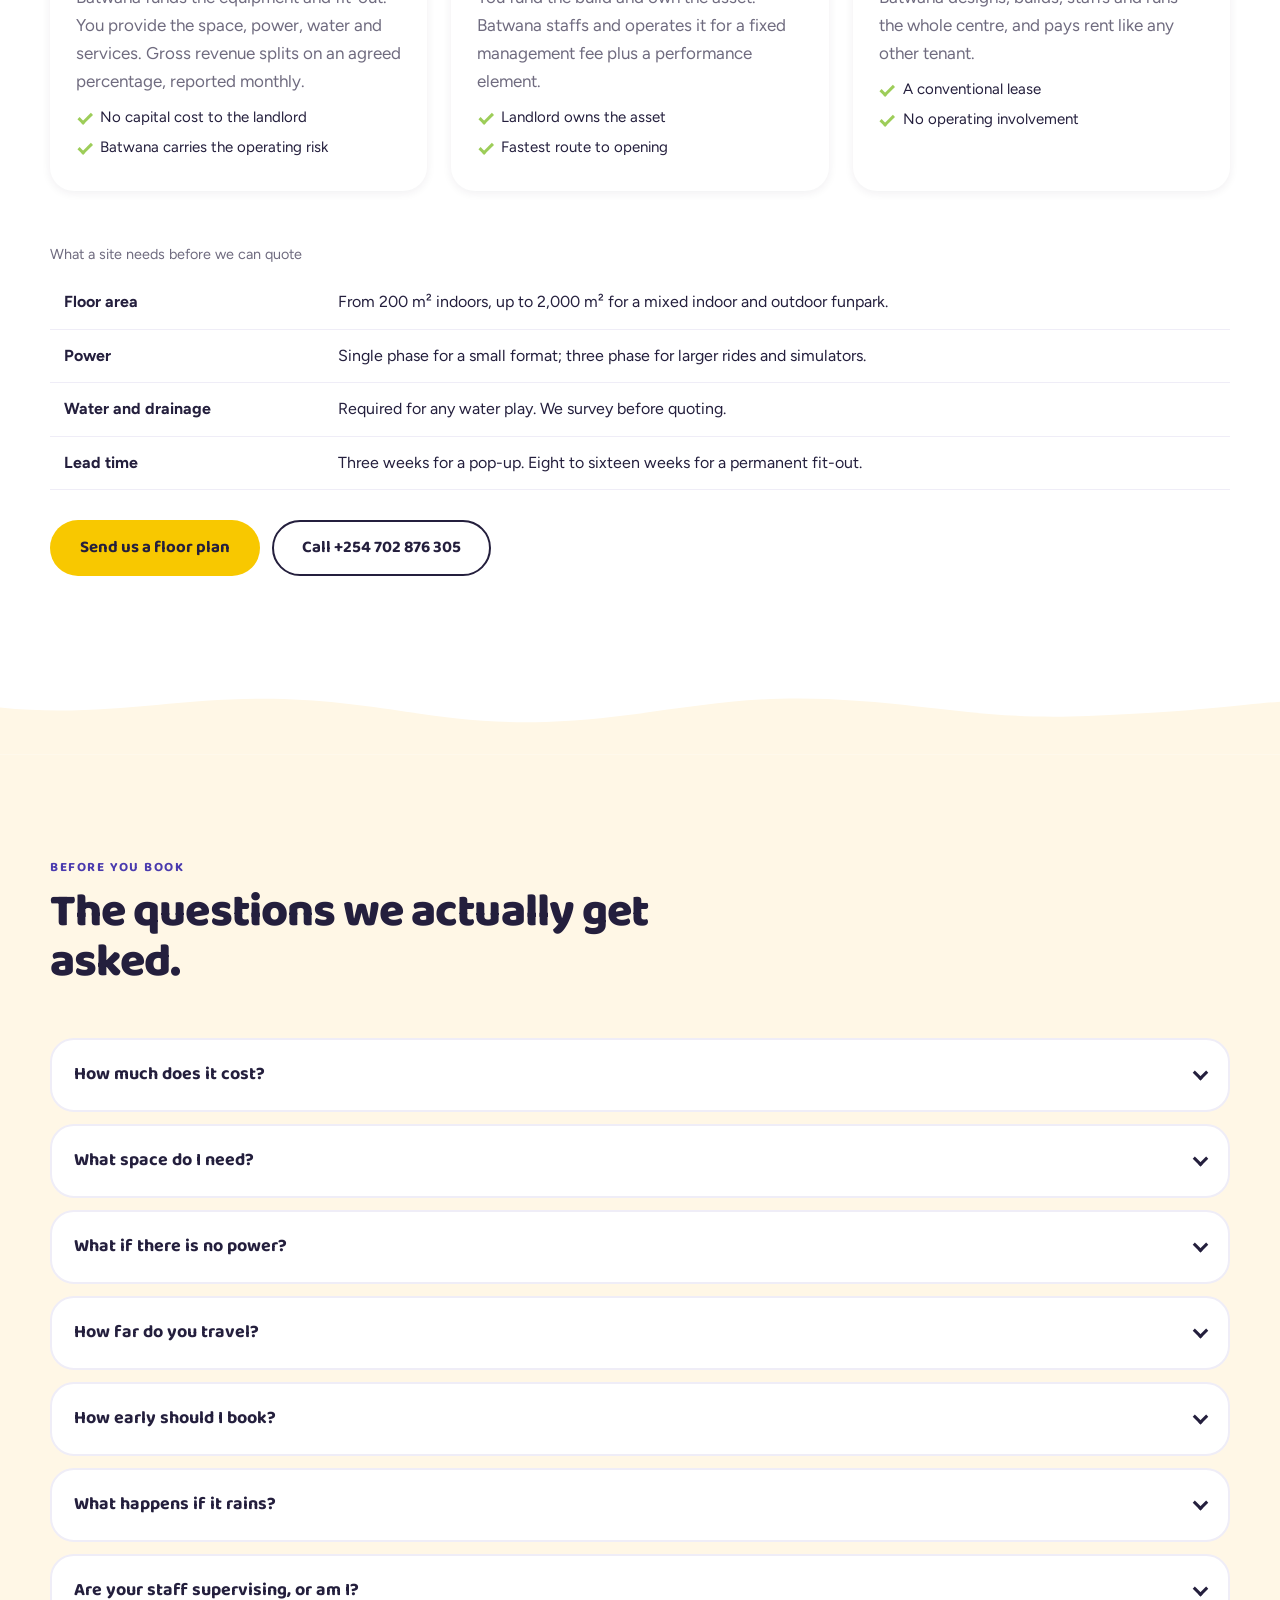
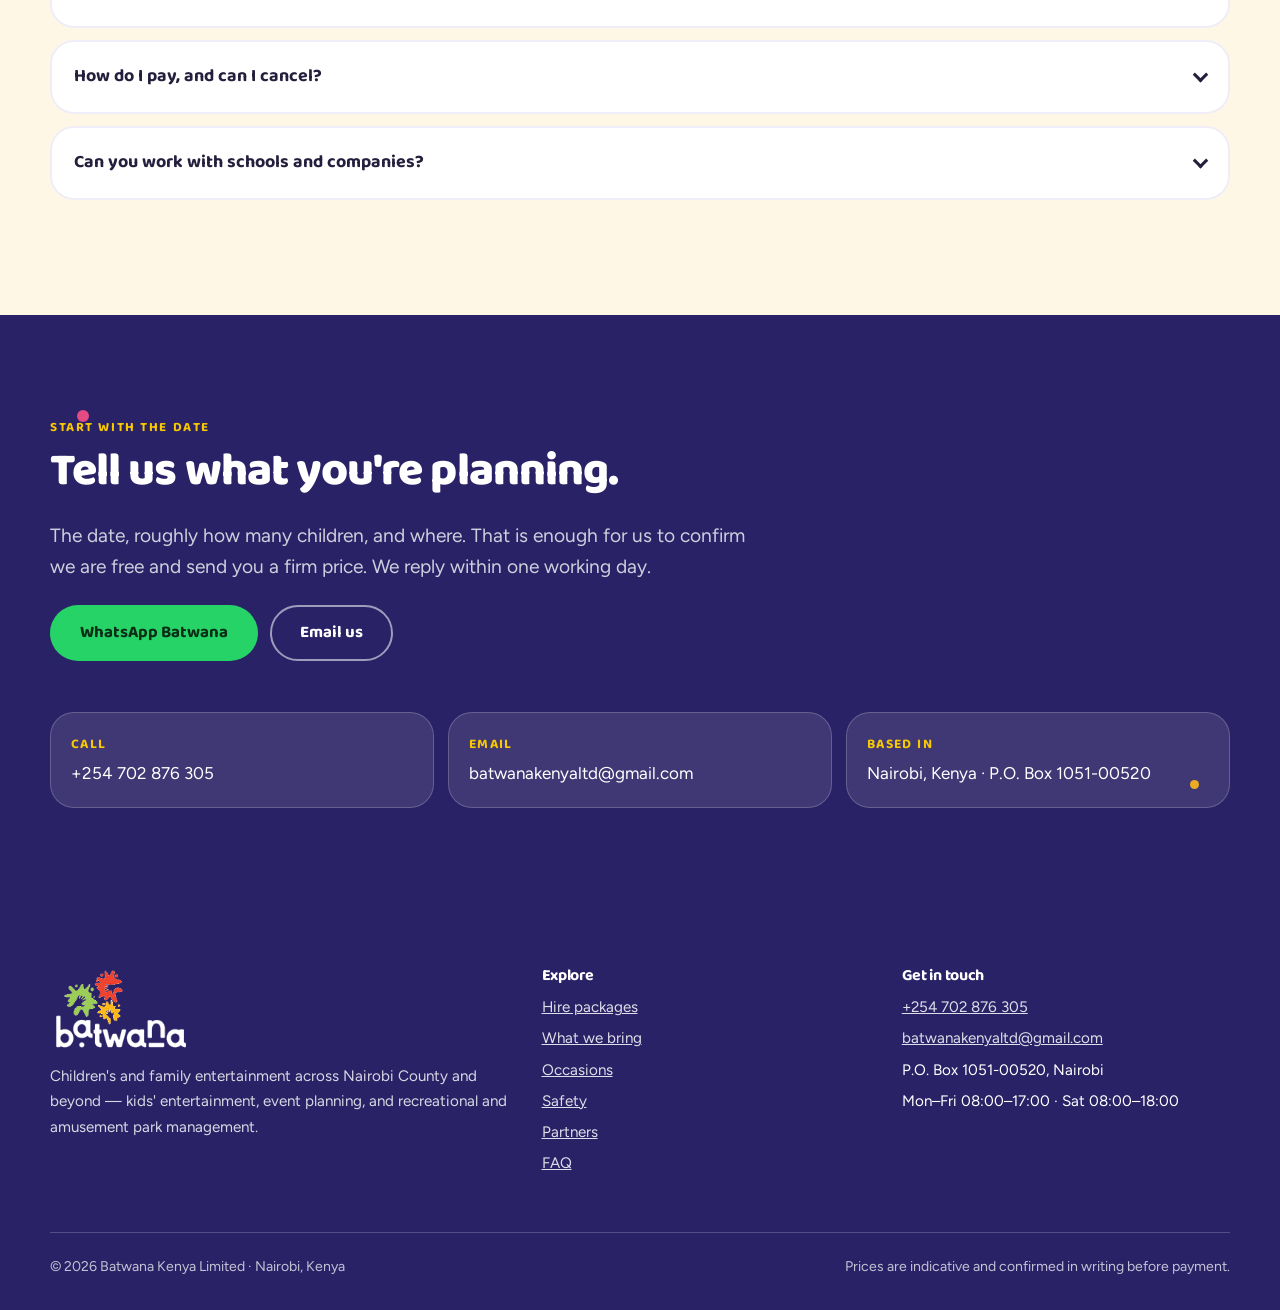
==== commit 18e35f5c: "Apply static no-blur hero lock" ====
--- a/index.html
+++ b/index.html
@@ -509,6 +509,7 @@
 }
 
 </style>
+<link rel="stylesheet" href="assets/hero-static-lock.css?v=20260906">
 </head>
 <body>
 
--- a/assets/hero-static-lock.css
+++ b/assets/hero-static-lock.css
@@ -0,0 +1,75 @@
+/* Batwana static hero lock — 2026-09-06
+   Purpose: remove all blur/crossfade behavior and keep the generated hero visible continuously. */
+
+/* Legacy motion hero is retired. */
+.act { display: none !important; }
+.act__still,
+.act__canvas {
+  filter: none !important;
+  transform: none !important;
+}
+
+/* Always render the normal hero. */
+.hero {
+  display: flex !important;
+  background: var(--indigo-900) !important;
+}
+
+.hero__bg {
+  position: absolute !important;
+  inset: 0 !important;
+  background: var(--indigo-900) !important;
+}
+
+/* One continuously visible image. No opacity cycle, animation, blur or scaling. */
+.hero__slide {
+  position: absolute !important;
+  inset: 0 !important;
+  width: 100% !important;
+  height: 100% !important;
+  object-fit: cover !important;
+  opacity: 1 !important;
+  animation: none !important;
+  transition: none !important;
+  transform: none !important;
+  filter: none !important;
+  image-rendering: auto !important;
+  will-change: auto !important;
+}
+
+/* Existing hero-02/03/04 remain in the markup for now, but are never rendered. */
+.hero__slide:not(:first-child) {
+  display: none !important;
+}
+
+/* Contrast only — this is a translucent colour overlay, not a blur. */
+.hero__bg::after {
+  content: "" !important;
+  position: absolute !important;
+  inset: 0 !important;
+  z-index: 2 !important;
+  pointer-events: none !important;
+  background: linear-gradient(
+    90deg,
+    rgba(28, 23, 66, .50) 0%,
+    rgba(28, 23, 66, .24) 46%,
+    rgba(28, 23, 66, .06) 100%
+  ) !important;
+}
+
+@media (max-width: 700px) {
+  /* Shift toward the sharper action in the generated photograph on narrow screens. */
+  .hero__slide {
+    object-position: 68% center !important;
+  }
+
+  .hero__bg::after {
+    background: linear-gradient(
+      180deg,
+      rgba(18, 15, 48, .08) 0%,
+      rgba(18, 15, 48, .06) 36%,
+      rgba(18, 15, 48, .22) 68%,
+      rgba(18, 15, 48, .64) 100%
+    ) !important;
+  }
+}
